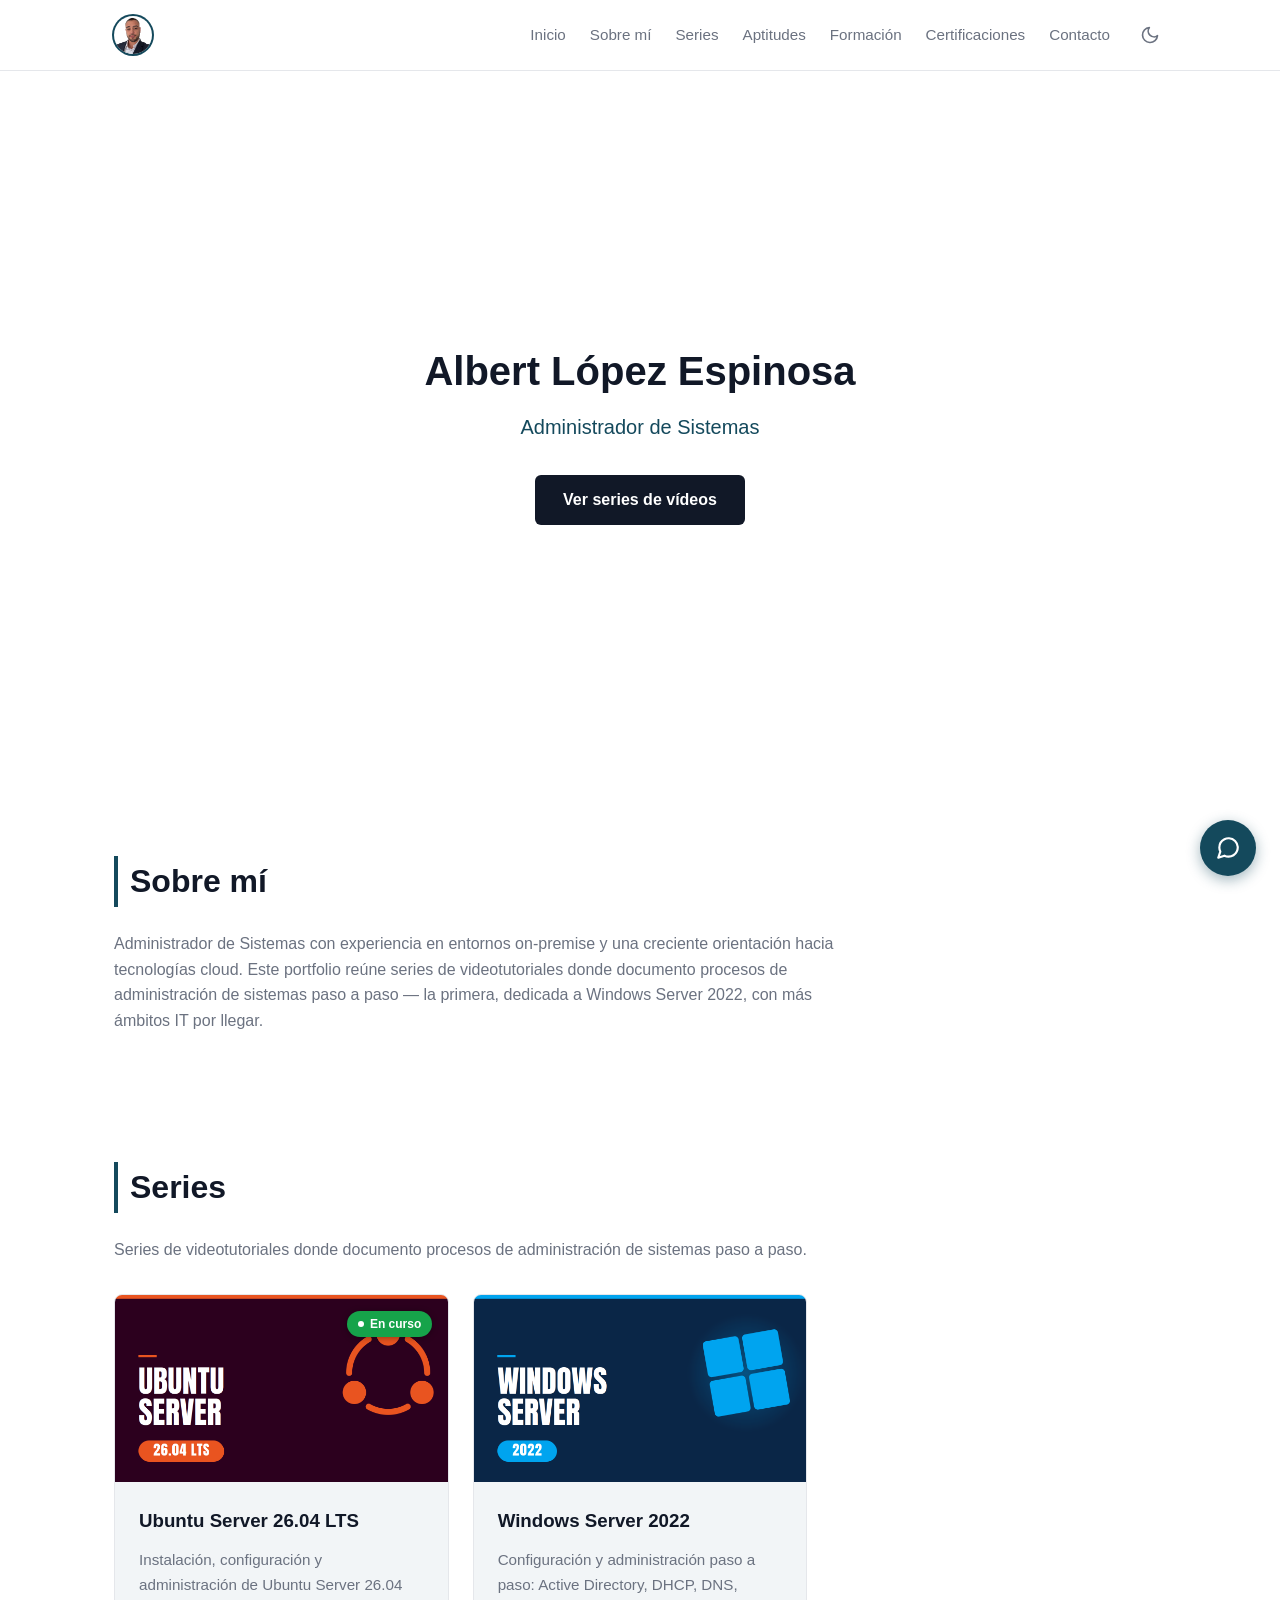
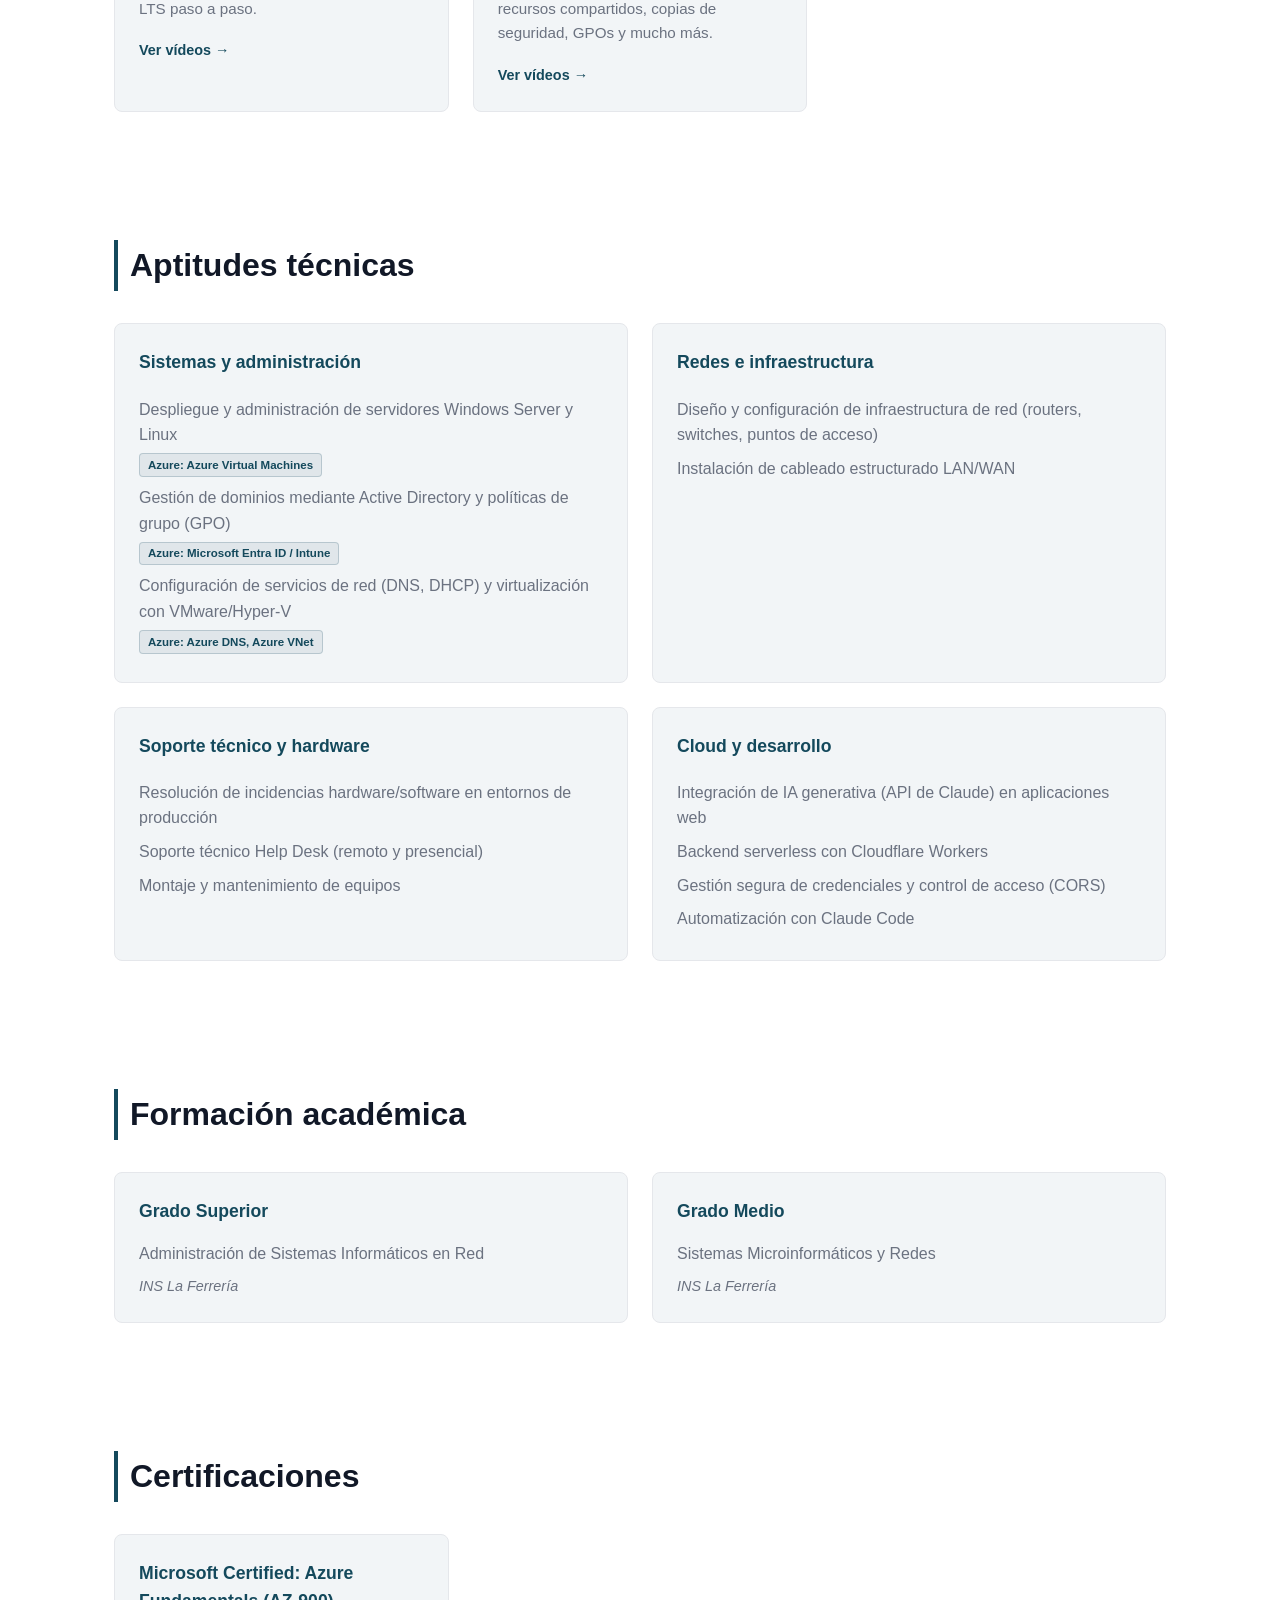
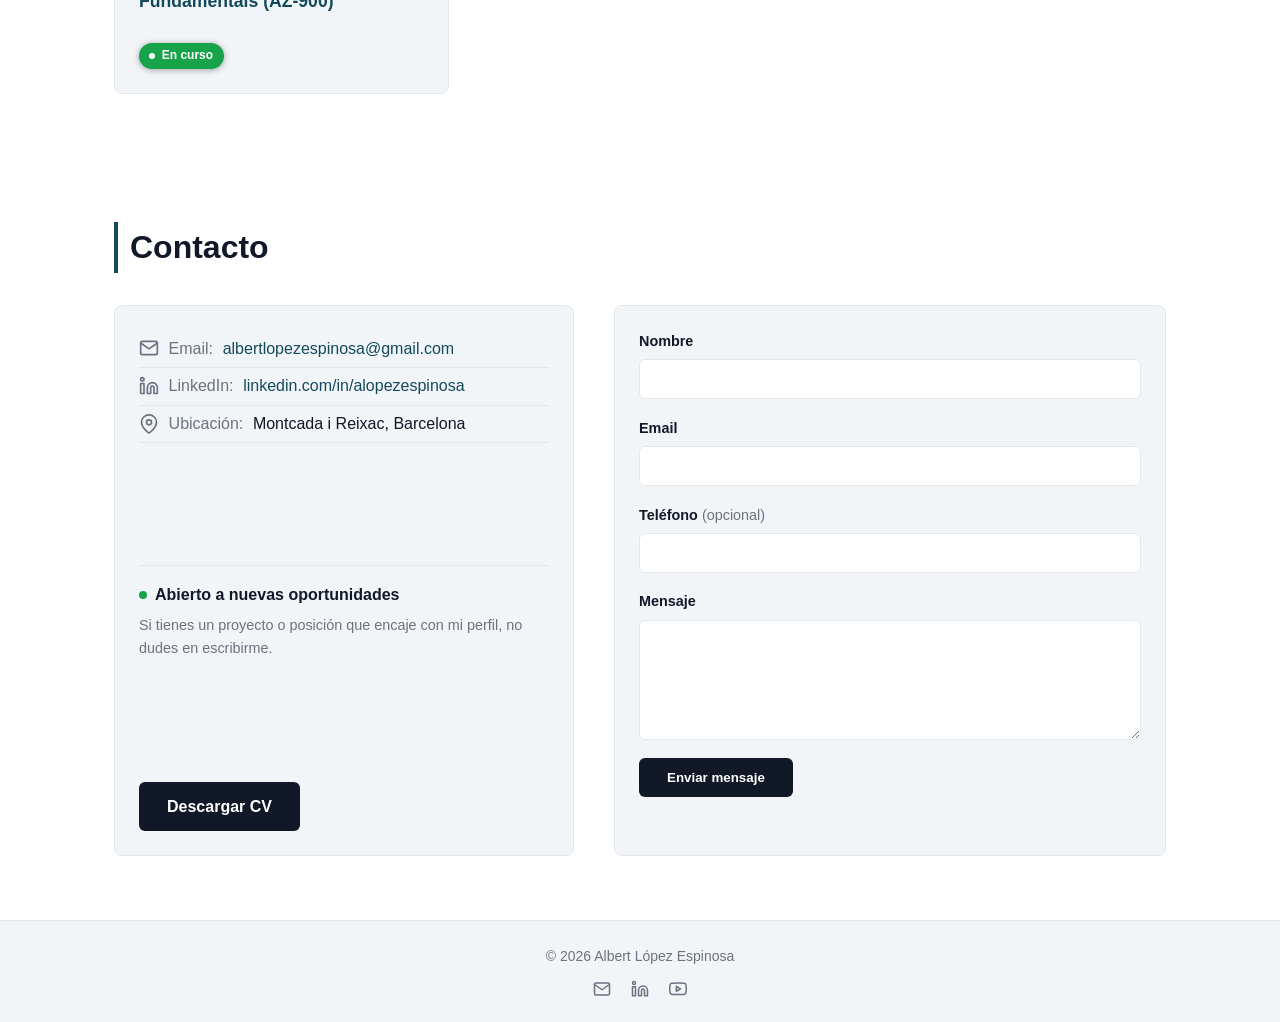
==== index.html @ 4f55012e "Reordena secciones de la home, sticky footer y unifica badge "En curso" - Sticky footer en todo el s" ====
<!DOCTYPE html>
<html lang="es">
<head>
  <meta charset="UTF-8">
  <meta name="viewport" content="width=device-width, initial-scale=1.0">
  <title>Albert López Espinosa | Administrador de Sistemas</title>
  <meta name="description" content="Portfolio de Albert López Espinosa, Administrador de Sistemas especializado en Windows Server, Linux y administración de redes. Series de videotutoriales IT.">

  <!-- Open Graph: cómo se ve el link al compartirlo en redes/LinkedIn -->
  <meta property="og:title" content="Albert López Espinosa | Administrador de Sistemas">
  <meta property="og:description" content="Portfolio de Albert López Espinosa, Administrador de Sistemas especializado en Windows Server, Linux y administración de redes. Series de videotutoriales IT.">
  <meta property="og:type" content="website">

  <!-- Favicon -->
  <link rel="icon" type="image/svg+xml" href="favicon.svg">

  <!-- Hoja de estilos principal -->
  <link rel="stylesheet" href="css/styles.css">
</head>
<body>

  <!-- ======================= -->
  <!-- MENÚ DE NAVEGACIÓN FIJO -->
  <!-- ======================= -->
  <header class="navbar">
    <nav class="navbar__nav">
      <a href="#inicio" class="navbar__logo">
        <img src="assets/img/albert.png" alt="Albert López" class="navbar__logo-img">
      </a>

      <div class="navbar__right">
        <ul class="navbar__links">
          <li><a href="#inicio">Inicio</a></li>
          <li><a href="#sobre-mi">Sobre mí</a></li>
          <li><a href="#series">Series</a></li>
          <li><a href="#aptitudes">Aptitudes</a></li>
          <li><a href="#formacion">Formación</a></li>
          <li><a href="#certificaciones">Certificaciones</a></li>
          <li><a href="#contacto">Contacto</a></li>
        </ul>

        <!-- Botón para alternar entre modo claro y oscuro.
             Qué icono se ve (luna o sol) lo decide el CSS según
             el atributo data-theme del body; el JS solo lo alterna. -->
        <button id="theme-toggle" class="theme-toggle" type="button" aria-label="Cambiar a modo oscuro">
          <svg class="theme-toggle__icon theme-toggle__icon--moon" viewBox="0 0 24 24" fill="none"
               stroke="currentColor" stroke-width="2" stroke-linecap="round" stroke-linejoin="round">
            <path d="M21 12.79A9 9 0 1 1 11.21 3 7 7 0 0 0 21 12.79Z"/>
          </svg>
          <svg class="theme-toggle__icon theme-toggle__icon--sun" viewBox="0 0 24 24" fill="none"
               stroke="currentColor" stroke-width="2" stroke-linecap="round" stroke-linejoin="round">
            <circle cx="12" cy="12" r="5"/>
            <line x1="12" y1="1" x2="12" y2="3"/>
            <line x1="12" y1="21" x2="12" y2="23"/>
            <line x1="4.22" y1="4.22" x2="5.64" y2="5.64"/>
            <line x1="18.36" y1="18.36" x2="19.78" y2="19.78"/>
            <line x1="1" y1="12" x2="3" y2="12"/>
            <line x1="21" y1="12" x2="23" y2="12"/>
            <line x1="4.22" y1="19.78" x2="5.64" y2="18.36"/>
            <line x1="18.36" y1="5.64" x2="19.78" y2="4.22"/>
          </svg>
        </button>
      </div>
    </nav>
  </header>

  <main>

    <!-- ======================= -->
    <!-- 1. SECCIÓN INICIO -->
    <!-- ======================= -->
    <section id="inicio" class="hero">
      <div class="hero__content">
        <h1 class="hero__nombre">Albert López Espinosa</h1>
        <p class="hero__titular">Administrador de Sistemas</p>
        <a href="#series" class="btn btn--primary">Ver series de vídeos</a>
      </div>
    </section>

    <!-- ======================= -->
    <!-- 2. SECCIÓN SOBRE MÍ -->
    <!-- ======================= -->
    <section id="sobre-mi" class="section">
      <h2 class="section__titulo">Sobre mí</h2>
      <p class="section__texto">
        Administrador de Sistemas con experiencia en entornos on-premise y una creciente
        orientación hacia tecnologías cloud. Este portfolio reúne series de
        videotutoriales donde documento procesos de administración de sistemas paso a paso —
        la primera, dedicada a Windows Server 2022, con más ámbitos IT por llegar.
      </p>
    </section>

    <!-- ======================= -->
    <!-- 3. SECCIÓN SERIES -->
    <!-- ======================= -->
    <section id="series" class="section">
      <h2 class="section__titulo">Series</h2>
      <p class="section__texto">
        Series de videotutoriales donde documento procesos de administración de sistemas
        paso a paso.
      </p>

      <div class="series__grid">

                <!-- Tarjeta de la serie: Ubuntu Server 26.04 LTS -->
        <!-- El badge "En curso" es la clase reutilizable .badge-en-curso (ver
             css/styles.css): quítala cuando termines esta serie y añádela a
             la siguiente que empieces. -->
        <a href="series/ubuntu-server-26-04.html" class="serie-card">
          <span class="badge-en-curso">
            <span class="badge-en-curso__punto" aria-hidden="true"></span>
            En curso
          </span>
          <div class="serie-card__miniatura">
            <img class="serie-card__miniatura-img"
                 src="assets/img/caratula-ubuntu-server.png"
                 alt="Carátula de la serie Ubuntu Server 26.04 LTS"
                 loading="lazy">
          </div>
          <div class="serie-card__contenido">
            <h3 class="serie-card__titulo">Ubuntu Server 26.04 LTS</h3>
            <p class="serie-card__descripcion">
              Instalación, configuración y administración de Ubuntu Server 26.04 LTS
              paso a paso.
            </p>
            <span class="serie-card__enlace">Ver vídeos →</span>
          </div>
        </a>

        <!-- Tarjeta de la serie: Windows Server 2022 -->
        <!-- Para añadir una nueva serie en el futuro, copia este bloque <a> y cambia
             el href, la imagen (si se añade), el título y la descripción. -->
        <a href="series/windows-server-2022.html" class="serie-card">
          <div class="serie-card__miniatura">
            <img class="serie-card__miniatura-img"
                 src="assets/img/caratula-windows-server.png"
                 alt="Carátula de la serie Windows Server 2022"
                 loading="lazy">
          </div>
          <div class="serie-card__contenido">
            <h3 class="serie-card__titulo">Windows Server 2022</h3>
            <p class="serie-card__descripcion">
              Configuración y administración paso a paso: Active Directory, DHCP, DNS,
              recursos compartidos, copias de seguridad, GPOs y mucho más.
            </p>
            <span class="serie-card__enlace">Ver vídeos →</span>
          </div>
        </a>
        
      </div>
    </section>

    <!-- ======================= -->
    <!-- 4. SECCIÓN APTITUDES TÉCNICAS -->
    <!-- ======================= -->
    <section id="aptitudes" class="section">
      <h2 class="section__titulo">Aptitudes técnicas</h2>

      <div class="aptitudes__grid">

        <!-- Bloque 1: Sistemas y administración -->
        <div class="aptitud-card">
          <h3 class="aptitud-card__titulo">Sistemas y administración</h3>
          <ul class="aptitud-card__lista">
            <li>
              Despliegue y administración de servidores Windows Server y Linux
              <span class="aptitud-card__azure">Azure: Azure Virtual Machines</span>
            </li>
            <li>
              Gestión de dominios mediante Active Directory y políticas de grupo (GPO)
              <span class="aptitud-card__azure">Azure: Microsoft Entra ID / Intune</span>
            </li>
            <li>
              Configuración de servicios de red (DNS, DHCP) y virtualización con VMware/Hyper-V
              <span class="aptitud-card__azure">Azure: Azure DNS, Azure VNet</span>
            </li>
          </ul>
        </div>

        <!-- Bloque 2: Redes e infraestructura -->
        <div class="aptitud-card">
          <h3 class="aptitud-card__titulo">Redes e infraestructura</h3>
          <ul class="aptitud-card__lista">
            <li>Diseño y configuración de infraestructura de red (routers, switches, puntos de acceso)</li>
            <li>Instalación de cableado estructurado LAN/WAN</li>
          </ul>
        </div>

        <!-- Bloque 3: Soporte técnico y hardware -->
        <div class="aptitud-card">
          <h3 class="aptitud-card__titulo">Soporte técnico y hardware</h3>
          <ul class="aptitud-card__lista">
            <li>Resolución de incidencias hardware/software en entornos de producción</li>
            <li>Soporte técnico Help Desk (remoto y presencial)</li>
            <li>Montaje y mantenimiento de equipos</li>
          </ul>
        </div>

        <!-- Bloque 4: Cloud y desarrollo -->
        <div class="aptitud-card">
          <h3 class="aptitud-card__titulo">Cloud y desarrollo</h3>
          <ul class="aptitud-card__lista">
            <li>Integración de IA generativa (API de Claude) en aplicaciones web</li>
            <li>Backend serverless con Cloudflare Workers</li>
            <li>Gestión segura de credenciales y control de acceso (CORS)</li>
            <li>Automatización con Claude Code</li>
          </ul>
        </div>

      </div>
    </section>

    <!-- ======================= -->
    <!-- 5. SECCIÓN FORMACIÓN ACADÉMICA -->
    <!-- ======================= -->
    <section id="formacion" class="section">
      <h2 class="section__titulo">Formación académica</h2>

      <div class="formacion__grid">

        <!-- Tarjeta 1: Grado Superior -->
        <div class="aptitud-card">
          <h3 class="aptitud-card__titulo">Grado Superior</h3>
          <p class="formacion-card__programa">Administración de Sistemas Informáticos en Red</p>
          <p class="formacion-card__centro">INS La Ferrería</p>
        </div>

        <!-- Tarjeta 2: Grado Medio -->
        <div class="aptitud-card">
          <h3 class="aptitud-card__titulo">Grado Medio</h3>
          <p class="formacion-card__programa">Sistemas Microinformáticos y Redes</p>
          <p class="formacion-card__centro">INS La Ferrería</p>
        </div>

      </div>
    </section>

    <!-- ======================= -->
    <!-- 6. SECCIÓN CERTIFICACIONES -->
    <!-- ======================= -->
    <section id="certificaciones" class="section">
      <h2 class="section__titulo">Certificaciones</h2>

      <div class="certificaciones__grid">

        <!-- Tarjeta: AZ-900 -->
        <!-- Para añadir una nueva certificación, copia este bloque <div> y cambia
             el título y el estado. -->
        <div class="aptitud-card certificacion-card">
          <h3 class="aptitud-card__titulo">Microsoft Certified: Azure Fundamentals (AZ-900)</h3>
          <span class="badge-en-curso">
            <span class="badge-en-curso__punto" aria-hidden="true"></span>
            En curso
          </span>
        </div>

      </div>
    </section>

    <!-- ======================= -->
    <!-- 7. SECCIÓN CONTACTO -->
    <!-- ======================= -->
    <section id="contacto" class="section">
      <h2 class="section__titulo">Contacto</h2>

      <div class="contacto__grid">
        <div class="contacto__info">
          <ul class="contacto__lista">
            <li>
              <svg class="contacto__icono" viewBox="0 0 24 24" fill="none" stroke="currentColor"
                   stroke-width="2" stroke-linecap="round" stroke-linejoin="round">
                <rect x="2" y="4" width="20" height="16" rx="2"/>
                <path d="m22 6-10 7L2 6"/>
              </svg>
              <span class="contacto__etiqueta">Email:</span>
              <a href="mailto:albertlopezespinosa@gmail.com">albertlopezespinosa@gmail.com</a>
            </li>
            <li>
              <svg class="contacto__icono" viewBox="0 0 24 24" fill="none" stroke="currentColor"
                   stroke-width="2" stroke-linecap="round" stroke-linejoin="round">
                <path d="M16 8a6 6 0 0 1 6 6v7h-4v-7a2 2 0 0 0-4 0v7h-4v-7a6 6 0 0 1 6-6Z"/>
                <rect x="2" y="9" width="4" height="12"/>
                <circle cx="4" cy="4" r="2"/>
              </svg>
              <span class="contacto__etiqueta">LinkedIn:</span>
              <a href="https://www.linkedin.com/in/alopezespinosa" target="_blank" rel="noopener noreferrer">
                linkedin.com/in/alopezespinosa
              </a>
            </li>
            <li>
              <svg class="contacto__icono" viewBox="0 0 24 24" fill="none" stroke="currentColor"
                   stroke-width="2" stroke-linecap="round" stroke-linejoin="round">
                <path d="M21 10c0 7-9 13-9 13s-9-6-9-13a9 9 0 0 1 18 0Z"/>
                <circle cx="12" cy="10" r="3"/>
              </svg>
              <span class="contacto__etiqueta">Ubicación:</span>
              Montcada i Reixac, Barcelona
            </li>
          </ul>

          <div class="contacto__disponibilidad">
            <p class="contacto__disponibilidad-estado">
              <span class="contacto__punto-estado" aria-hidden="true"></span>
              Abierto a nuevas oportunidades
            </p>
            <p class="contacto__disponibilidad-texto">
              Si tienes un proyecto o posición que encaje con mi perfil, no dudes en escribirme.
            </p>
          </div>

          <a href="assets/cv/Albert_Lopez_Espinosa_CV.pdf"
             download="Albert_Lopez_Espinosa_CV.pdf"
             class="btn btn--primary contacto__cv-btn">
            Descargar CV
          </a>
        </div>

        <form id="contacto-form" class="contacto__form" novalidate>
          <div class="contacto__campo">
            <label for="contacto-nombre">Nombre</label>
            <input type="text" id="contacto-nombre" name="name" autocomplete="name" required>
          </div>

          <div class="contacto__campo">
            <label for="contacto-email">Email</label>
            <input type="email" id="contacto-email" name="email" autocomplete="email" required>
          </div>

          <div class="contacto__campo">
            <label for="contacto-telefono">Teléfono <span class="contacto__opcional">(opcional)</span></label>
            <input type="tel" id="contacto-telefono" name="phone" autocomplete="tel">
          </div>

          <div class="contacto__campo">
            <label for="contacto-mensaje">Mensaje</label>
            <textarea id="contacto-mensaje" name="message" rows="5" required></textarea>
          </div>

          <button type="submit" class="btn btn--primary contacto__form-enviar">
            Enviar mensaje
          </button>

          <p id="contacto-form-estado" class="contacto__form-estado" role="status" aria-live="polite"></p>
        </form>
      </div>
    </section>

  </main>

  <footer class="footer">
    <p class="footer__copy">&copy; 2026 Albert López Espinosa</p>

    <div class="footer__social">
      <a href="mailto:albertlopezespinosa@gmail.com" class="footer__social-link" aria-label="Enviar email">
        <svg class="footer__social-icon" viewBox="0 0 24 24" fill="none" stroke="currentColor"
             stroke-width="2" stroke-linecap="round" stroke-linejoin="round">
          <rect x="2" y="4" width="20" height="16" rx="2"/>
          <path d="m22 6-10 7L2 6"/>
        </svg>
      </a>
      <a href="https://www.linkedin.com/in/alopezespinosa" target="_blank" rel="noopener noreferrer"
         class="footer__social-link" aria-label="Perfil de LinkedIn">
        <svg class="footer__social-icon" viewBox="0 0 24 24" fill="none" stroke="currentColor"
             stroke-width="2" stroke-linecap="round" stroke-linejoin="round">
          <path d="M16 8a6 6 0 0 1 6 6v7h-4v-7a2 2 0 0 0-4 0v7h-4v-7a6 6 0 0 1 6-6Z"/>
          <rect x="2" y="9" width="4" height="12"/>
          <circle cx="4" cy="4" r="2"/>
        </svg>
      </a>
      <a href="https://www.youtube.com/@KernelDeAlbert" target="_blank" rel="noopener noreferrer"
         class="footer__social-link" aria-label="Canal de YouTube">
        <svg class="footer__social-icon" viewBox="0 0 24 24" fill="none" stroke="currentColor"
             stroke-width="2" stroke-linecap="round" stroke-linejoin="round">
          <path d="M22.54 6.42a2.78 2.78 0 0 0-1.94-2C18.88 4 12 4 12 4s-6.88 0-8.6.46a2.78 2.78 0 0 0-1.94 2A29 29 0 0 0 1 11.75a29 29 0 0 0 .46 5.33A2.78 2.78 0 0 0 3.4 19c1.72.46 8.6.46 8.6.46s6.88 0 8.6-.46a2.78 2.78 0 0 0 1.94-2 29 29 0 0 0 .46-5.25 29 29 0 0 0-.46-5.33Z"/>
          <polygon points="9.75 15.02 15.5 11.75 9.75 8.48 9.75 15.02"/>
        </svg>
      </a>
    </div>
  </footer>

  <!-- ======================= -->
  <!-- WIDGET DE CHAT FLOTANTE -->
  <!-- ======================= -->
  <div class="chat-widget">

    <!-- Burbuja que abre/cierra la ventana de chat -->
    <button id="chat-widget-toggle" class="chat-widget__burbuja" type="button"
            aria-label="Abrir chat" aria-expanded="false" aria-controls="chat-widget-ventana">
      <svg class="chat-widget__icono chat-widget__icono--chat" viewBox="0 0 24 24" fill="none"
           stroke="currentColor" stroke-width="2" stroke-linecap="round" stroke-linejoin="round">
        <path d="M21 11.5a8.38 8.38 0 0 1-.9 3.8 8.5 8.5 0 0 1-7.6 4.7 8.38 8.38 0 0 1-3.8-.9L3 21l1.9-5.7a8.38 8.38 0 0 1-.9-3.8 8.5 8.5 0 0 1 4.7-7.6 8.38 8.38 0 0 1 3.8-.9h.5a8.48 8.48 0 0 1 8 8v.5z"/>
      </svg>
      <svg class="chat-widget__icono chat-widget__icono--cerrar" viewBox="0 0 24 24" fill="none"
           stroke="currentColor" stroke-width="2" stroke-linecap="round" stroke-linejoin="round">
        <line x1="18" y1="6" x2="6" y2="18"/>
        <line x1="6" y1="6" x2="18" y2="18"/>
      </svg>
    </button>

    <!-- Ventana de chat: cabecera, historial de mensajes y formulario de envío -->
    <div id="chat-widget-ventana" class="chat-widget__ventana" hidden>
      <div class="chat-widget__cabecera">Pregúntame sobre Albert</div>

      <div id="chat-widget-mensajes" class="chat-widget__mensajes" aria-live="polite"></div>

      <form id="chat-widget-form" class="chat-widget__form">
        <input id="chat-widget-input" class="chat-widget__input" type="text"
               placeholder="Escribe tu pregunta..." autocomplete="off" aria-label="Escribe tu mensaje">
        <button type="submit" class="chat-widget__enviar" aria-label="Enviar mensaje">
          <svg viewBox="0 0 24 24" fill="none" stroke="currentColor" stroke-width="2"
               stroke-linecap="round" stroke-linejoin="round">
            <line x1="22" y1="2" x2="11" y2="13"/>
            <polygon points="22 2 15 22 11 13 2 9 22 2"/>
          </svg>
        </button>
      </form>
    </div>

  </div>

  <!-- JavaScript principal (scroll suave del menú) -->
  <script src="js/main.js"></script>
  <script src="js/contact-form.js"></script>
  <!-- Widget de chat flotante conectado al backend en Cloudflare Workers -->
  <script src="js/chat-widget.js"></script>
</body>
</html>
---- css/styles.css ----
/* =========================================================
   VARIABLES DE COLOR Y TIPOGRAFÍA
   Definimos aquí los colores principales del sitio para poder
   cambiar el estilo fácilmente más adelante sin tocar el resto del CSS.
   ========================================================= */
:root {
  --color-fondo: #ffffff;
  --color-fondo-alterno: #f2f5f7;
  --color-texto: #111827;
  --color-texto-suave: #6b7280;
  --color-acento: #14495c;
  --color-borde: #e5e7eb;
  --color-exito: #16a34a;

  /* Versión "r, g, b" del color de fondo, para poder usarlo con
     transparencia en rgba() (la usa el fondo del nav) */
  --color-fondo-rgb: 255, 255, 255;

  /* Versión "r, g, b" del acento, para la sombra tintada de las tarjetas */
  --color-acento-rgb: 20, 73, 92;

  --fuente-principal: "Segoe UI", Roboto, Arial, sans-serif;

  --ancho-maximo: 1100px;
}

/* Modo oscuro: mismo set de variables, valores distintos.
   Se activa poniendo data-theme="dark" en el <body> (lo hace js/main.js) */
body[data-theme="dark"] {
  --color-fondo: #101820;
  --color-fondo-alterno: #1b2732;
  --color-texto: #eef3f5;
  --color-texto-suave: #93a4ad;
  --color-acento: #4f9fbd;
  --color-borde: #2a3942;
  /* Verde algo más claro que en modo claro, para mantener contraste
     sobre el fondo oscuro */
  --color-exito: #4ade80;
  --color-fondo-rgb: 16, 24, 32;
  --color-acento-rgb: 79, 159, 189;
}

/* =========================================================
   RESET BÁSICO
   Quitamos márgenes/paddings por defecto del navegador para
   tener un punto de partida consistente en todos los navegadores.
   ========================================================= */
* {
  margin: 0;
  padding: 0;
  box-sizing: border-box;
}

html {
  /* Hace que el scroll hacia las secciones (#ancla) sea suave */
  scroll-behavior: smooth;
}

body {
  font-family: var(--fuente-principal);
  background-color: var(--color-fondo);
  color: var(--color-texto);
  line-height: 1.6;
  /* Transición suave al cambiar de modo claro/oscuro */
  transition: background-color 0.3s ease, color 0.3s ease;
  /* Patrón "sticky footer": el body ocupa como mínimo toda la altura de la
     ventana y coloca sus hijos en columna, de modo que <main> (con flex: 1)
     se estire para llenar el espacio sobrante y el <footer> quede siempre
     pegado abajo aunque el contenido de la página sea corto. La navbar es
     position: fixed, así que no cuenta como hijo en flujo de este flex. */
  display: flex;
  flex-direction: column;
  min-height: 100vh;
}

a {
  color: var(--color-acento);
  text-decoration: none;
}

ul {
  list-style: none;
}

/* =========================================================
   FOCO ACCESIBLE (navegación con teclado)
   :focus-visible solo se activa cuando el elemento recibe el foco por
   teclado (Tab), no al hacer click con el ratón — así el outline no
   aparece "sin motivo" en clicks de ratón, pero sí guía a quien navega
   con teclado.
   ========================================================= */
a:focus-visible,
button:focus-visible {
  outline: 2px solid var(--color-acento);
  outline-offset: 2px;
}

img {
  max-width: 100%;
  display: block;
}

/* =========================================================
   MENÚ DE NAVEGACIÓN FIJO
   ========================================================= */
.navbar {
  position: fixed;
  top: 0;
  left: 0;
  width: 100%;
  /* rgba en vez de var(--color-fondo) directo: así el nav mantiene su
     ligera transparencia en ambos modos, usando --color-fondo-rgb */
  background-color: rgba(var(--color-fondo-rgb), 0.95);
  border-bottom: 1px solid var(--color-borde);
  z-index: 100;
  transition: background-color 0.3s ease, border-color 0.3s ease;
}

.navbar__nav {
  max-width: var(--ancho-maximo);
  margin: 0 auto;
  display: flex;
  align-items: center;
  justify-content: space-between;
  padding: 1rem 1.5rem;
}

.navbar__logo {
  display: flex;
  align-items: center;
}

/* Agrupa los links y el botón de tema a la derecha del logo */
.navbar__right {
  display: flex;
  align-items: center;
  gap: 1.5rem;
}

/* Avatar circular del menú: recorta la foto (medio cuerpo) centrada en la
   cara sin deformarla. Usamos box-shadow en vez de border para el anillo
   de acento: no compite por espacio con border-radius y se ve más limpio
   en las esquinas de un círculo */
.navbar__logo-img {
  width: 38px;
  height: 38px;
  border-radius: 50%;
  object-fit: cover;
  background-color: var(--color-fondo);
  box-shadow: 0 0 0 2px var(--color-acento);
}

.navbar__links {
  display: flex;
  gap: 1.5rem;
}

.navbar__links a {
  color: var(--color-texto-suave);
  font-size: 0.95rem;
  transition: color 0.2s ease;
}

.navbar__links a:hover {
  color: var(--color-acento);
}

/* Botón de modo claro/oscuro */
.theme-toggle {
  display: flex;
  align-items: center;
  justify-content: center;
  width: 32px;
  height: 32px;
  padding: 0;
  border: none;
  border-radius: 50%;
  background: none;
  color: var(--color-texto-suave);
  cursor: pointer;
  transition: color 0.2s ease;
}

.theme-toggle:hover {
  color: var(--color-acento);
}

.theme-toggle__icon {
  width: 20px;
  height: 20px;
}

/* Por defecto (modo claro) se ve la luna; en modo oscuro se ve el sol.
   El JS solo pone/quita data-theme="dark" en el body; quién se ve lo
   decide este CSS */
.theme-toggle__icon--sun {
  display: none;
}

body[data-theme="dark"] .theme-toggle__icon--moon {
  display: none;
}

body[data-theme="dark"] .theme-toggle__icon--sun {
  display: block;
}

/* En pantallas pequeñas, los enlaces del menú se reducen para que quepan */
@media (max-width: 600px) {
  .navbar__nav {
    flex-direction: column;
    gap: 0.5rem;
    padding: 0.75rem 1rem;
  }

  .navbar__right {
    flex-direction: column;
    gap: 0.75rem;
  }

  .navbar__links {
    gap: 0.75rem;
    flex-wrap: wrap;
    justify-content: center;
  }
}

/* =========================================================
   UTILIDAD: separación bajo el menú fijo
   Como el menú es "fixed", el contenido de main necesita un
   margen superior para no quedar tapado por el menú.
   ========================================================= */
main {
  padding-top: 4.5rem;
  /* Parte "flexible" del sticky footer: crece para ocupar el espacio libre
     (empujando el footer abajo) pero nunca se encoge por debajo de su
     contenido en páginas largas. */
  flex: 1 0 auto;
}

@media (max-width: 600px) {
  main {
    padding-top: 6rem;
  }
}

/* =========================================================
   SECCIÓN INICIO (HERO)
   ========================================================= */
.hero {
  min-height: 80vh;
  display: flex;
  align-items: center;
  justify-content: center;
  text-align: center;
  padding: 2rem 1.5rem;
}

.hero__content {
  max-width: 700px;
}

.hero__nombre {
  font-size: 2.5rem;
  margin-bottom: 0.5rem;
}

.hero__titular {
  font-size: 1.25rem;
  color: var(--color-acento);
  margin-bottom: 2rem;
}

/* =========================================================
   BOTONES
   ========================================================= */
.btn {
  display: inline-block;
  padding: 0.75rem 1.75rem;
  border-radius: 6px;
  font-weight: bold;
  transition: background-color 0.2s ease, color 0.2s ease, transform 0.2s ease;
}

.btn:hover {
  transform: scale(1.02);
}

.btn--primary {
  background-color: var(--color-texto);
  color: var(--color-fondo);
}

.btn--primary:hover {
  background-color: var(--color-acento);
}

/* =========================================================
   SECCIONES GENERALES (Sobre mí, Aptitudes, Series, Contacto)
   ========================================================= */
.section {
  max-width: var(--ancho-maximo);
  margin: 0 auto;
  padding: 4rem 1.5rem;
}

.section__titulo {
  font-size: 2rem;
  margin-bottom: 1.5rem;
  border-left: 4px solid var(--color-acento);
  padding-left: 0.75rem;
}

.section__texto {
  color: var(--color-texto-suave);
  max-width: 750px;
}

/* =========================================================
   APTITUDES TÉCNICAS
   ========================================================= */
.aptitudes__grid {
  display: grid;
  /* 4 tarjetas en 2x2: con repeat(3, 1fr) la 4ª quedaría suelta en una
     fila nueva ocupando solo 1/3 del ancho */
  grid-template-columns: repeat(2, 1fr);
  gap: 1.5rem;
  margin-top: 2rem;
}

.aptitud-card {
  background-color: var(--color-fondo-alterno);
  border: 1px solid var(--color-borde);
  border-radius: 8px;
  padding: 1.5rem;
  transition: background-color 0.3s ease, border-color 0.3s ease;
}

.aptitud-card__titulo {
  color: var(--color-acento);
  margin-bottom: 1rem;
  font-size: 1.1rem;
}

.aptitud-card__lista li {
  color: var(--color-texto-suave);
  padding: 0.25rem 0;
}

/* Etiqueta secundaria con el equivalente Azure de una aptitud on-premise.
   display: block para que siempre caiga en su propia línea, debajo del
   texto principal, sin competir visualmente con él (fuente pequeña y
   colores tenues del propio acento del sitio). */
.aptitud-card__azure {
  display: block;
  width: fit-content;
  margin-top: 0.35rem;
  padding: 0.1rem 0.5rem;
  font-size: 0.72rem;
  font-weight: 600;
  color: var(--color-acento);
  background-color: rgba(var(--color-acento-rgb), 0.08);
  border: 1px solid rgba(var(--color-acento-rgb), 0.2);
  border-radius: 4px;
}

/* En tablet/móvil, las tarjetas de aptitudes pasan a una sola columna */
@media (max-width: 800px) {
  .aptitudes__grid {
    grid-template-columns: 1fr;
  }
}

/* =========================================================
   FORMACIÓN ACADÉMICA
   Reutiliza la clase .aptitud-card (mismo fondo, borde, padding y
   tipografía) para mantener el mismo estilo visual de tarjeta;
   solo cambia el layout de la grid (2 columnas en vez de 3).
   ========================================================= */
.formacion__grid {
  display: grid;
  grid-template-columns: repeat(2, 1fr);
  gap: 1.5rem;
  margin-top: 2rem;
}

.formacion-card__programa {
  color: var(--color-texto-suave);
  margin-bottom: 0.5rem;
}

.formacion-card__centro {
  color: var(--color-texto-suave);
  font-size: 0.9rem;
  font-style: italic;
}

/* En tablet/móvil, las tarjetas de formación pasan a una sola columna */
@media (max-width: 800px) {
  .formacion__grid {
    grid-template-columns: 1fr;
  }
}

/* =========================================================
   CERTIFICACIONES
   auto-fill/minmax en vez de un número fijo de columnas: con una sola
   tarjeta hoy ocupa un tamaño razonable en vez de estirarse a lo ancho,
   y el grid ya soporta añadir más tarjetas en fila sin tocar el CSS.
   ========================================================= */
.certificaciones__grid {
  display: grid;
  grid-template-columns: repeat(auto-fill, minmax(280px, 1fr));
  gap: 1.5rem;
  margin-top: 2rem;
}

.certificacion-card {
  display: flex;
  flex-direction: column;
  align-items: flex-start;
  gap: 0.75rem;
}

/* El estado "En curso" de una certificación usa la misma clase reutilizable
   .badge-en-curso que las tarjetas de serie (ver sección SERIES), para que
   el badge sea idéntico en todo el sitio. */

/* =========================================================
   SERIES (tarjetas)
   ========================================================= */
.series__grid {
  display: grid;
  grid-template-columns: repeat(auto-fill, minmax(260px, 1fr));
  gap: 1.5rem;
  margin-top: 2rem;
}

.serie-card {
  position: relative;
  /* overflow: hidden recorta la miniatura a las esquinas redondeadas de la
     tarjeta, así no hace falta duplicar el border-radius en la imagen */
  overflow: hidden;
  background-color: var(--color-fondo-alterno);
  border: 1px solid var(--color-borde);
  border-radius: 8px;
  color: var(--color-texto);
  transition: background-color 0.3s ease, color 0.3s ease,
              border-color 0.2s ease, transform 0.2s ease, box-shadow 0.2s ease;
}

.serie-card:hover {
  border-color: var(--color-acento);
  box-shadow: 0 4px 14px rgba(var(--color-acento-rgb), 0.25);
  transform: translateY(-4px);
}

/* Carátula de la serie (imagen local en assets/img/), proporción 16:9. */
.serie-card__miniatura {
  aspect-ratio: 16 / 9;
  background-color: var(--color-borde);
}

.serie-card__miniatura-img {
  display: block;
  width: 100%;
  height: 100%;
  object-fit: cover;
}

.serie-card__contenido {
  padding: 1.5rem;
}

.serie-card__titulo {
  margin-bottom: 0.75rem;
  color: var(--color-texto);
}

.serie-card__descripcion {
  color: var(--color-texto-suave);
  font-size: 0.95rem;
  margin-bottom: 1rem;
}

.serie-card__enlace {
  color: var(--color-acento);
  font-weight: bold;
  font-size: 0.9rem;
}

/* Badge "En curso": pill reutilizable (punto verde + texto). Se usa tanto
   en las tarjetas de serie como en el estado de una certificación, así que
   la clase base solo define la apariencia y se mantiene en el flujo normal.
   Fondo sólido (en vez de tenue) a propósito: en la tarjeta de serie flota
   sobre la miniatura del vídeo, así que necesita contraste garantizado sea
   cual sea la imagen de fondo. */
.badge-en-curso {
  display: inline-flex;
  align-items: center;
  gap: 0.4rem;
  padding: 0.2rem 0.65rem;
  font-size: 0.75rem;
  font-weight: 600;
  color: #fff;
  background-color: var(--color-exito);
  border-radius: 999px;
  box-shadow: 0 1px 6px rgba(0, 0, 0, 0.35);
}

/* Dentro de una tarjeta de serie el badge flota sobre la miniatura, en la
   esquina superior derecha (.serie-card es position: relative). */
.serie-card .badge-en-curso {
  position: absolute;
  top: 1rem;
  right: 1rem;
  z-index: 1;
}

.badge-en-curso__punto {
  width: 6px;
  height: 6px;
  flex-shrink: 0;
  border-radius: 50%;
  background-color: #fff;
}

/* =========================================================
   CONTACTO
   ========================================================= */
.contacto__lista li {
  display: flex;
  align-items: center;
  gap: 0.6rem;
  padding: 0.35rem 0;
  border-bottom: 1px solid var(--color-borde);
}

.contacto__icono {
  width: 20px;
  height: 20px;
  flex-shrink: 0;
  color: var(--color-texto-suave);
  transition: color 0.2s ease;
}

/* Hover en toda la fila (no solo en el link) para que el icono
   acompañe al resto de elementos interactivos del sitio */
.contacto__lista li:hover .contacto__icono {
  color: var(--color-acento);
}

.contacto__etiqueta {
  color: var(--color-texto-suave);
}

.contacto__cv-btn {
  /* Sin margin-top: el espacio hasta lo anterior lo reparte el
     justify-content: space-between de .contacto__info */
  align-self: flex-start;
}

/* Bloque de disponibilidad, entre la lista de contacto y el botón de CV.
   El border-top hace de separador sutil, mismo estilo que ya se usa
   entre los datos de contacto (border-bottom en .contacto__lista li) */
.contacto__disponibilidad {
  border-top: 1px solid var(--color-borde);
  padding-top: 1rem;
}

.contacto__disponibilidad-estado {
  display: flex;
  align-items: center;
  gap: 0.5rem;
  font-weight: bold;
}

.contacto__punto-estado {
  width: 8px;
  height: 8px;
  flex-shrink: 0;
  border-radius: 50%;
  background-color: var(--color-exito);
}

.contacto__disponibilidad-texto {
  margin-top: 0.4rem;
  font-size: 0.9rem;
  color: var(--color-texto-suave);
}

/* Info (lista + CV) a la izquierda, formulario a la derecha. Ambas
   columnas son tarjetas del mismo estilo y, al no limitar la altura de
   la fila (sin align-items: start), se estiran a la misma altura: la
   info reparte lista arriba / botón CV abajo con space-between para no
   dejar hueco vacío. En móvil pasa a una sola columna, info primero */
.contacto__grid {
  display: grid;
  grid-template-columns: minmax(0, 1fr) minmax(0, 1.2fr);
  gap: 2.5rem;
  margin-top: 2rem;
}

.contacto__info {
  display: flex;
  flex-direction: column;
  justify-content: space-between;
  background-color: var(--color-fondo-alterno);
  border: 1px solid var(--color-borde);
  border-radius: 8px;
  padding: 1.5rem;
}

.contacto__form {
  display: flex;
  flex-direction: column;
  gap: 1.1rem;
  background-color: var(--color-fondo-alterno);
  border: 1px solid var(--color-borde);
  border-radius: 8px;
  padding: 1.5rem;
}

.contacto__campo {
  display: flex;
  flex-direction: column;
  gap: 0.4rem;
}

.contacto__campo label {
  font-size: 0.9rem;
  font-weight: bold;
}

.contacto__opcional {
  font-weight: normal;
  color: var(--color-texto-suave);
}

.contacto__campo input,
.contacto__campo textarea {
  padding: 0.65rem 0.85rem;
  border: 1px solid var(--color-borde);
  border-radius: 6px;
  background-color: var(--color-fondo);
  color: var(--color-texto);
  font-family: inherit;
  font-size: 0.95rem;
  transition: border-color 0.2s ease;
}

.contacto__campo textarea {
  resize: vertical;
  min-height: 120px;
}

.contacto__campo input:focus,
.contacto__campo textarea:focus {
  outline: none;
  border-color: var(--color-acento);
}

.contacto__form-enviar {
  align-self: flex-start;
  border: none;
  cursor: pointer;
}

.contacto__form-enviar:disabled {
  cursor: not-allowed;
  opacity: 0.7;
  transform: none;
}

.contacto__form-estado {
  font-size: 0.9rem;
  min-height: 1.2em;
}

.contacto__form-estado--exito {
  color: var(--color-exito);
}

.contacto__form-estado--error {
  color: #dc3545;
}

@media (max-width: 800px) {
  .contacto__grid {
    grid-template-columns: 1fr;
    gap: 2rem;
  }
}

/* =========================================================
   FOOTER
   ========================================================= */
.footer {
  text-align: center;
  padding: 1.5rem;
  background-color: var(--color-fondo-alterno);
  color: var(--color-texto-suave);
  font-size: 0.875rem;
  border-top: 1px solid var(--color-borde);
  transition: background-color 0.3s ease, border-color 0.3s ease;
}

.footer__copy {
  margin-bottom: 0.75rem;
}

.footer__social {
  display: flex;
  justify-content: center;
  gap: 1.25rem;
}

.footer__social-link {
  display: inline-flex;
  color: var(--color-texto-suave);
  transition: color 0.2s ease;
}

.footer__social-link:hover {
  color: var(--color-acento);
}

.footer__social-icon {
  width: 18px;
  height: 18px;
}

/* =========================================================
   PÁGINA DE SERIE (series/*.html)
   Estilos para la lista de vídeos dentro de cada serie.
   ========================================================= */
.serie-header {
  max-width: var(--ancho-maximo);
  margin: 0 auto;
  padding: 4rem 1.5rem 1rem;
}

.serie-header__volver {
  display: inline-block;
  margin-bottom: 1.5rem;
  color: var(--color-texto-suave);
}

.serie-header__volver:hover {
  color: var(--color-acento);
}

.serie-header__titulo {
  font-size: 2rem;
  margin-bottom: 0.5rem;
}

.serie-header__descripcion {
  color: var(--color-texto-suave);
  max-width: 750px;
  margin-bottom: 1rem;
}

.videos__lista {
  max-width: var(--ancho-maximo);
  margin: 0 auto;
  padding: 1rem 1.5rem 4rem;
  display: flex;
  flex-direction: column;
  gap: 1rem;
}

.video-item {
  display: flex;
  align-items: baseline;
  gap: 1rem;
  background-color: var(--color-fondo-alterno);
  border: 1px solid var(--color-borde);
  border-radius: 8px;
  padding: 1rem 1.5rem;
  transition: background-color 0.3s ease, border-color 0.2s ease;
}

.video-item:hover {
  border-color: var(--color-acento);
}

.video-item__numero {
  color: var(--color-acento);
  font-weight: bold;
  min-width: 1.5rem;
}

.video-item__titulo {
  color: var(--color-texto);
}

/* En móvil, cada vídeo de la lista apila el número encima del título */
@media (max-width: 600px) {
  .video-item {
    flex-direction: column;
    gap: 0.25rem;
  }
}

/* =========================================================
   WIDGET DE CHAT FLOTANTE
   Burbuja fija en la esquina inferior derecha que abre una
   ventana de chat conectada al backend en Cloudflare Workers
   (ver js/chat-widget.js).
   ========================================================= */
.chat-widget {
  position: fixed;
  right: 1.5rem;
  bottom: 1.5rem;
  z-index: 200;
}

.chat-widget__burbuja {
  width: 56px;
  height: 56px;
  border: none;
  border-radius: 50%;
  background-color: var(--color-acento);
  color: #fff;
  display: flex;
  align-items: center;
  justify-content: center;
  cursor: pointer;
  box-shadow: 0 4px 14px rgba(var(--color-acento-rgb), 0.4);
  transition: transform 0.2s ease, background-color 0.3s ease;
}

.chat-widget__burbuja:hover {
  transform: scale(1.06);
}

.chat-widget__icono {
  width: 26px;
  height: 26px;
}

/* Por defecto (cerrado) se ve el icono de chat; abierto, el de cerrar.
   Misma idea que el toggle de tema: el JS solo añade/quita la clase
   "chat-widget--abierto", el CSS decide qué icono mostrar. */
.chat-widget__icono--cerrar {
  display: none;
}

.chat-widget--abierto .chat-widget__icono--chat {
  display: none;
}

.chat-widget--abierto .chat-widget__icono--cerrar {
  display: block;
}

.chat-widget__ventana {
  position: absolute;
  right: 0;
  bottom: calc(56px + 1rem);
  width: 340px;
  max-width: calc(100vw - 2rem);
  height: 460px;
  max-height: calc(100vh - 8rem);
  background-color: var(--color-fondo);
  border: 1px solid var(--color-borde);
  border-radius: 12px;
  box-shadow: 0 8px 30px rgba(0, 0, 0, 0.2);
  /* Oculta por defecto: sin esto, este "display" de autor gana siempre
     al display:none que el navegador aplica por el atributo [hidden]
     (una regla de autor prevalece sobre la hoja de estilos user-agent
     aunque tengan la misma especificidad), y la ventana se vería
     siempre visible pase lo que pase con [hidden]. */
  display: none;
  flex-direction: column;
  overflow: hidden;
  transition: background-color 0.3s ease, border-color 0.3s ease;
}

/* Misma clase de estado que ya usa el icono de la burbuja: una única
   fuente de verdad para "abierto/cerrado" en vez de depender de [hidden] */
.chat-widget--abierto .chat-widget__ventana {
  display: flex;
}

.chat-widget__cabecera {
  padding: 1rem 1.25rem;
  background-color: var(--color-acento);
  color: #fff;
  font-weight: bold;
}

.chat-widget__mensajes {
  flex: 1;
  padding: 1rem;
  overflow-y: auto;
  display: flex;
  flex-direction: column;
  gap: 0.6rem;
}

.chat-widget__mensaje {
  max-width: 80%;
  padding: 0.55rem 0.85rem;
  border-radius: 12px;
  font-size: 0.9rem;
  line-height: 1.4;
  white-space: pre-wrap;
  word-wrap: break-word;
}

.chat-widget__mensaje--asistente {
  align-self: flex-start;
  background-color: var(--color-fondo-alterno);
  color: var(--color-texto);
  border-bottom-left-radius: 4px;
}

.chat-widget__mensaje--usuario {
  align-self: flex-end;
  background-color: var(--color-acento);
  color: #fff;
  border-bottom-right-radius: 4px;
}

/* Error del backend (ej. límite de peticiones alcanzado): se muestra
   como un mensaje amigable dentro del propio chat, nunca el error crudo */
.chat-widget__mensaje--error {
  align-self: flex-start;
  background-color: rgba(220, 53, 69, 0.1);
  color: #dc3545;
  border: 1px solid rgba(220, 53, 69, 0.3);
}

/* Indicador "escribiendo..." con 3 puntos animados */
.chat-widget__puntos {
  display: inline-flex;
  gap: 0.25rem;
  align-items: center;
}

.chat-widget__punto {
  width: 6px;
  height: 6px;
  border-radius: 50%;
  background-color: var(--color-texto-suave);
  animation: chat-widget-parpadeo 1.4s infinite ease-in-out both;
}

.chat-widget__punto:nth-child(2) {
  animation-delay: 0.2s;
}

.chat-widget__punto:nth-child(3) {
  animation-delay: 0.4s;
}

@keyframes chat-widget-parpadeo {
  0%, 80%, 100% {
    opacity: 0.3;
    transform: scale(0.8);
  }
  40% {
    opacity: 1;
    transform: scale(1);
  }
}

.chat-widget__form {
  display: flex;
  gap: 0.5rem;
  padding: 0.75rem;
  border-top: 1px solid var(--color-borde);
}

.chat-widget__input {
  flex: 1;
  min-width: 0;
  padding: 0.6rem 0.85rem;
  border: 1px solid var(--color-borde);
  border-radius: 20px;
  background-color: var(--color-fondo);
  color: var(--color-texto);
  font-family: inherit;
  font-size: 0.9rem;
}

.chat-widget__input:focus {
  outline: none;
  border-color: var(--color-acento);
}

.chat-widget__enviar {
  width: 38px;
  height: 38px;
  flex-shrink: 0;
  border: none;
  border-radius: 50%;
  background-color: var(--color-acento);
  color: #fff;
  display: flex;
  align-items: center;
  justify-content: center;
  cursor: pointer;
  transition: opacity 0.2s ease;
}

.chat-widget__enviar svg {
  width: 18px;
  height: 18px;
}

.chat-widget__enviar:disabled {
  opacity: 0.5;
  cursor: default;
}

/* En móvil, la ventana ocupa casi toda la pantalla en vez de un
   recuadro flotante pequeño, sin tapar la burbuja ni salirse del viewport */
@media (max-width: 480px) {
  .chat-widget {
    right: 1rem;
    bottom: 1rem;
  }

  .chat-widget__ventana {
    width: calc(100vw - 2rem);
    height: calc(100vh - 7rem);
    bottom: calc(56px + 0.75rem);
  }
}
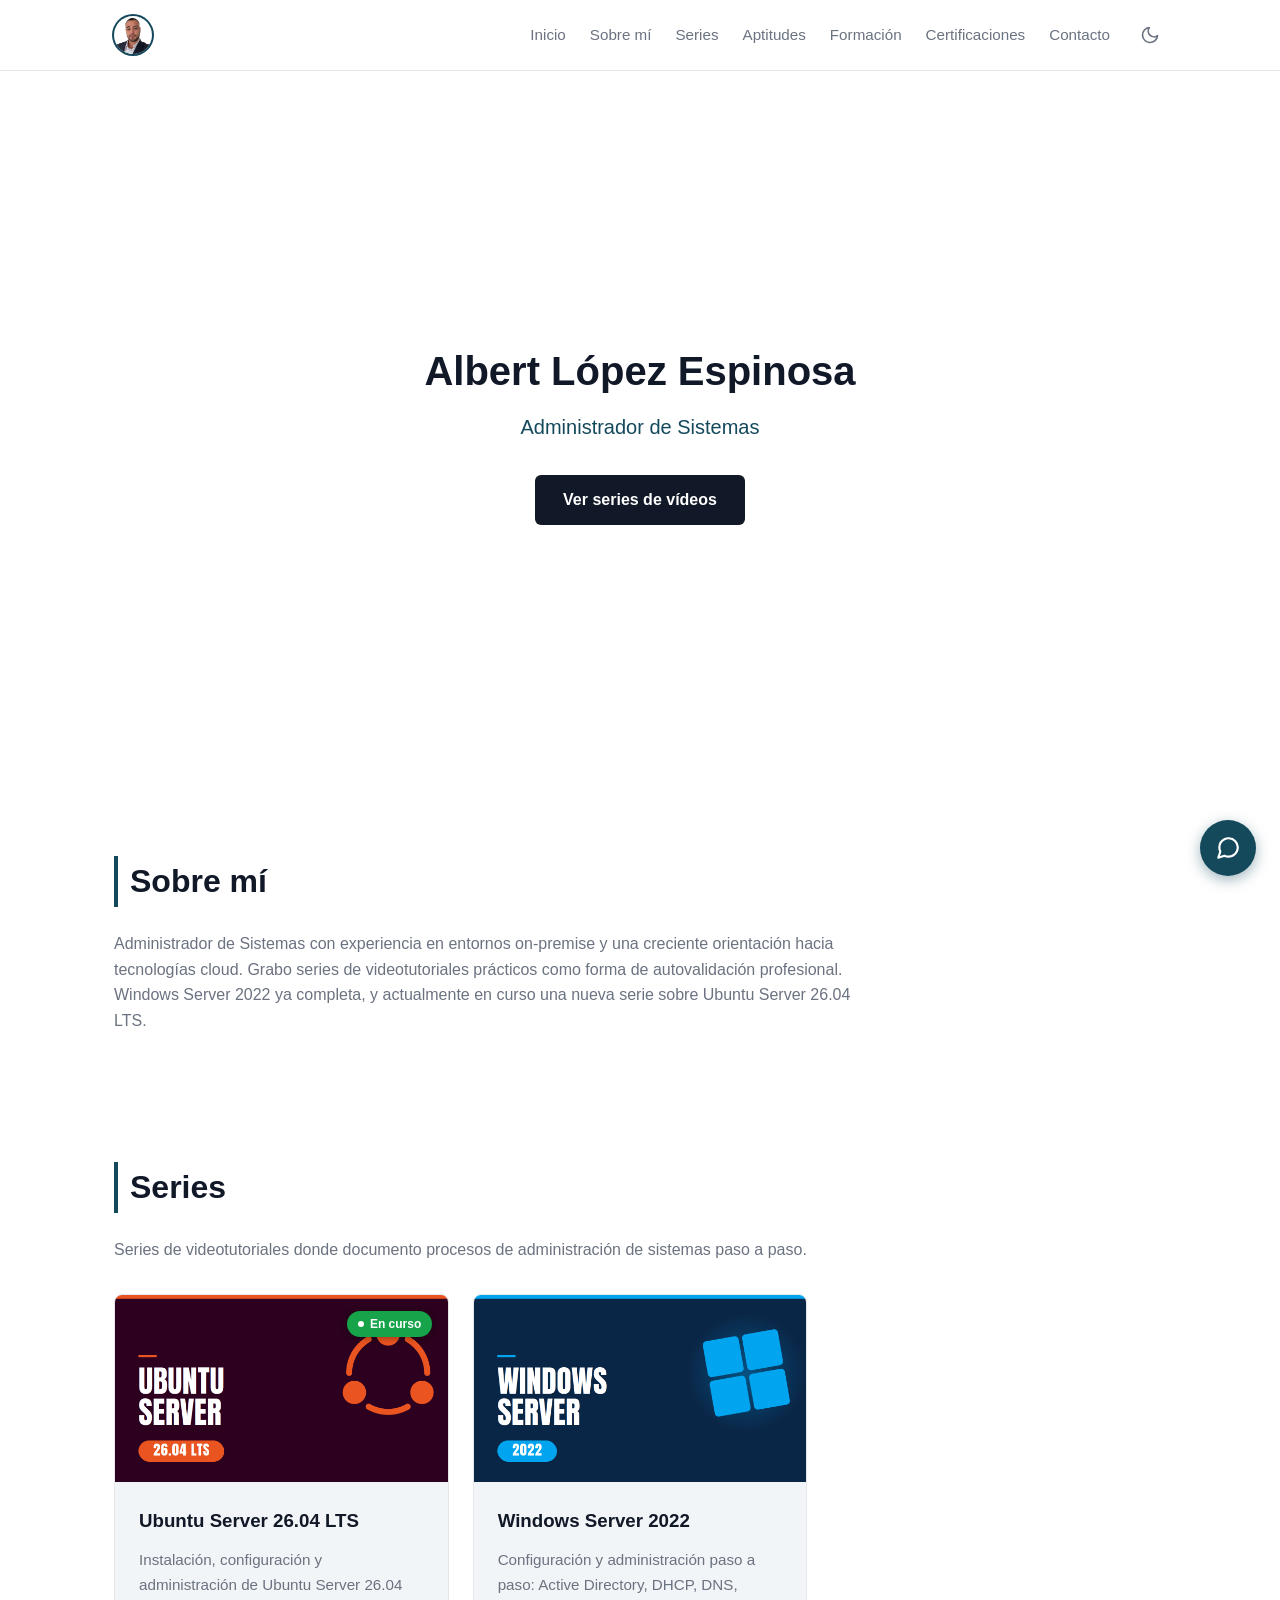
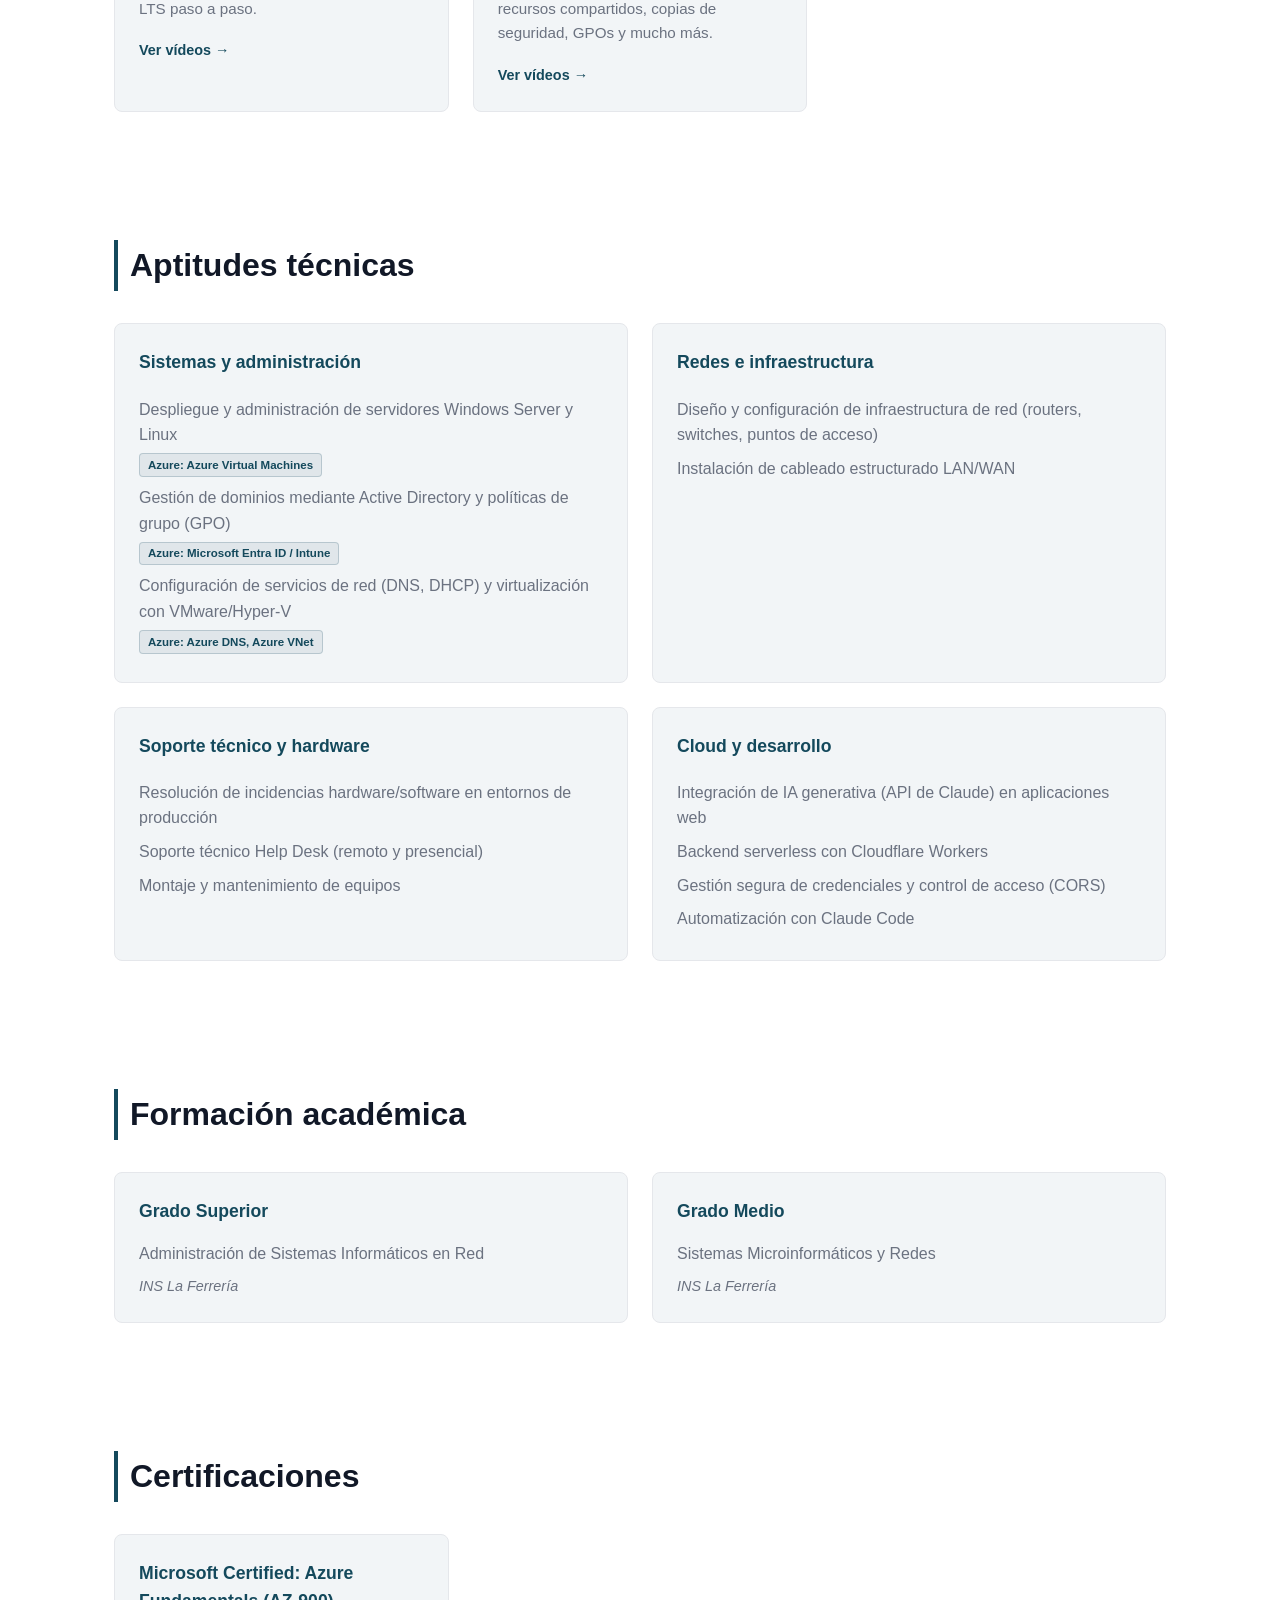
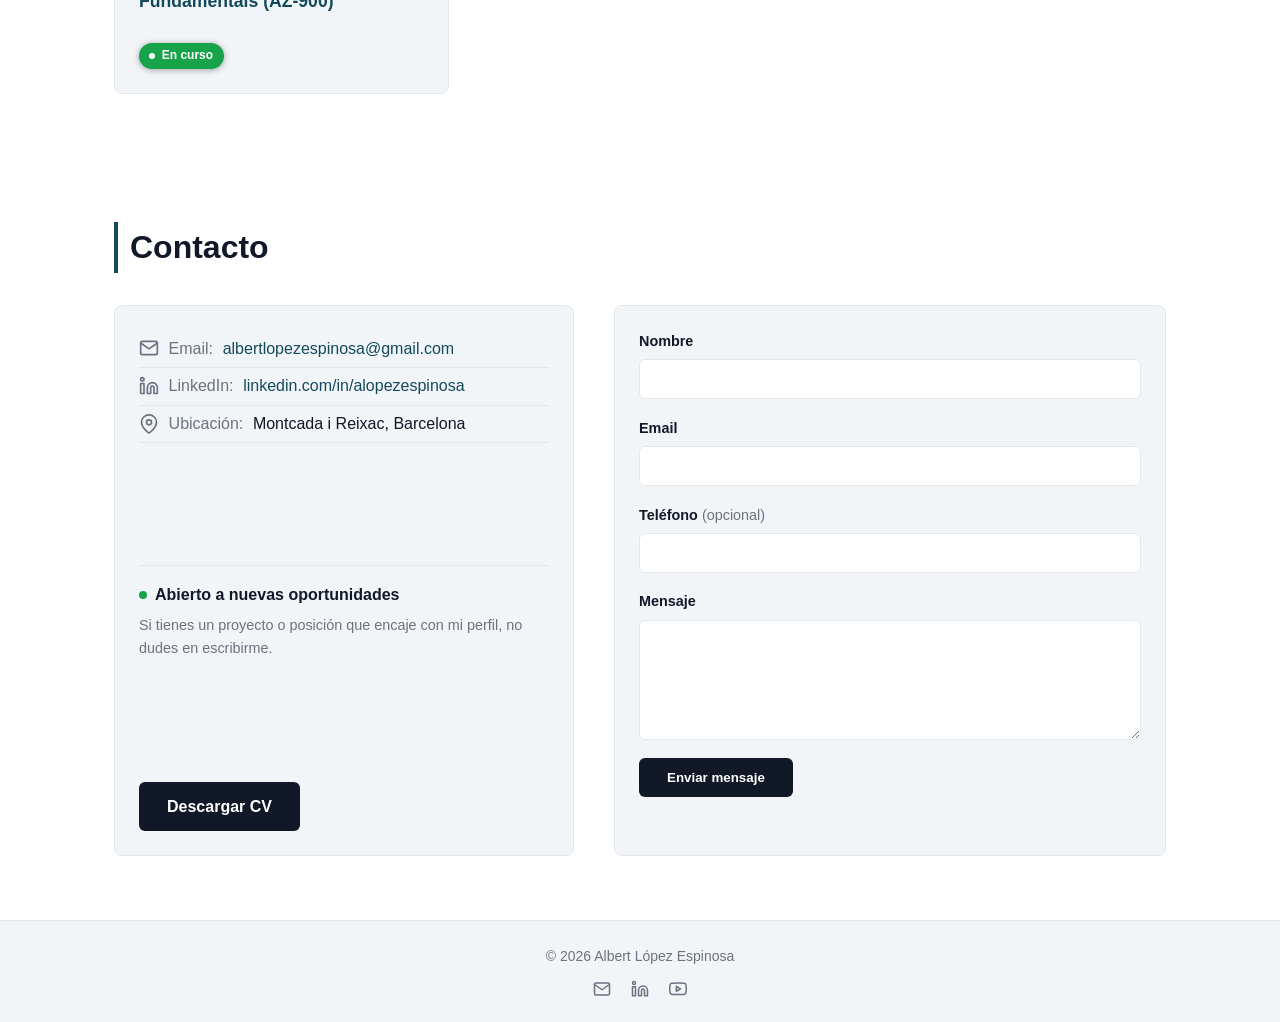
==== commit 57c3b0e2: "Añade segundo vídeo SSH a serie Ubuntu, actualiza texto Sobre mí y corrige conflicto de variables en" ====
--- a/index.html
+++ b/index.html
@@ -84,9 +84,9 @@
       <h2 class="section__titulo">Sobre mí</h2>
       <p class="section__texto">
         Administrador de Sistemas con experiencia en entornos on-premise y una creciente
-        orientación hacia tecnologías cloud. Este portfolio reúne series de
-        videotutoriales donde documento procesos de administración de sistemas paso a paso —
-        la primera, dedicada a Windows Server 2022, con más ámbitos IT por llegar.
+        orientación hacia tecnologías cloud. Grabo series de videotutoriales prácticos
+        como forma de autovalidación profesional. Windows Server 2022 ya completa, y
+        actualmente en curso una nueva serie sobre Ubuntu Server 26.04 LTS.
       </p>
     </section>
 
--- a/css/styles.css
+++ b/css/styles.css
@@ -113,7 +113,20 @@
   background-color: rgba(var(--color-fondo-rgb), 0.95);
   border-bottom: 1px solid var(--color-borde);
   z-index: 100;
-  transition: background-color 0.3s ease, border-color 0.3s ease;
+  transition: background-color 0.3s ease, border-color 0.3s ease,
+              transform 0.3s ease;
+}
+
+/* En móvil, js/main.js añade esta clase al hacer scroll hacia abajo para
+   ocultar el nav (deslizándolo fuera de la pantalla) y ganar espacio de
+   lectura; la quita en cuanto detecta scroll hacia arriba. El propio JS
+   solo la aplica por debajo de 600px, pero el media query es la barrera
+   real: así un resize a escritorio con la clase aún puesta nunca oculta
+   el nav ahí. */
+@media (max-width: 600px) {
+  .navbar--oculto {
+    transform: translateY(-100%);
+  }
 }
 
 .navbar__nav {
@@ -534,6 +547,15 @@
   gap: 0.6rem;
   padding: 0.35rem 0;
   border-bottom: 1px solid var(--color-borde);
+}
+
+/* El email y la URL de LinkedIn son cadenas sin espacios: sin esto, un
+   elemento flex nunca se encoge por debajo del ancho de su contenido
+   (min-width: auto por defecto) y esa cadena larga desborda la tarjeta,
+   empujando toda la sección de Contacto más ancha que el resto en móvil */
+.contacto__lista li a {
+  min-width: 0;
+  overflow-wrap: anywhere;
 }
 
 .contacto__icono {
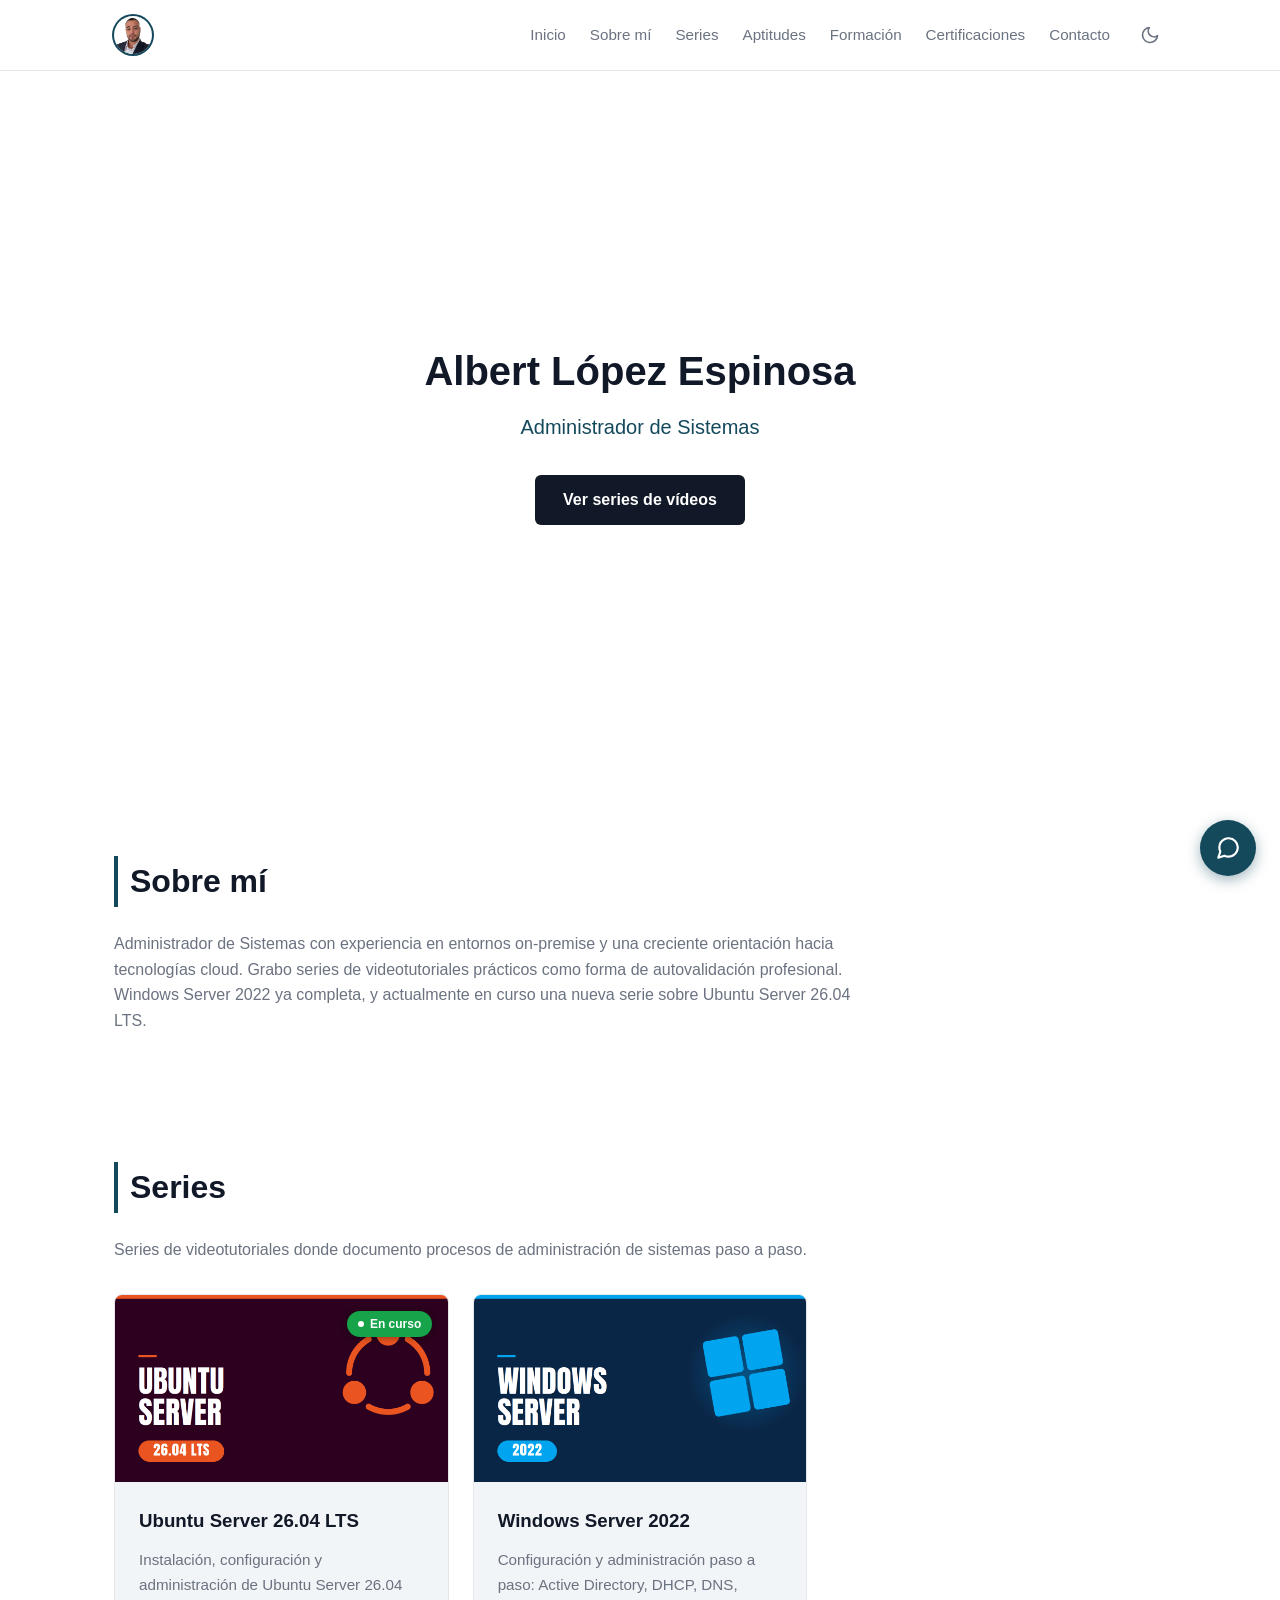
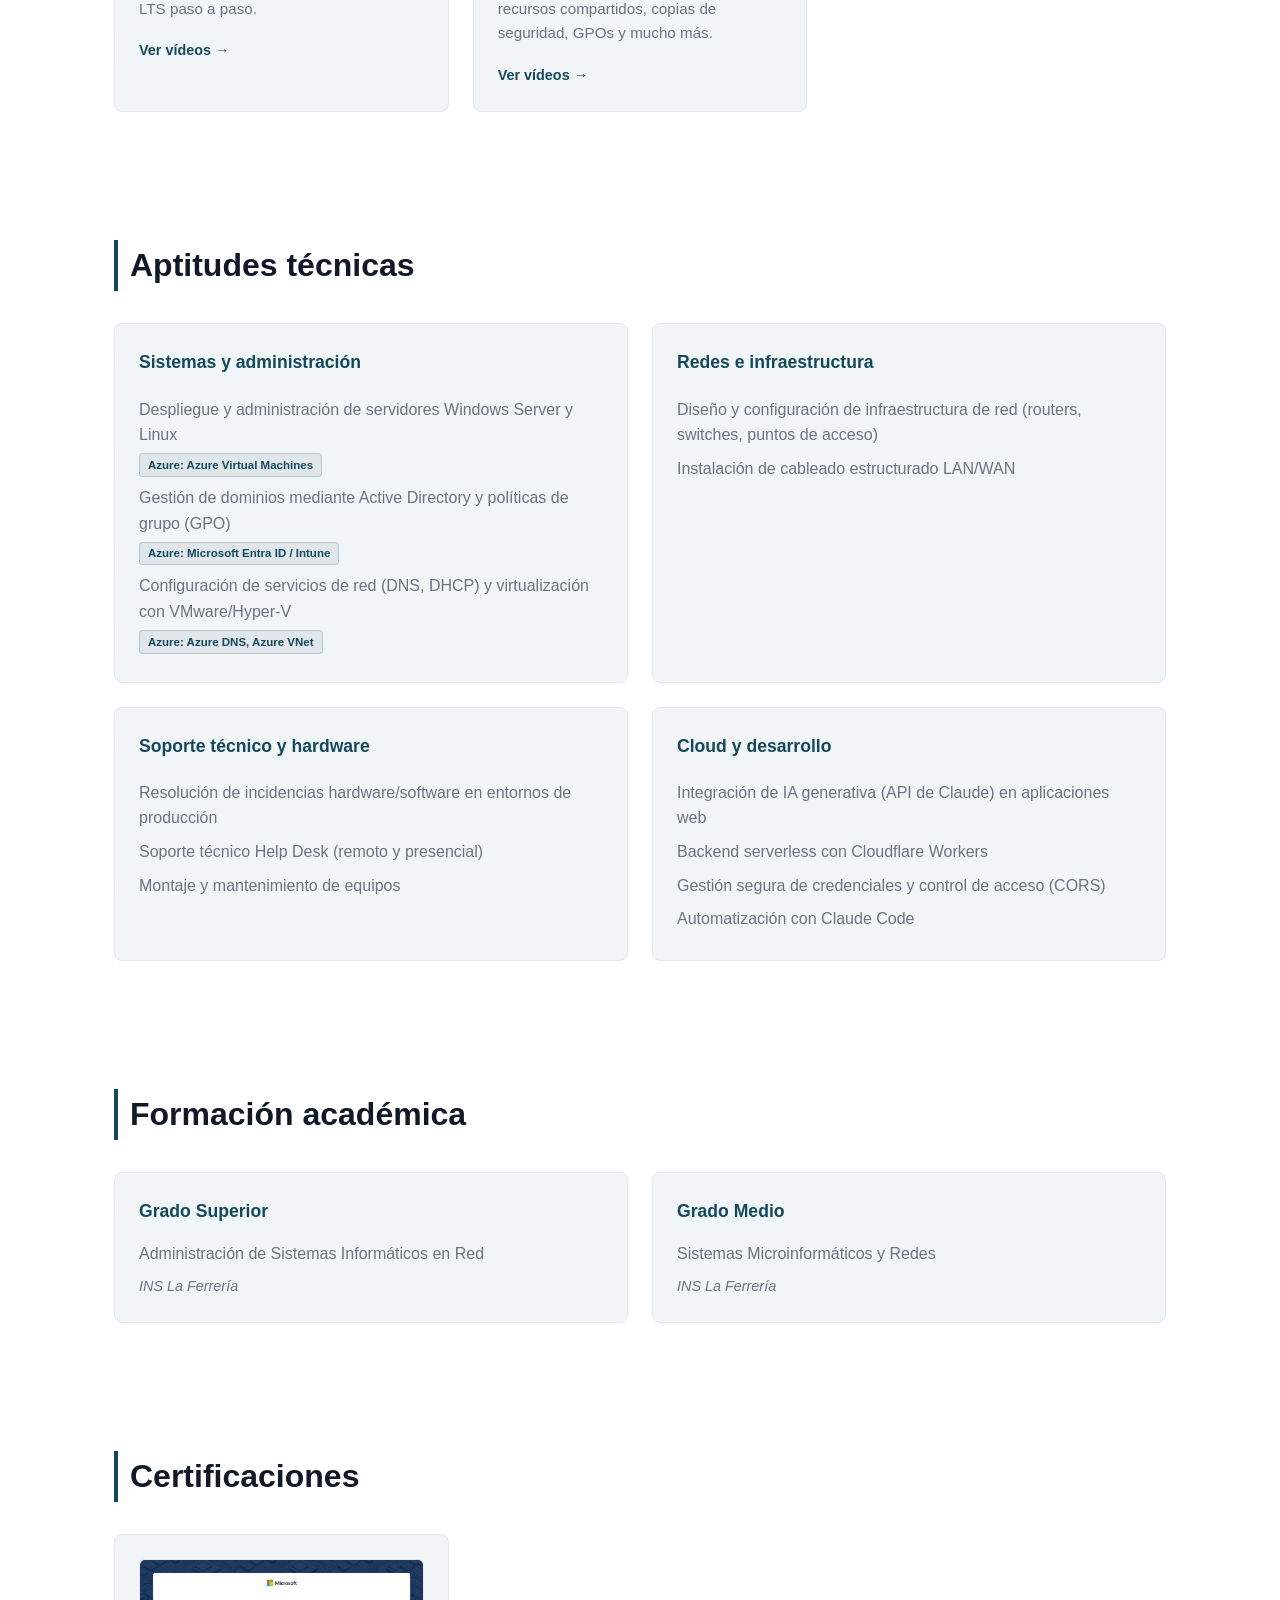
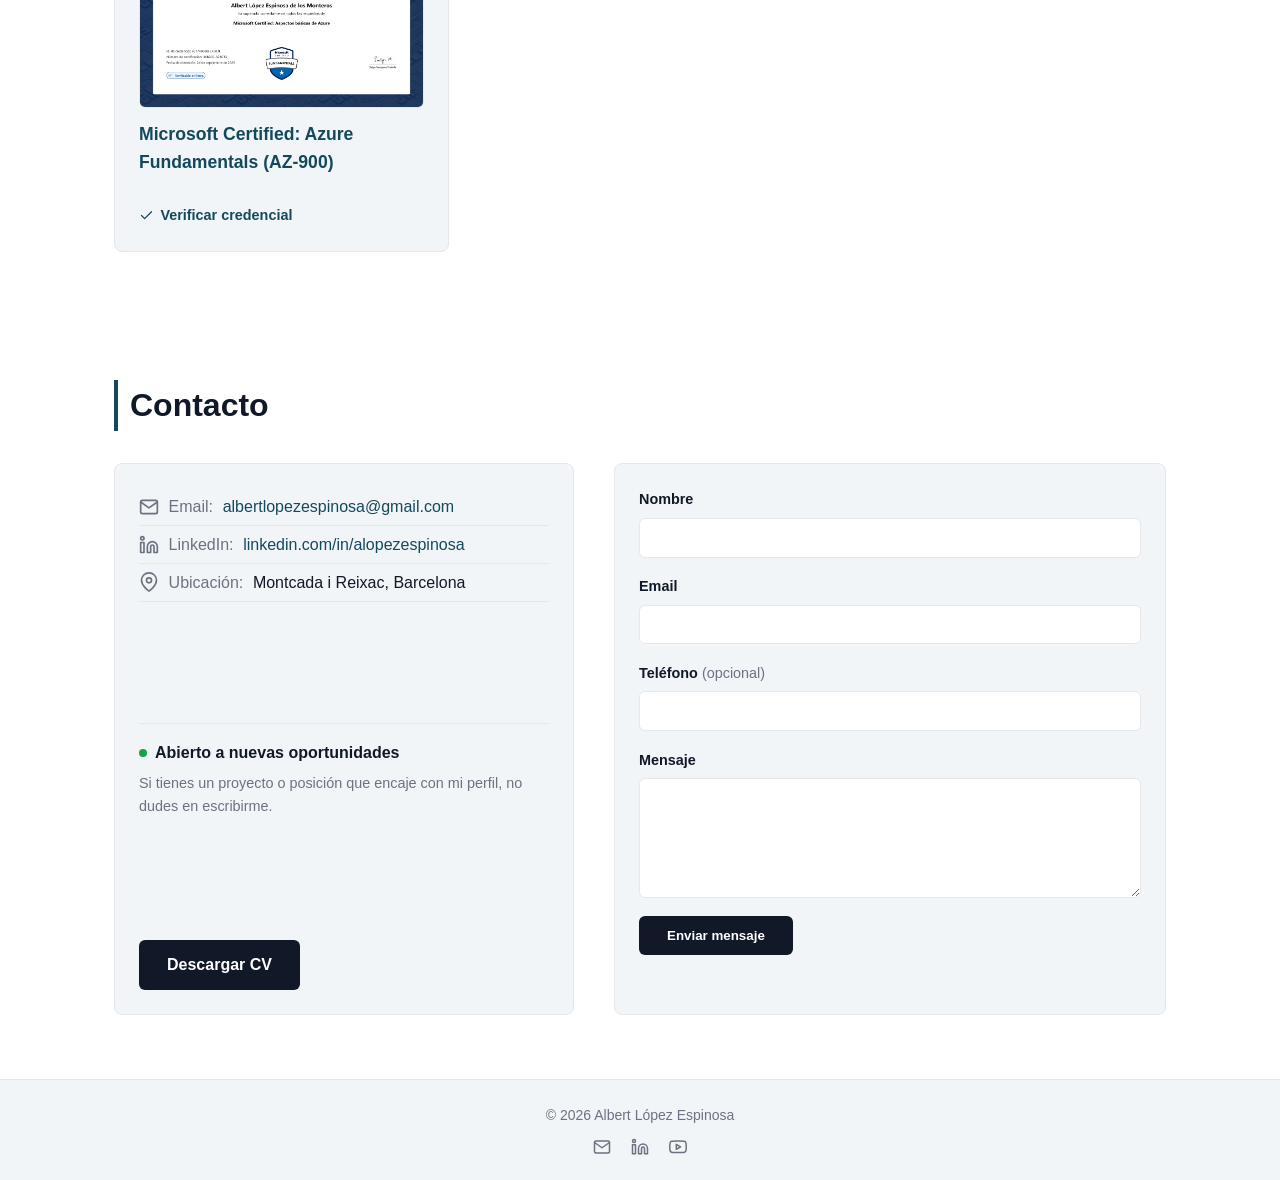
==== commit 3500c448: "Actualiza certificación AZ-900: quita badge En curso, añade certificado y enlace de verificación" ====
--- a/index.html
+++ b/index.html
@@ -247,11 +247,26 @@
         <!-- Para añadir una nueva certificación, copia este bloque <div> y cambia
              el título y el estado. -->
         <div class="aptitud-card certificacion-card">
+          <div class="certificacion-card__miniatura">
+            <img
+              src="assets/img/certificado-az900.png"
+              alt="Certificado Microsoft Certified: Azure Fundamentals (AZ-900)"
+              class="certificacion-card__miniatura-img"
+              loading="lazy"
+            />
+          </div>
           <h3 class="aptitud-card__titulo">Microsoft Certified: Azure Fundamentals (AZ-900)</h3>
-          <span class="badge-en-curso">
-            <span class="badge-en-curso__punto" aria-hidden="true"></span>
-            En curso
-          </span>
+          <a
+            href="https://learn.microsoft.com/api/credentials/share/es-es/albertlopezespinosa/4E774868BFC4583F?sharingId=C2A197EA5175F36A"
+            target="_blank"
+            rel="noopener noreferrer"
+            class="certificacion-card__verificar"
+          >
+            <svg class="certificacion-card__verificar-icono" viewBox="0 0 24 24" fill="none" stroke="currentColor" stroke-width="2" stroke-linecap="round" stroke-linejoin="round" aria-hidden="true">
+              <path d="M20 6L9 17l-5-5" />
+            </svg>
+            Verificar credencial
+          </a>
         </div>
 
       </div>
--- a/css/styles.css
+++ b/css/styles.css
@@ -438,6 +438,43 @@
 /* El estado "En curso" de una certificación usa la misma clase reutilizable
    .badge-en-curso que las tarjetas de serie (ver sección SERIES), para que
    el badge sea idéntico en todo el sitio. */
+
+/* Miniatura del certificado: proporción real de la captura (1021x534,
+   más ancha que alta) y radio propio algo menor que el de la tarjeta,
+   ya que queda dentro de su padding en vez de a sangre como en .serie-card. */
+.certificacion-card__miniatura {
+  width: 100%;
+  aspect-ratio: 1021 / 534;
+  border-radius: 6px;
+  overflow: hidden;
+  border: 1px solid var(--color-borde);
+}
+
+.certificacion-card__miniatura-img {
+  display: block;
+  width: 100%;
+  height: 100%;
+  object-fit: cover;
+}
+
+.certificacion-card__verificar {
+  display: inline-flex;
+  align-items: center;
+  gap: 0.4rem;
+  color: var(--color-acento);
+  font-weight: 600;
+  font-size: 0.9rem;
+}
+
+.certificacion-card__verificar:hover {
+  text-decoration: underline;
+}
+
+.certificacion-card__verificar-icono {
+  width: 15px;
+  height: 15px;
+  flex-shrink: 0;
+}
 
 /* =========================================================
    SERIES (tarjetas)
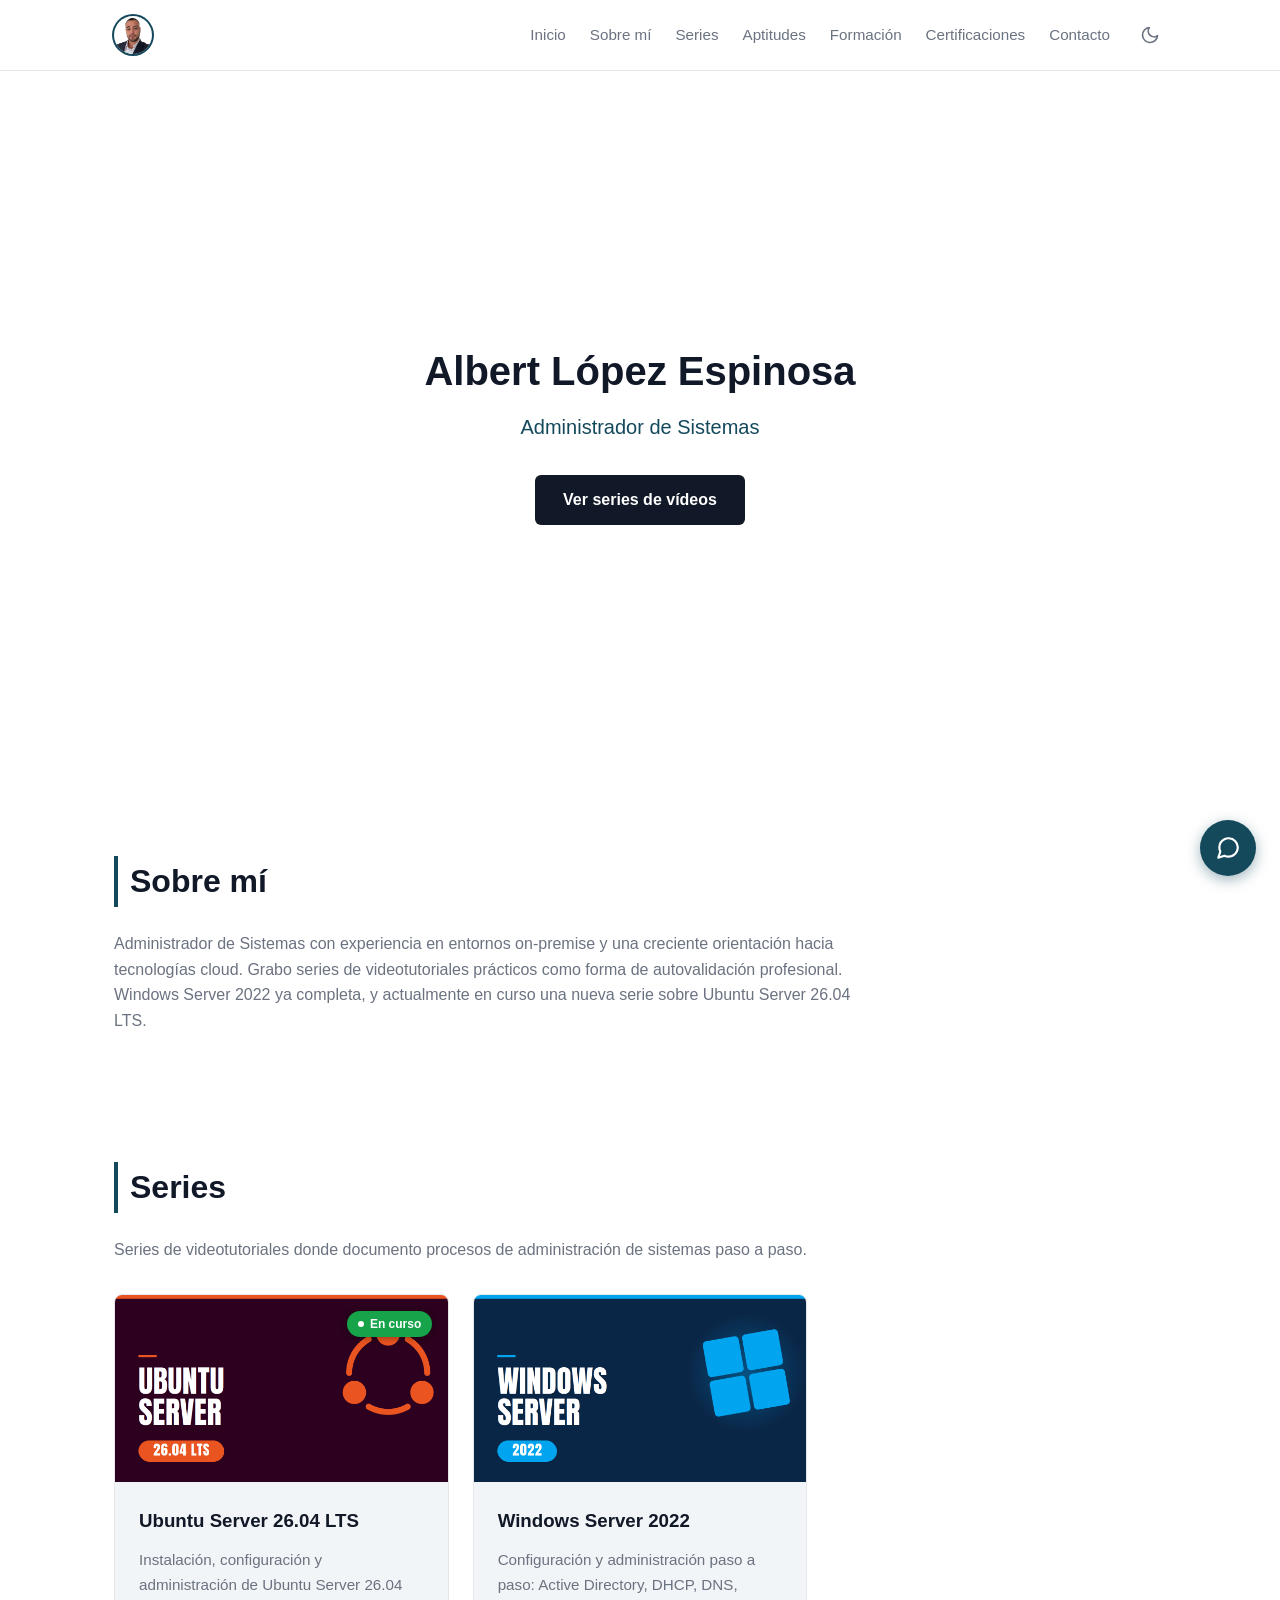
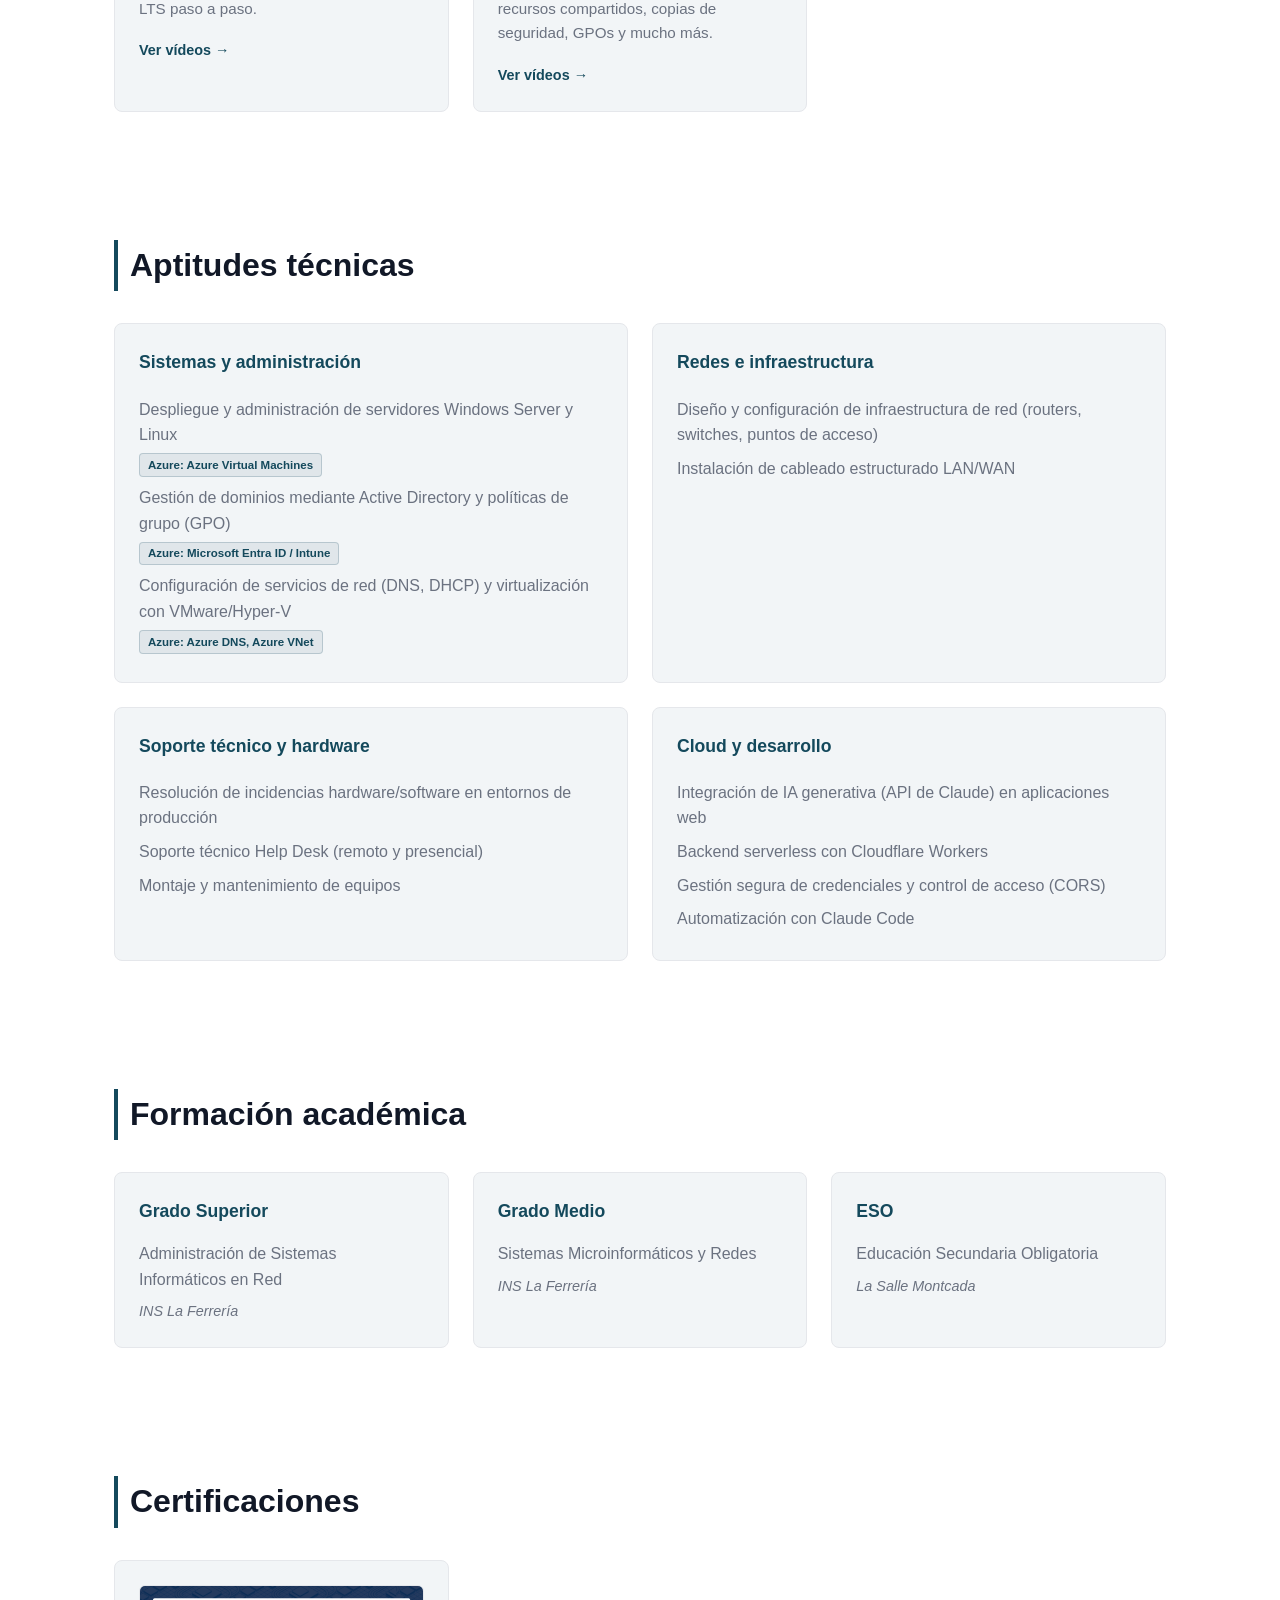
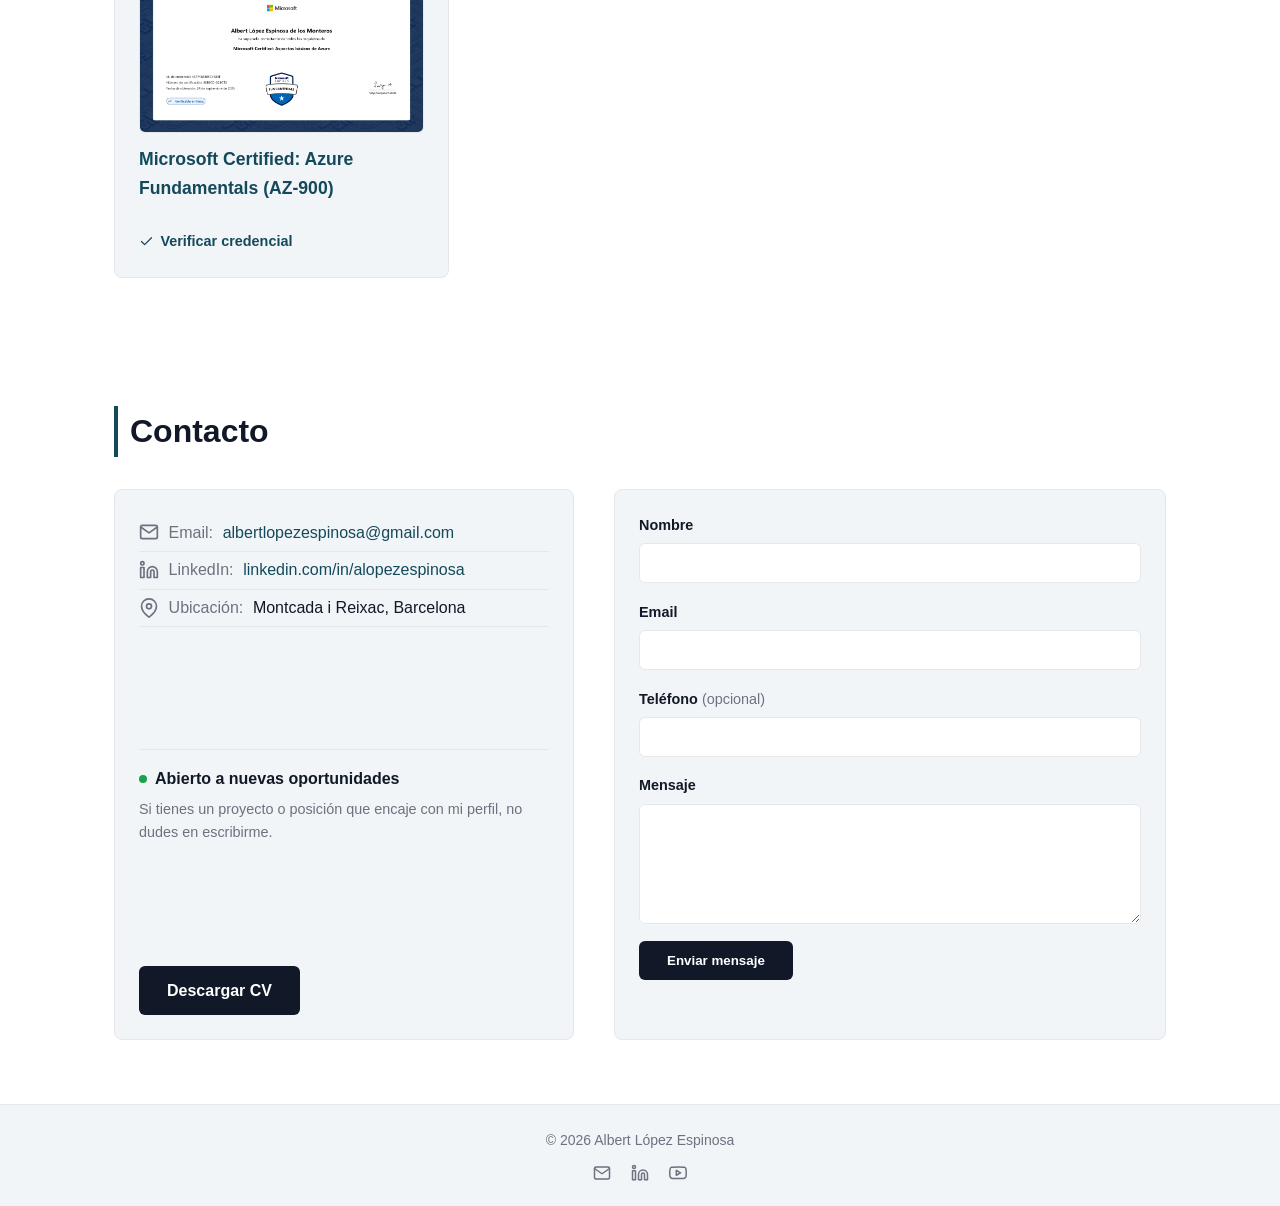
==== commit 6224aa47: "Añade tarjeta de ESO en Formación académica" ====
--- a/index.html
+++ b/index.html
@@ -230,6 +230,13 @@
           <h3 class="aptitud-card__titulo">Grado Medio</h3>
           <p class="formacion-card__programa">Sistemas Microinformáticos y Redes</p>
           <p class="formacion-card__centro">INS La Ferrería</p>
+        </div>
+
+        <!-- Tarjeta 3: ESO -->
+        <div class="aptitud-card">
+          <h3 class="aptitud-card__titulo">ESO</h3>
+          <p class="formacion-card__programa">Educación Secundaria Obligatoria</p>
+          <p class="formacion-card__centro">La Salle Montcada</p>
         </div>
 
       </div>
--- a/css/styles.css
+++ b/css/styles.css
@@ -388,11 +388,11 @@
    FORMACIÓN ACADÉMICA
    Reutiliza la clase .aptitud-card (mismo fondo, borde, padding y
    tipografía) para mantener el mismo estilo visual de tarjeta;
-   solo cambia el layout de la grid (2 columnas en vez de 3).
+   solo cambia el layout de la grid (3 columnas, una por etapa educativa).
    ========================================================= */
 .formacion__grid {
   display: grid;
-  grid-template-columns: repeat(2, 1fr);
+  grid-template-columns: repeat(3, 1fr);
   gap: 1.5rem;
   margin-top: 2rem;
 }
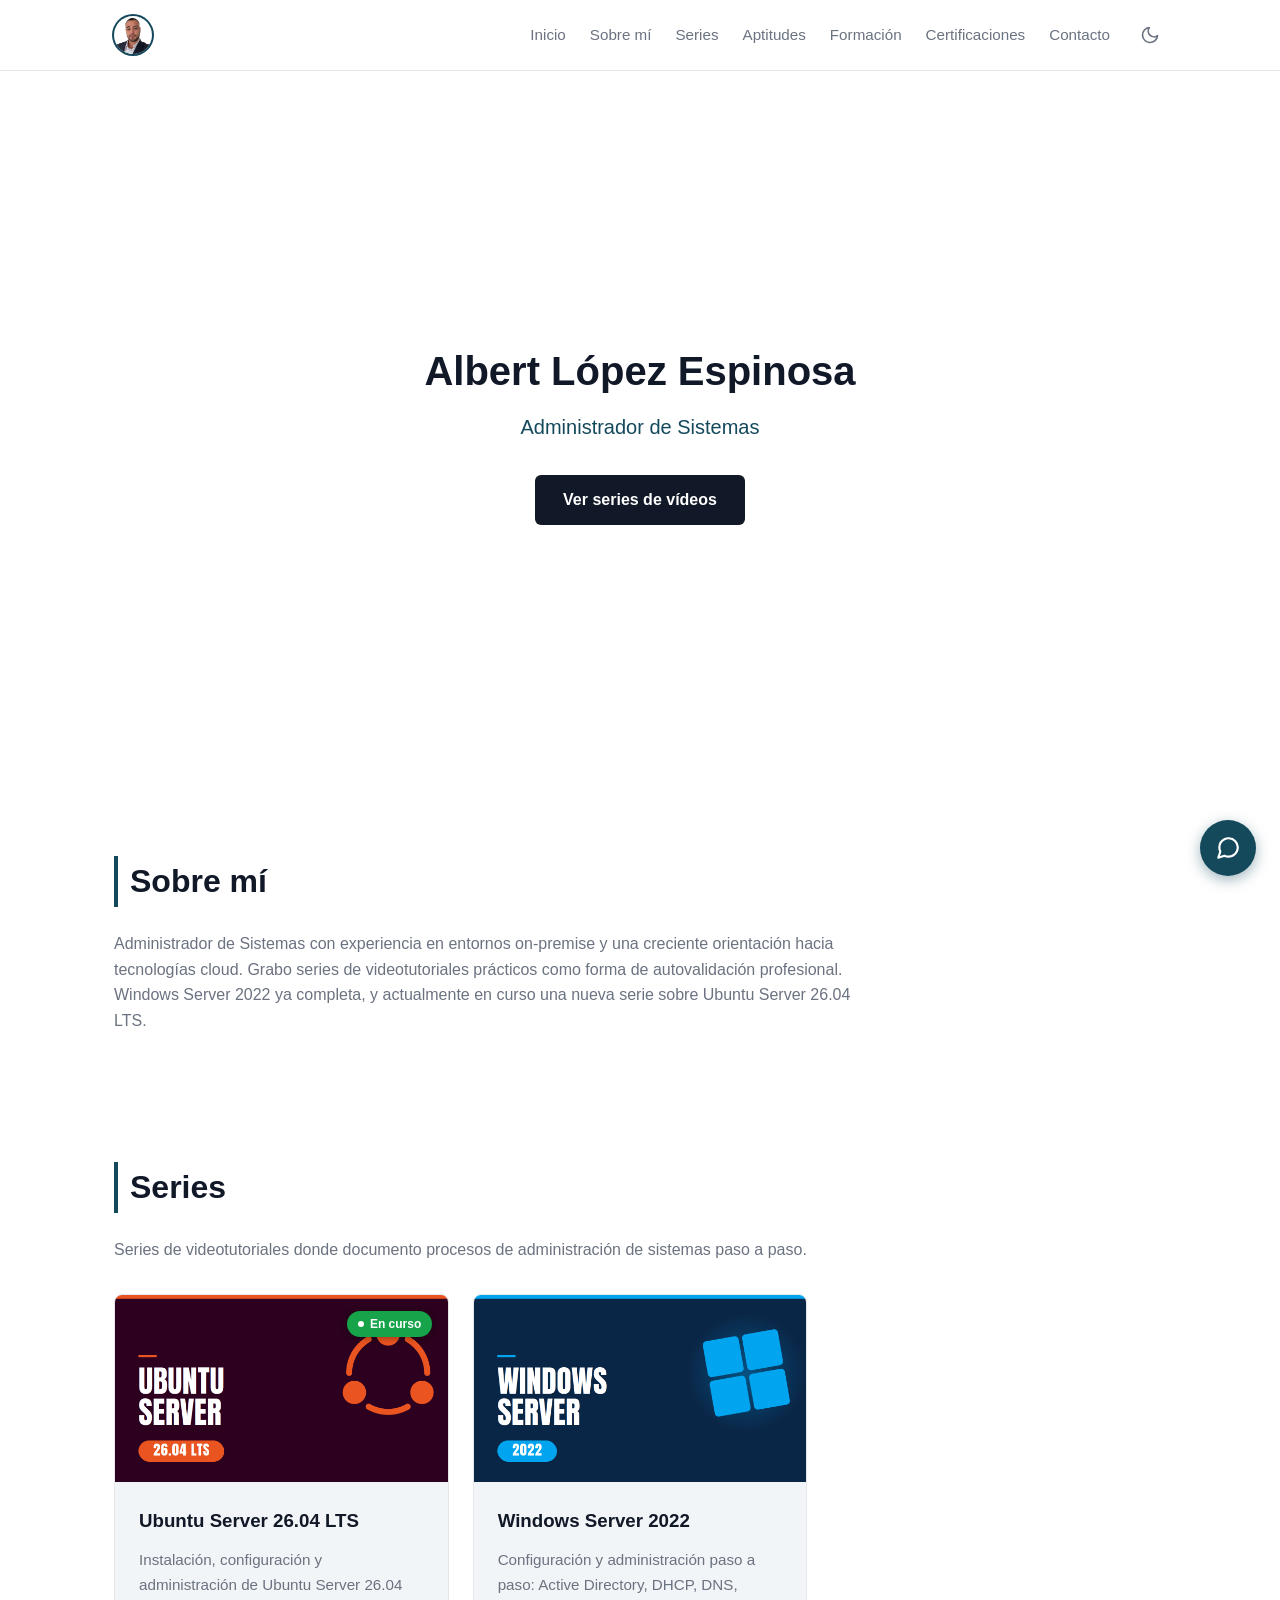
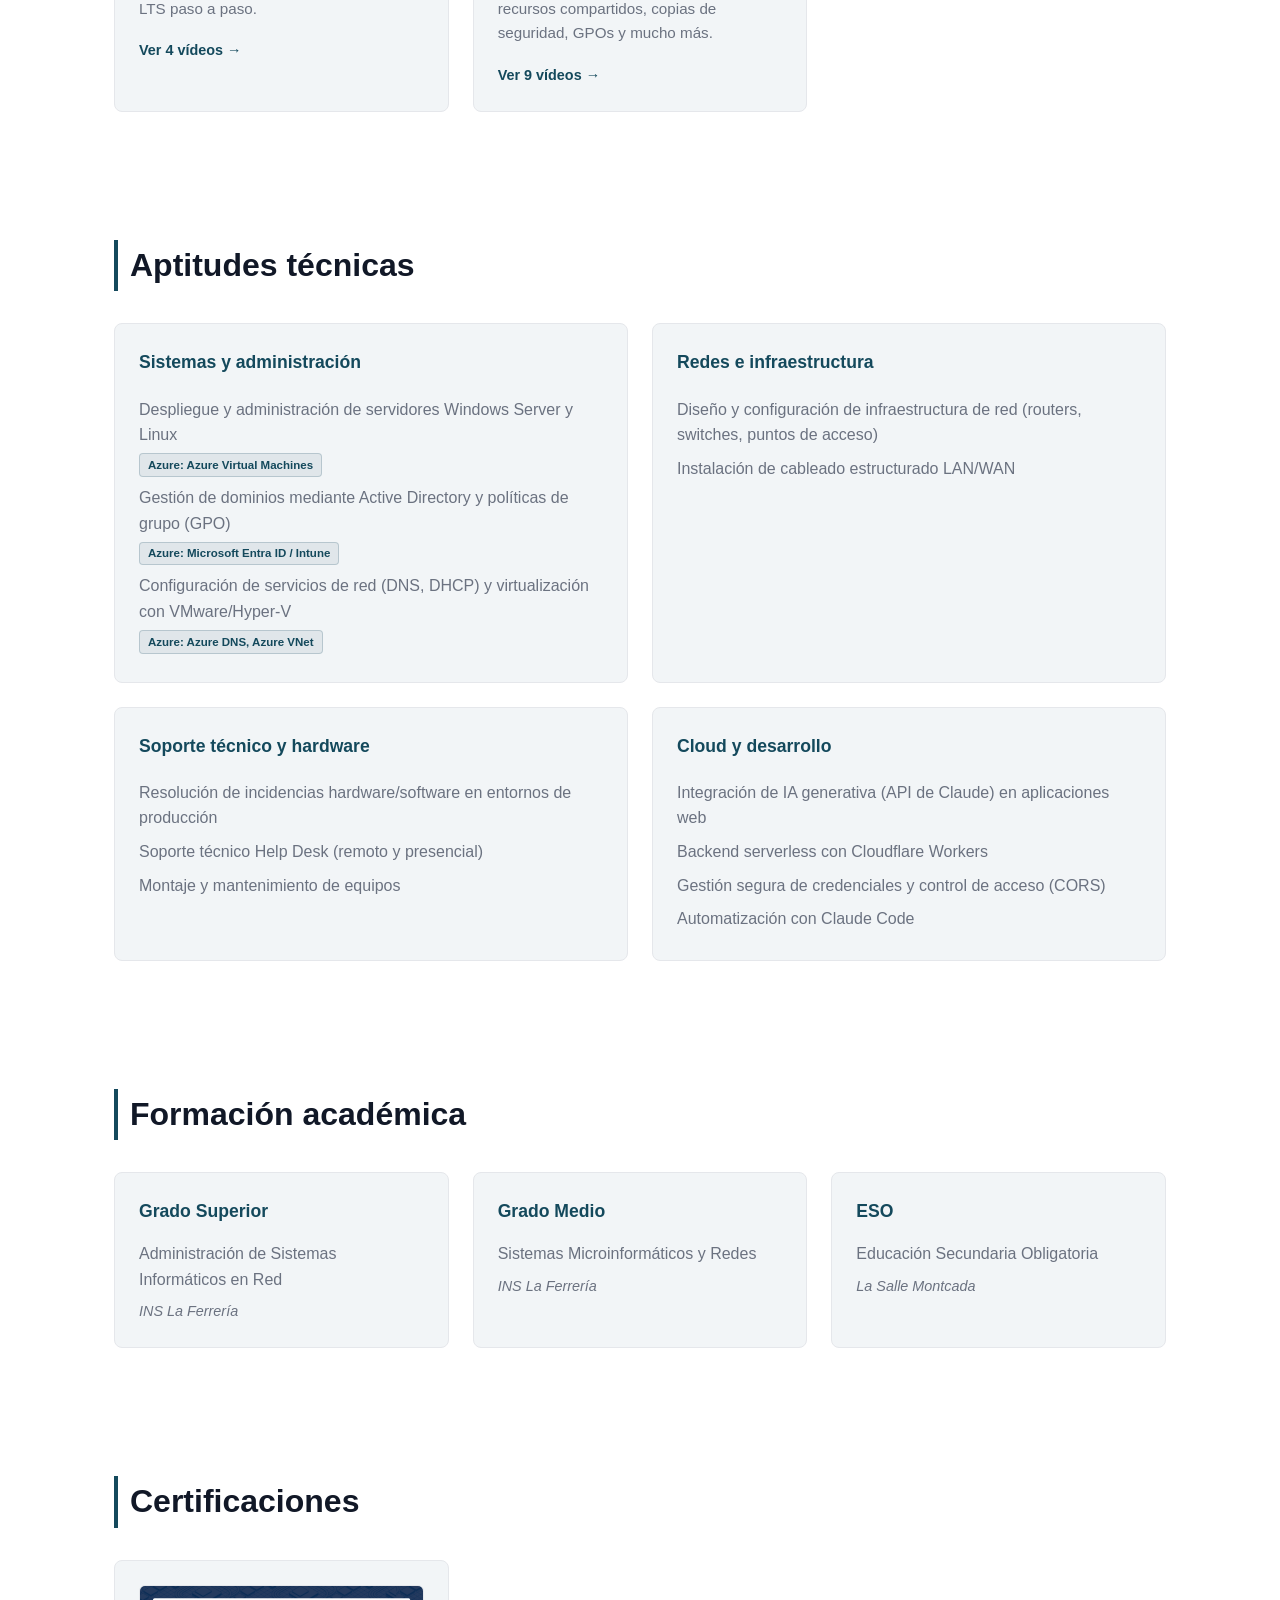
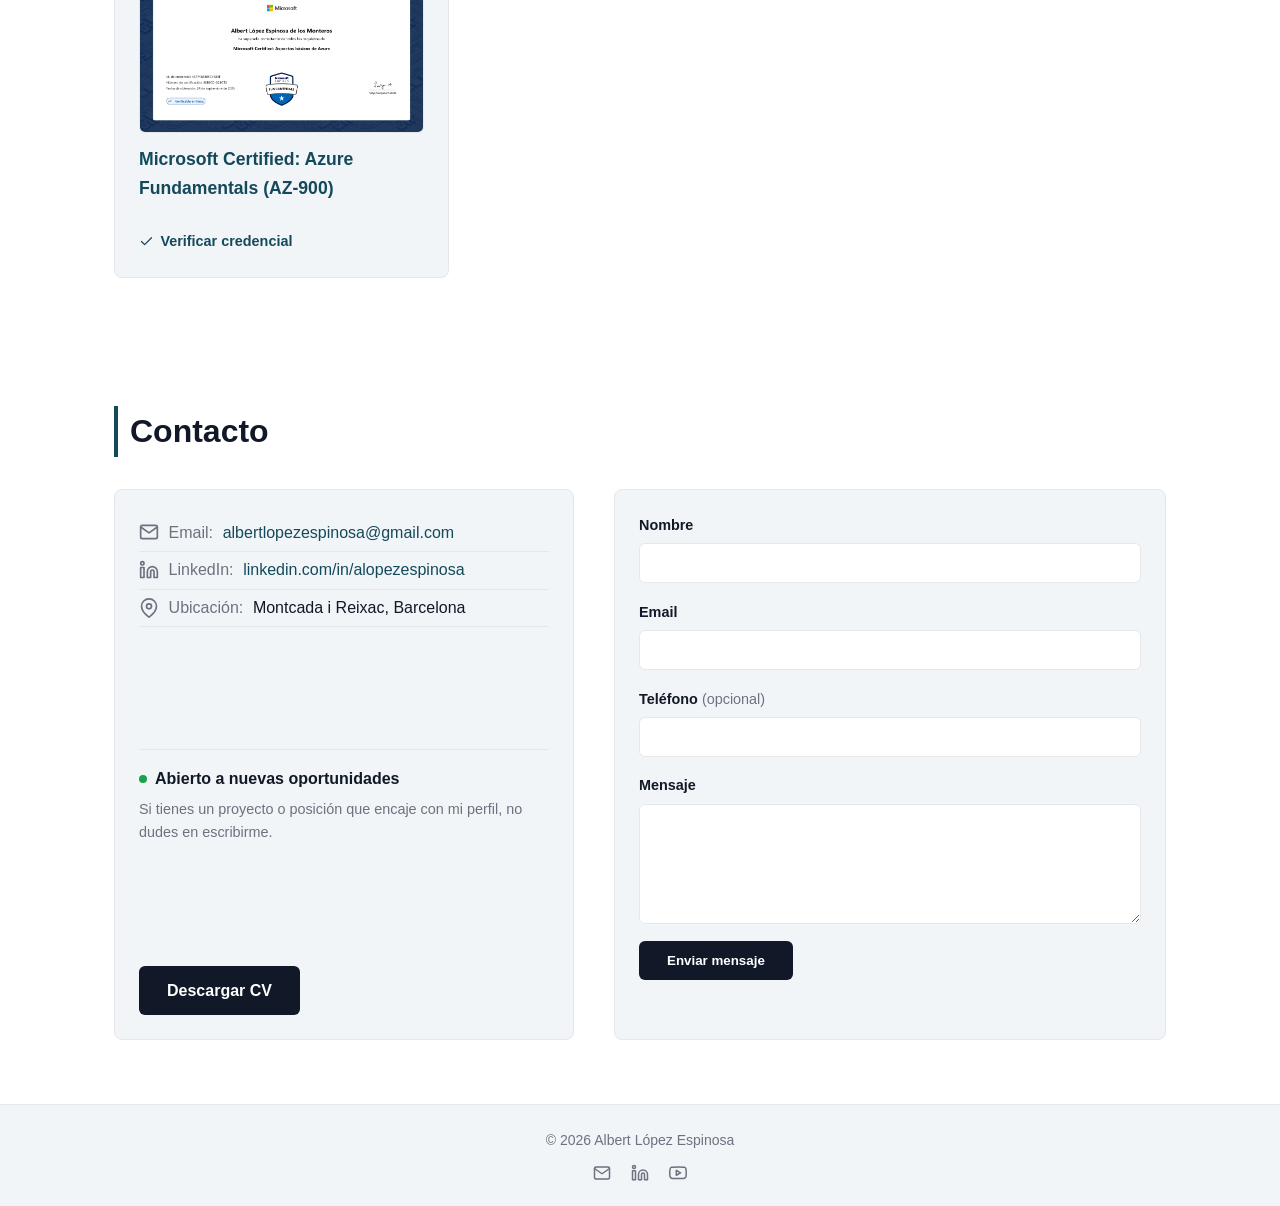
==== commit 7e6f92bb: "Centraliza los datos de las series en js/series-data.js" ====
--- a/index.html
+++ b/index.html
@@ -100,54 +100,9 @@
         paso a paso.
       </p>
 
-      <div class="series__grid">
-
-                <!-- Tarjeta de la serie: Ubuntu Server 26.04 LTS -->
-        <!-- El badge "En curso" es la clase reutilizable .badge-en-curso (ver
-             css/styles.css): quítala cuando termines esta serie y añádela a
-             la siguiente que empieces. -->
-        <a href="series/ubuntu-server-26-04.html" class="serie-card">
-          <span class="badge-en-curso">
-            <span class="badge-en-curso__punto" aria-hidden="true"></span>
-            En curso
-          </span>
-          <div class="serie-card__miniatura">
-            <img class="serie-card__miniatura-img"
-                 src="assets/img/caratula-ubuntu-server.png"
-                 alt="Carátula de la serie Ubuntu Server 26.04 LTS"
-                 loading="lazy">
-          </div>
-          <div class="serie-card__contenido">
-            <h3 class="serie-card__titulo">Ubuntu Server 26.04 LTS</h3>
-            <p class="serie-card__descripcion">
-              Instalación, configuración y administración de Ubuntu Server 26.04 LTS
-              paso a paso.
-            </p>
-            <span class="serie-card__enlace">Ver vídeos →</span>
-          </div>
-        </a>
-
-        <!-- Tarjeta de la serie: Windows Server 2022 -->
-        <!-- Para añadir una nueva serie en el futuro, copia este bloque <a> y cambia
-             el href, la imagen (si se añade), el título y la descripción. -->
-        <a href="series/windows-server-2022.html" class="serie-card">
-          <div class="serie-card__miniatura">
-            <img class="serie-card__miniatura-img"
-                 src="assets/img/caratula-windows-server.png"
-                 alt="Carátula de la serie Windows Server 2022"
-                 loading="lazy">
-          </div>
-          <div class="serie-card__contenido">
-            <h3 class="serie-card__titulo">Windows Server 2022</h3>
-            <p class="serie-card__descripcion">
-              Configuración y administración paso a paso: Active Directory, DHCP, DNS,
-              recursos compartidos, copias de seguridad, GPOs y mucho más.
-            </p>
-            <span class="serie-card__enlace">Ver vídeos →</span>
-          </div>
-        </a>
-        
-      </div>
+      <!-- Las tarjetas se generan desde js/series-data.js (ver js/series.js).
+           Para añadir o modificar una serie, edita ese archivo de datos. -->
+      <div class="series__grid" data-series-grid></div>
     </section>
 
     <!-- ======================= -->
@@ -442,6 +397,9 @@
 
   <!-- JavaScript principal (scroll suave del menú) -->
   <script src="js/main.js"></script>
+  <!-- Datos de las series (global SERIES) y su renderizado: el orden importa -->
+  <script src="js/series-data.js"></script>
+  <script src="js/series.js"></script>
   <script src="js/contact-form.js"></script>
   <!-- Widget de chat flotante conectado al backend en Cloudflare Workers -->
   <script src="js/chat-widget.js"></script>
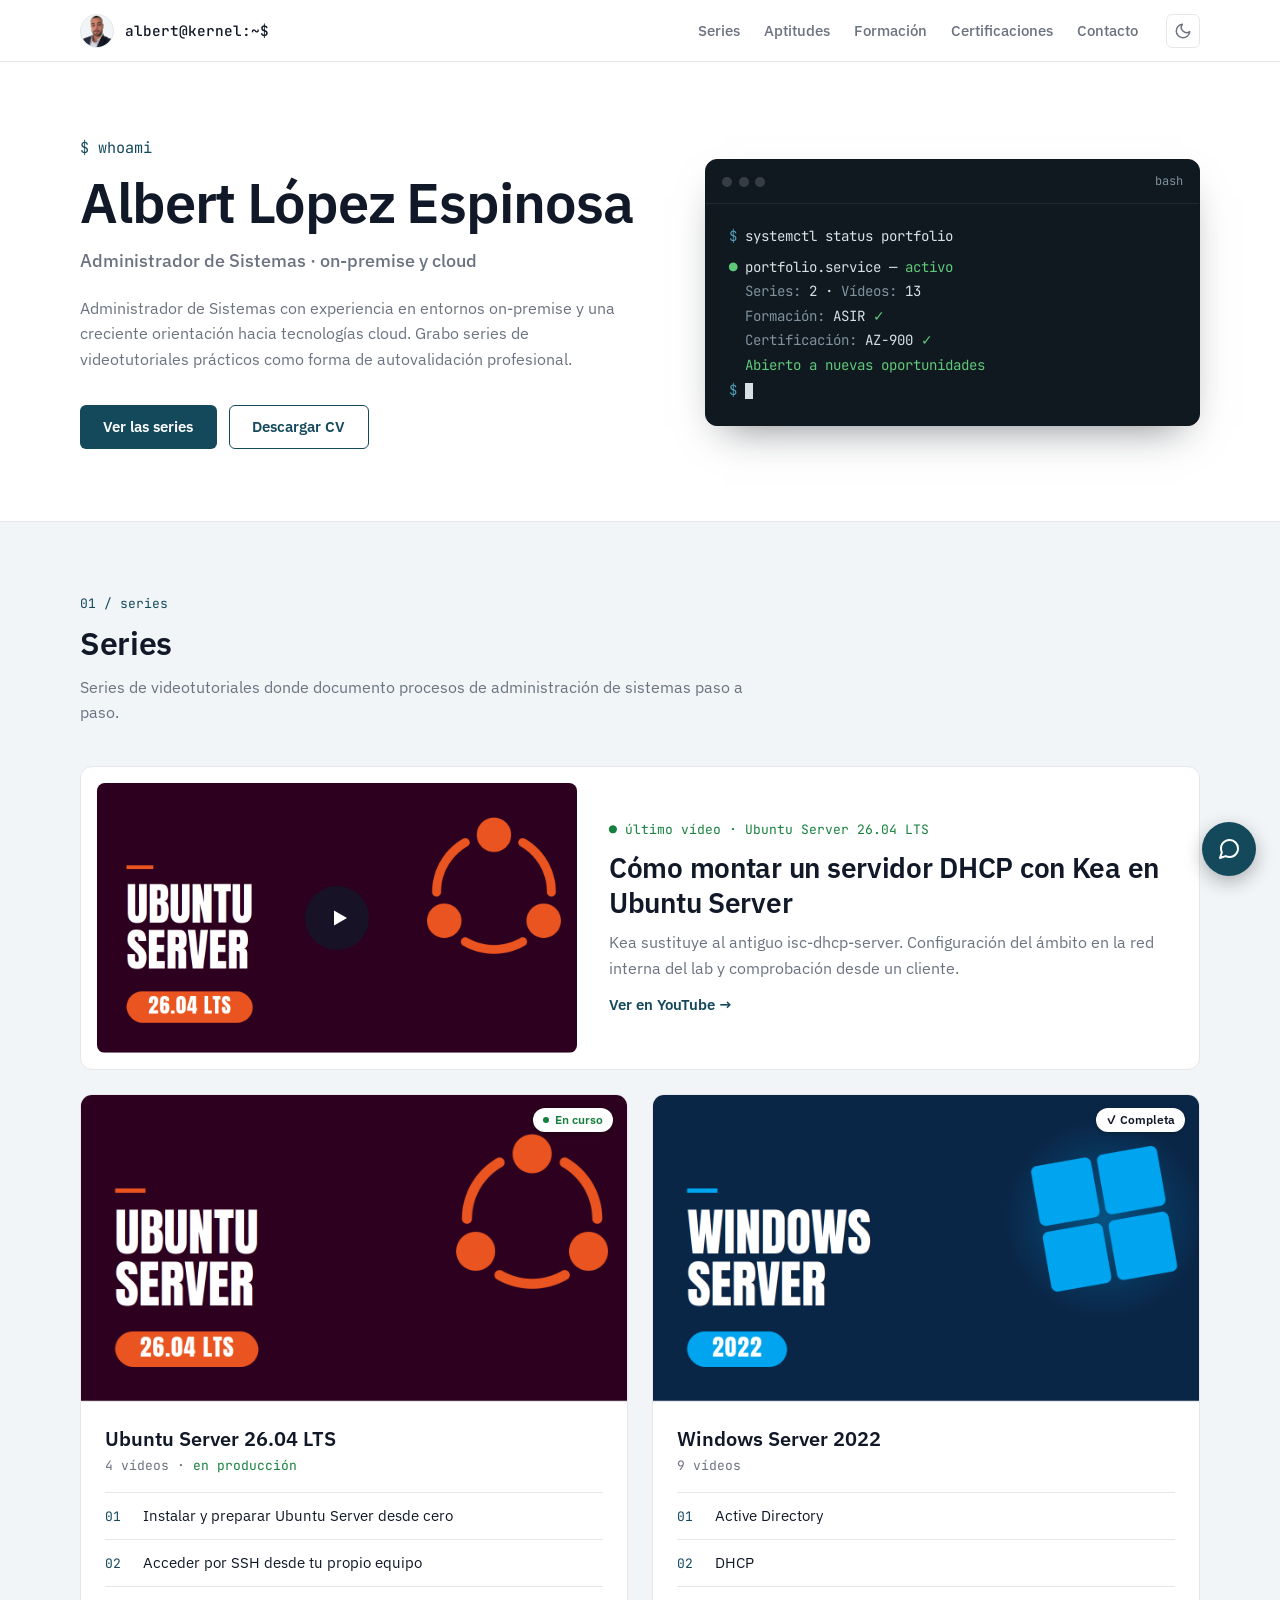
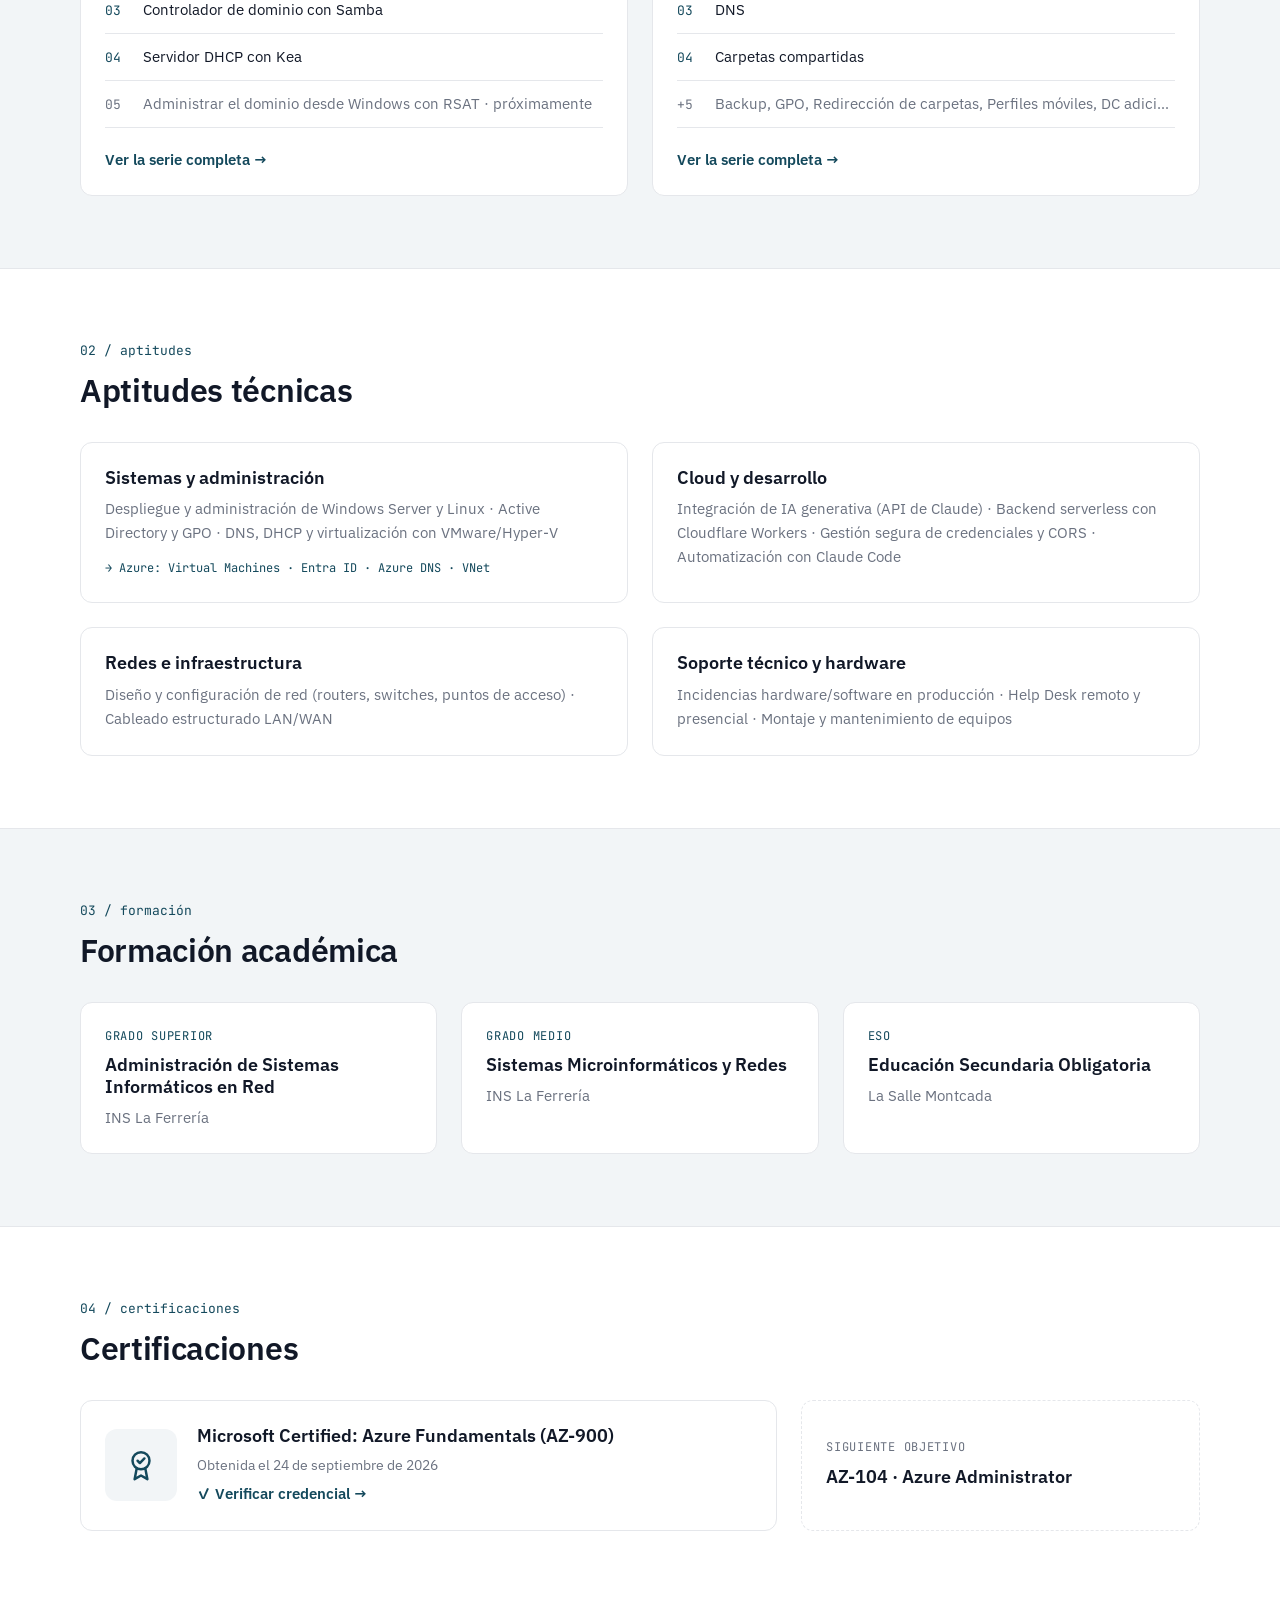
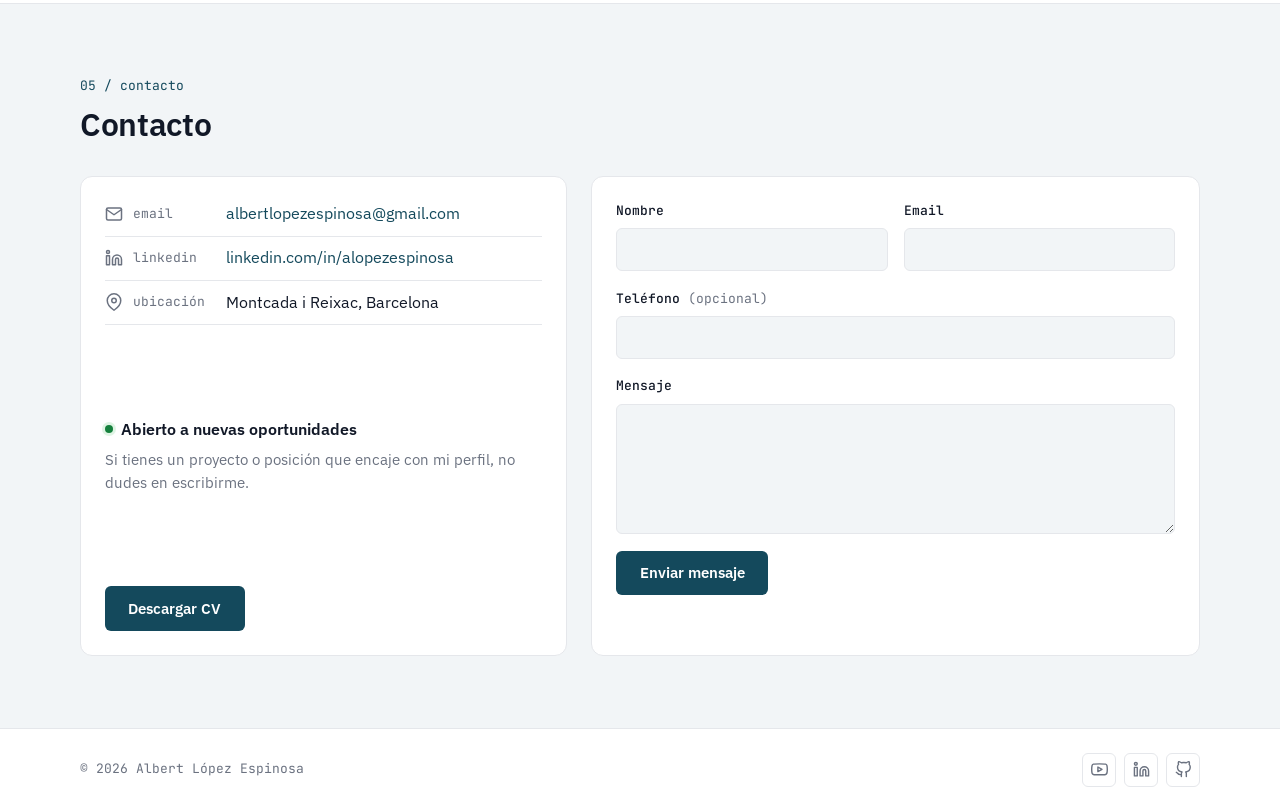
==== commit ca7a9353: "Rediseño visual estilo consola: series destacadas, panel de estado y secciones alternas" ====
--- a/index.html
+++ b/index.html
@@ -14,6 +14,11 @@
   <!-- Favicon -->
   <link rel="icon" type="image/svg+xml" href="favicon.svg">
 
+  <!-- Tipografías: IBM Plex Sans (texto) y JetBrains Mono (detalles de terminal) -->
+  <link rel="preconnect" href="https://fonts.googleapis.com">
+  <link rel="preconnect" href="https://fonts.gstatic.com" crossorigin>
+  <link rel="stylesheet" href="https://fonts.googleapis.com/css2?family=IBM+Plex+Sans:wght@400;500;600&family=JetBrains+Mono:wght@400;500&display=swap">
+
   <!-- Hoja de estilos principal -->
   <link rel="stylesheet" href="css/styles.css">
 </head>
@@ -24,14 +29,13 @@
   <!-- ======================= -->
   <header class="navbar">
     <nav class="navbar__nav">
-      <a href="#inicio" class="navbar__logo">
-        <img src="assets/img/albert.png" alt="Albert López" class="navbar__logo-img">
+      <a href="#inicio" class="navbar__logo" aria-label="Ir al inicio">
+        <img src="assets/img/albert.png" alt="" class="navbar__logo-img">
+        <span class="navbar__prompt">albert@kernel:~$</span>
       </a>
 
       <div class="navbar__right">
         <ul class="navbar__links">
-          <li><a href="#inicio">Inicio</a></li>
-          <li><a href="#sobre-mi">Sobre mí</a></li>
           <li><a href="#series">Series</a></li>
           <li><a href="#aptitudes">Aptitudes</a></li>
           <li><a href="#formacion">Formación</a></li>
@@ -67,291 +71,322 @@
   <main>
 
     <!-- ======================= -->
-    <!-- 1. SECCIÓN INICIO -->
+    <!-- HERO (presentación + terminal) -->
     <!-- ======================= -->
     <section id="inicio" class="hero">
-      <div class="hero__content">
-        <h1 class="hero__nombre">Albert López Espinosa</h1>
-        <p class="hero__titular">Administrador de Sistemas</p>
-        <a href="#series" class="btn btn--primary">Ver series de vídeos</a>
-      </div>
-    </section>
-
-    <!-- ======================= -->
-    <!-- 2. SECCIÓN SOBRE MÍ -->
-    <!-- ======================= -->
-    <section id="sobre-mi" class="section">
-      <h2 class="section__titulo">Sobre mí</h2>
-      <p class="section__texto">
-        Administrador de Sistemas con experiencia en entornos on-premise y una creciente
-        orientación hacia tecnologías cloud. Grabo series de videotutoriales prácticos
-        como forma de autovalidación profesional. Windows Server 2022 ya completa, y
-        actualmente en curso una nueva serie sobre Ubuntu Server 26.04 LTS.
-      </p>
-    </section>
-
-    <!-- ======================= -->
-    <!-- 3. SECCIÓN SERIES -->
-    <!-- ======================= -->
-    <section id="series" class="section">
-      <h2 class="section__titulo">Series</h2>
-      <p class="section__texto">
-        Series de videotutoriales donde documento procesos de administración de sistemas
-        paso a paso.
-      </p>
-
-      <!-- Las tarjetas se generan desde js/series-data.js (ver js/series.js).
-           Para añadir o modificar una serie, edita ese archivo de datos. -->
-      <div class="series__grid" data-series-grid></div>
-    </section>
-
-    <!-- ======================= -->
-    <!-- 4. SECCIÓN APTITUDES TÉCNICAS -->
+      <div class="contenedor hero__grid">
+
+        <div class="hero__texto">
+          <p class="hero__prompt">$ whoami</p>
+          <h1 class="hero__nombre">Albert López Espinosa</h1>
+          <p class="hero__titular">Administrador de Sistemas · on-premise y cloud</p>
+          <p class="hero__bio">
+            Administrador de Sistemas con experiencia en entornos on-premise y una creciente
+            orientación hacia tecnologías cloud. Grabo series de videotutoriales prácticos
+            como forma de autovalidación profesional.
+          </p>
+          <div class="hero__acciones">
+            <a href="#series" class="btn btn--primary">Ver las series</a>
+            <a href="assets/cv/Albert_Lopez_Espinosa_CV.pdf"
+               download="Albert_Lopez_Espinosa_CV.pdf"
+               class="btn btn--outline">Descargar CV</a>
+          </div>
+        </div>
+
+        <!-- Bloque tipo terminal. "Series" y "Vídeos" los rellena js/series.js
+             a partir de js/series-data.js ([data-series-count] y [data-series-total]) -->
+        <div class="terminal">
+          <div class="terminal__barra" aria-hidden="true">
+            <span class="terminal__punto"></span>
+            <span class="terminal__punto"></span>
+            <span class="terminal__punto"></span>
+            <span class="terminal__nombre">bash</span>
+          </div>
+          <div class="terminal__cuerpo">
+            <p class="terminal__linea terminal__comando"><span class="terminal__prompt">$</span> systemctl status portfolio</p>
+            <p class="terminal__linea"><span class="terminal__verde">●</span> portfolio.service — <span class="terminal__verde">activo</span></p>
+            <p class="terminal__linea terminal__sangria"><span class="terminal__suave">Series:</span> <span data-series-count>–</span> · <span class="terminal__suave">Vídeos:</span> <span data-series-total>–</span></p>
+            <p class="terminal__linea terminal__sangria"><span class="terminal__suave">Formación:</span> ASIR <span class="terminal__verde">✓</span></p>
+            <p class="terminal__linea terminal__sangria"><span class="terminal__suave">Certificación:</span> AZ-900 <span class="terminal__verde">✓</span></p>
+            <p class="terminal__linea terminal__sangria terminal__verde">Abierto a nuevas oportunidades</p>
+            <p class="terminal__linea"><span class="terminal__prompt">$</span> <span class="terminal__cursor" aria-hidden="true"></span></p>
+          </div>
+        </div>
+
+      </div>
+    </section>
+
+    <!-- ======================= -->
+    <!-- 01. SERIES -->
+    <!-- ======================= -->
+    <section id="series" class="section section--alterno">
+      <div class="contenedor">
+        <div class="series__cabecera">
+          <p class="section__etiqueta">01 / series</p>
+          <h2 class="section__titulo">Series</h2>
+          <p class="section__texto">
+            Series de videotutoriales donde documento procesos de administración de sistemas
+            paso a paso.
+          </p>
+        </div>
+
+        <!-- El bloque "Último vídeo" y las tarjetas se generan desde
+             js/series-data.js (ver js/series.js). Para añadir vídeos o
+             series, edita solo ese archivo de datos. -->
+        <div data-serie-destacada></div>
+        <div class="series__grid" data-series-grid></div>
+      </div>
+    </section>
+
+    <!-- ======================= -->
+    <!-- 02. APTITUDES TÉCNICAS -->
     <!-- ======================= -->
     <section id="aptitudes" class="section">
-      <h2 class="section__titulo">Aptitudes técnicas</h2>
-
-      <div class="aptitudes__grid">
-
-        <!-- Bloque 1: Sistemas y administración -->
-        <div class="aptitud-card">
-          <h3 class="aptitud-card__titulo">Sistemas y administración</h3>
-          <ul class="aptitud-card__lista">
-            <li>
-              Despliegue y administración de servidores Windows Server y Linux
-              <span class="aptitud-card__azure">Azure: Azure Virtual Machines</span>
-            </li>
-            <li>
-              Gestión de dominios mediante Active Directory y políticas de grupo (GPO)
-              <span class="aptitud-card__azure">Azure: Microsoft Entra ID / Intune</span>
-            </li>
-            <li>
-              Configuración de servicios de red (DNS, DHCP) y virtualización con VMware/Hyper-V
-              <span class="aptitud-card__azure">Azure: Azure DNS, Azure VNet</span>
-            </li>
-          </ul>
-        </div>
-
-        <!-- Bloque 2: Redes e infraestructura -->
-        <div class="aptitud-card">
-          <h3 class="aptitud-card__titulo">Redes e infraestructura</h3>
-          <ul class="aptitud-card__lista">
-            <li>Diseño y configuración de infraestructura de red (routers, switches, puntos de acceso)</li>
-            <li>Instalación de cableado estructurado LAN/WAN</li>
-          </ul>
-        </div>
-
-        <!-- Bloque 3: Soporte técnico y hardware -->
-        <div class="aptitud-card">
-          <h3 class="aptitud-card__titulo">Soporte técnico y hardware</h3>
-          <ul class="aptitud-card__lista">
-            <li>Resolución de incidencias hardware/software en entornos de producción</li>
-            <li>Soporte técnico Help Desk (remoto y presencial)</li>
-            <li>Montaje y mantenimiento de equipos</li>
-          </ul>
-        </div>
-
-        <!-- Bloque 4: Cloud y desarrollo -->
-        <div class="aptitud-card">
-          <h3 class="aptitud-card__titulo">Cloud y desarrollo</h3>
-          <ul class="aptitud-card__lista">
-            <li>Integración de IA generativa (API de Claude) en aplicaciones web</li>
-            <li>Backend serverless con Cloudflare Workers</li>
-            <li>Gestión segura de credenciales y control de acceso (CORS)</li>
-            <li>Automatización con Claude Code</li>
-          </ul>
-        </div>
-
-      </div>
-    </section>
-
-    <!-- ======================= -->
-    <!-- 5. SECCIÓN FORMACIÓN ACADÉMICA -->
-    <!-- ======================= -->
-    <section id="formacion" class="section">
-      <h2 class="section__titulo">Formación académica</h2>
-
-      <div class="formacion__grid">
-
-        <!-- Tarjeta 1: Grado Superior -->
-        <div class="aptitud-card">
-          <h3 class="aptitud-card__titulo">Grado Superior</h3>
-          <p class="formacion-card__programa">Administración de Sistemas Informáticos en Red</p>
-          <p class="formacion-card__centro">INS La Ferrería</p>
-        </div>
-
-        <!-- Tarjeta 2: Grado Medio -->
-        <div class="aptitud-card">
-          <h3 class="aptitud-card__titulo">Grado Medio</h3>
-          <p class="formacion-card__programa">Sistemas Microinformáticos y Redes</p>
-          <p class="formacion-card__centro">INS La Ferrería</p>
-        </div>
-
-        <!-- Tarjeta 3: ESO -->
-        <div class="aptitud-card">
-          <h3 class="aptitud-card__titulo">ESO</h3>
-          <p class="formacion-card__programa">Educación Secundaria Obligatoria</p>
-          <p class="formacion-card__centro">La Salle Montcada</p>
-        </div>
-
-      </div>
-    </section>
-
-    <!-- ======================= -->
-    <!-- 6. SECCIÓN CERTIFICACIONES -->
+      <div class="contenedor">
+        <p class="section__etiqueta">02 / aptitudes</p>
+        <h2 class="section__titulo">Aptitudes técnicas</h2>
+
+        <div class="aptitudes__grid">
+
+          <div class="tarjeta aptitud-card">
+            <h3 class="aptitud-card__titulo">Sistemas y administración</h3>
+            <p class="aptitud-card__texto">
+              Despliegue y administración de Windows Server y Linux · Active Directory y GPO ·
+              DNS, DHCP y virtualización con VMware/Hyper-V
+            </p>
+            <p class="aptitud-card__azure">→ Azure: Virtual Machines · Entra ID · Azure DNS · VNet</p>
+          </div>
+
+          <div class="tarjeta aptitud-card">
+            <h3 class="aptitud-card__titulo">Cloud y desarrollo</h3>
+            <p class="aptitud-card__texto">
+              Integración de IA generativa (API de Claude) · Backend serverless con Cloudflare
+              Workers · Gestión segura de credenciales y CORS · Automatización con Claude Code
+            </p>
+          </div>
+
+          <div class="tarjeta aptitud-card">
+            <h3 class="aptitud-card__titulo">Redes e infraestructura</h3>
+            <p class="aptitud-card__texto">
+              Diseño y configuración de red (routers, switches, puntos de acceso) · Cableado
+              estructurado LAN/WAN
+            </p>
+          </div>
+
+          <div class="tarjeta aptitud-card">
+            <h3 class="aptitud-card__titulo">Soporte técnico y hardware</h3>
+            <p class="aptitud-card__texto">
+              Incidencias hardware/software en producción · Help Desk remoto y presencial ·
+              Montaje y mantenimiento de equipos
+            </p>
+          </div>
+
+        </div>
+      </div>
+    </section>
+
+    <!-- ======================= -->
+    <!-- 03. FORMACIÓN ACADÉMICA -->
+    <!-- ======================= -->
+    <section id="formacion" class="section section--alterno">
+      <div class="contenedor">
+        <p class="section__etiqueta">03 / formación</p>
+        <h2 class="section__titulo">Formación académica</h2>
+
+        <div class="formacion__grid">
+
+          <div class="tarjeta formacion-card">
+            <p class="tarjeta__nivel">Grado Superior</p>
+            <h3 class="tarjeta__titulo">Administración de Sistemas Informáticos en Red</h3>
+            <p class="formacion-card__centro">INS La Ferrería</p>
+          </div>
+
+          <div class="tarjeta formacion-card">
+            <p class="tarjeta__nivel">Grado Medio</p>
+            <h3 class="tarjeta__titulo">Sistemas Microinformáticos y Redes</h3>
+            <p class="formacion-card__centro">INS La Ferrería</p>
+          </div>
+
+          <div class="tarjeta formacion-card">
+            <p class="tarjeta__nivel">ESO</p>
+            <h3 class="tarjeta__titulo">Educación Secundaria Obligatoria</h3>
+            <p class="formacion-card__centro">La Salle Montcada</p>
+          </div>
+
+        </div>
+      </div>
+    </section>
+
+    <!-- ======================= -->
+    <!-- 04. CERTIFICACIONES -->
     <!-- ======================= -->
     <section id="certificaciones" class="section">
-      <h2 class="section__titulo">Certificaciones</h2>
-
-      <div class="certificaciones__grid">
-
-        <!-- Tarjeta: AZ-900 -->
-        <!-- Para añadir una nueva certificación, copia este bloque <div> y cambia
-             el título y el estado. -->
-        <div class="aptitud-card certificacion-card">
-          <div class="certificacion-card__miniatura">
-            <img
-              src="assets/img/certificado-az900.png"
-              alt="Certificado Microsoft Certified: Azure Fundamentals (AZ-900)"
-              class="certificacion-card__miniatura-img"
-              loading="lazy"
-            />
-          </div>
-          <h3 class="aptitud-card__titulo">Microsoft Certified: Azure Fundamentals (AZ-900)</h3>
-          <a
-            href="https://learn.microsoft.com/api/credentials/share/es-es/albertlopezespinosa/4E774868BFC4583F?sharingId=C2A197EA5175F36A"
-            target="_blank"
-            rel="noopener noreferrer"
-            class="certificacion-card__verificar"
-          >
-            <svg class="certificacion-card__verificar-icono" viewBox="0 0 24 24" fill="none" stroke="currentColor" stroke-width="2" stroke-linecap="round" stroke-linejoin="round" aria-hidden="true">
-              <path d="M20 6L9 17l-5-5" />
-            </svg>
-            Verificar credencial
-          </a>
-        </div>
-
-      </div>
-    </section>
-
-    <!-- ======================= -->
-    <!-- 7. SECCIÓN CONTACTO -->
-    <!-- ======================= -->
-    <section id="contacto" class="section">
-      <h2 class="section__titulo">Contacto</h2>
-
-      <div class="contacto__grid">
-        <div class="contacto__info">
-          <ul class="contacto__lista">
-            <li>
-              <svg class="contacto__icono" viewBox="0 0 24 24" fill="none" stroke="currentColor"
-                   stroke-width="2" stroke-linecap="round" stroke-linejoin="round">
-                <rect x="2" y="4" width="20" height="16" rx="2"/>
-                <path d="m22 6-10 7L2 6"/>
+      <div class="contenedor">
+        <p class="section__etiqueta">04 / certificaciones</p>
+        <h2 class="section__titulo">Certificaciones</h2>
+
+        <div class="certificaciones__grid">
+
+          <!-- Tarjeta: AZ-900 (obtenida) -->
+          <div class="tarjeta certificacion-card">
+            <div class="certificacion-card__icono" aria-hidden="true">
+              <!-- Medalla de trazo -->
+              <svg viewBox="0 0 24 24" fill="none" stroke="currentColor" stroke-width="1.75"
+                   stroke-linecap="round" stroke-linejoin="round">
+                <circle cx="12" cy="9" r="6"/>
+                <path d="M9 14.2 7.5 22l4.5-2.6 4.5 2.6-1.5-7.8"/>
+                <path d="m9.6 9 1.6 1.6 3.2-3.2"/>
               </svg>
-              <span class="contacto__etiqueta">Email:</span>
-              <a href="mailto:albertlopezespinosa@gmail.com">albertlopezespinosa@gmail.com</a>
-            </li>
-            <li>
-              <svg class="contacto__icono" viewBox="0 0 24 24" fill="none" stroke="currentColor"
-                   stroke-width="2" stroke-linecap="round" stroke-linejoin="round">
-                <path d="M16 8a6 6 0 0 1 6 6v7h-4v-7a2 2 0 0 0-4 0v7h-4v-7a6 6 0 0 1 6-6Z"/>
-                <rect x="2" y="9" width="4" height="12"/>
-                <circle cx="4" cy="4" r="2"/>
-              </svg>
-              <span class="contacto__etiqueta">LinkedIn:</span>
-              <a href="https://www.linkedin.com/in/alopezespinosa" target="_blank" rel="noopener noreferrer">
-                linkedin.com/in/alopezespinosa
-              </a>
-            </li>
-            <li>
-              <svg class="contacto__icono" viewBox="0 0 24 24" fill="none" stroke="currentColor"
-                   stroke-width="2" stroke-linecap="round" stroke-linejoin="round">
-                <path d="M21 10c0 7-9 13-9 13s-9-6-9-13a9 9 0 0 1 18 0Z"/>
-                <circle cx="12" cy="10" r="3"/>
-              </svg>
-              <span class="contacto__etiqueta">Ubicación:</span>
-              Montcada i Reixac, Barcelona
-            </li>
-          </ul>
-
-          <div class="contacto__disponibilidad">
-            <p class="contacto__disponibilidad-estado">
-              <span class="contacto__punto-estado" aria-hidden="true"></span>
-              Abierto a nuevas oportunidades
-            </p>
-            <p class="contacto__disponibilidad-texto">
-              Si tienes un proyecto o posición que encaje con mi perfil, no dudes en escribirme.
-            </p>
-          </div>
-
-          <a href="assets/cv/Albert_Lopez_Espinosa_CV.pdf"
-             download="Albert_Lopez_Espinosa_CV.pdf"
-             class="btn btn--primary contacto__cv-btn">
-            Descargar CV
-          </a>
-        </div>
-
-        <form id="contacto-form" class="contacto__form" novalidate>
-          <div class="contacto__campo">
-            <label for="contacto-nombre">Nombre</label>
-            <input type="text" id="contacto-nombre" name="name" autocomplete="name" required>
-          </div>
-
-          <div class="contacto__campo">
-            <label for="contacto-email">Email</label>
-            <input type="email" id="contacto-email" name="email" autocomplete="email" required>
-          </div>
-
-          <div class="contacto__campo">
-            <label for="contacto-telefono">Teléfono <span class="contacto__opcional">(opcional)</span></label>
-            <input type="tel" id="contacto-telefono" name="phone" autocomplete="tel">
-          </div>
-
-          <div class="contacto__campo">
-            <label for="contacto-mensaje">Mensaje</label>
-            <textarea id="contacto-mensaje" name="message" rows="5" required></textarea>
-          </div>
-
-          <button type="submit" class="btn btn--primary contacto__form-enviar">
-            Enviar mensaje
-          </button>
-
-          <p id="contacto-form-estado" class="contacto__form-estado" role="status" aria-live="polite"></p>
-        </form>
+            </div>
+            <div class="certificacion-card__texto">
+              <h3 class="certificacion-card__titulo">Microsoft Certified: Azure Fundamentals (AZ-900)</h3>
+              <p class="certificacion-card__fecha">Obtenida el 24 de septiembre de 2026</p>
+              <a
+                href="https://learn.microsoft.com/api/credentials/share/es-es/albertlopezespinosa/4E774868BFC4583F?sharingId=C2A197EA5175F36A"
+                target="_blank"
+                rel="noopener noreferrer"
+                class="certificacion-card__verificar"
+              >✓ Verificar credencial →</a>
+            </div>
+          </div>
+
+          <!-- Tarjeta: siguiente objetivo (borde discontinuo = pendiente).
+               Al obtenerla, sustitúyela por una tarjeta como la de AZ-900. -->
+          <div class="tarjeta objetivo-card">
+            <p class="objetivo-card__etiqueta">Siguiente objetivo</p>
+            <p class="objetivo-card__nombre">AZ-104 · Azure Administrator</p>
+          </div>
+
+        </div>
+      </div>
+    </section>
+
+    <!-- ======================= -->
+    <!-- 05. CONTACTO -->
+    <!-- ======================= -->
+    <section id="contacto" class="section section--alterno">
+      <div class="contenedor">
+        <p class="section__etiqueta">05 / contacto</p>
+        <h2 class="section__titulo">Contacto</h2>
+
+        <div class="contacto__grid">
+          <div class="tarjeta contacto__info">
+            <ul class="contacto__lista">
+              <li>
+                <svg class="contacto__icono" viewBox="0 0 24 24" fill="none" stroke="currentColor"
+                     stroke-width="2" stroke-linecap="round" stroke-linejoin="round" aria-hidden="true">
+                  <rect x="2" y="4" width="20" height="16" rx="2"/>
+                  <path d="m22 6-10 7L2 6"/>
+                </svg>
+                <span class="contacto__etiqueta">email</span>
+                <a href="mailto:albertlopezespinosa@gmail.com">albertlopezespinosa@gmail.com</a>
+              </li>
+              <li>
+                <svg class="contacto__icono" viewBox="0 0 24 24" fill="none" stroke="currentColor"
+                     stroke-width="2" stroke-linecap="round" stroke-linejoin="round" aria-hidden="true">
+                  <path d="M16 8a6 6 0 0 1 6 6v7h-4v-7a2 2 0 0 0-4 0v7h-4v-7a6 6 0 0 1 6-6Z"/>
+                  <rect x="2" y="9" width="4" height="12"/>
+                  <circle cx="4" cy="4" r="2"/>
+                </svg>
+                <span class="contacto__etiqueta">linkedin</span>
+                <a href="https://www.linkedin.com/in/alopezespinosa" target="_blank" rel="noopener noreferrer">
+                  linkedin.com/in/alopezespinosa
+                </a>
+              </li>
+              <li>
+                <svg class="contacto__icono" viewBox="0 0 24 24" fill="none" stroke="currentColor"
+                     stroke-width="2" stroke-linecap="round" stroke-linejoin="round" aria-hidden="true">
+                  <path d="M21 10c0 7-9 13-9 13s-9-6-9-13a9 9 0 0 1 18 0Z"/>
+                  <circle cx="12" cy="10" r="3"/>
+                </svg>
+                <span class="contacto__etiqueta">ubicación</span>
+                <span>Montcada i Reixac, Barcelona</span>
+              </li>
+            </ul>
+
+            <div class="contacto__disponibilidad">
+              <p class="contacto__disponibilidad-estado">
+                <span class="contacto__punto-estado" aria-hidden="true"></span>
+                Abierto a nuevas oportunidades
+              </p>
+              <p class="contacto__disponibilidad-texto">
+                Si tienes un proyecto o posición que encaje con mi perfil, no dudes en escribirme.
+              </p>
+            </div>
+
+            <a href="assets/cv/Albert_Lopez_Espinosa_CV.pdf"
+               download="Albert_Lopez_Espinosa_CV.pdf"
+               class="btn btn--primary contacto__cv-btn">
+              Descargar CV
+            </a>
+          </div>
+
+          <form id="contacto-form" class="tarjeta contacto__form" novalidate>
+            <!-- Nombre y Email en la misma fila -->
+            <div class="contacto__fila">
+              <div class="contacto__campo">
+                <label for="contacto-nombre">Nombre</label>
+                <input type="text" id="contacto-nombre" name="name" autocomplete="name" required>
+              </div>
+
+              <div class="contacto__campo">
+                <label for="contacto-email">Email</label>
+                <input type="email" id="contacto-email" name="email" autocomplete="email" required>
+              </div>
+            </div>
+
+            <div class="contacto__campo">
+              <label for="contacto-telefono">Teléfono <span class="contacto__opcional">(opcional)</span></label>
+              <input type="tel" id="contacto-telefono" name="phone" autocomplete="tel">
+            </div>
+
+            <div class="contacto__campo">
+              <label for="contacto-mensaje">Mensaje</label>
+              <textarea id="contacto-mensaje" name="message" rows="5" required></textarea>
+            </div>
+
+            <button type="submit" class="btn btn--primary contacto__form-enviar">
+              Enviar mensaje
+            </button>
+
+            <p id="contacto-form-estado" class="contacto__form-estado" role="status" aria-live="polite"></p>
+          </form>
+        </div>
       </div>
     </section>
 
   </main>
 
   <footer class="footer">
-    <p class="footer__copy">&copy; 2026 Albert López Espinosa</p>
-
-    <div class="footer__social">
-      <a href="mailto:albertlopezespinosa@gmail.com" class="footer__social-link" aria-label="Enviar email">
-        <svg class="footer__social-icon" viewBox="0 0 24 24" fill="none" stroke="currentColor"
-             stroke-width="2" stroke-linecap="round" stroke-linejoin="round">
-          <rect x="2" y="4" width="20" height="16" rx="2"/>
-          <path d="m22 6-10 7L2 6"/>
-        </svg>
-      </a>
-      <a href="https://www.linkedin.com/in/alopezespinosa" target="_blank" rel="noopener noreferrer"
-         class="footer__social-link" aria-label="Perfil de LinkedIn">
-        <svg class="footer__social-icon" viewBox="0 0 24 24" fill="none" stroke="currentColor"
-             stroke-width="2" stroke-linecap="round" stroke-linejoin="round">
-          <path d="M16 8a6 6 0 0 1 6 6v7h-4v-7a2 2 0 0 0-4 0v7h-4v-7a6 6 0 0 1 6-6Z"/>
-          <rect x="2" y="9" width="4" height="12"/>
-          <circle cx="4" cy="4" r="2"/>
-        </svg>
-      </a>
-      <a href="https://www.youtube.com/@KernelDeAlbert" target="_blank" rel="noopener noreferrer"
-         class="footer__social-link" aria-label="Canal de YouTube">
-        <svg class="footer__social-icon" viewBox="0 0 24 24" fill="none" stroke="currentColor"
-             stroke-width="2" stroke-linecap="round" stroke-linejoin="round">
-          <path d="M22.54 6.42a2.78 2.78 0 0 0-1.94-2C18.88 4 12 4 12 4s-6.88 0-8.6.46a2.78 2.78 0 0 0-1.94 2A29 29 0 0 0 1 11.75a29 29 0 0 0 .46 5.33A2.78 2.78 0 0 0 3.4 19c1.72.46 8.6.46 8.6.46s6.88 0 8.6-.46a2.78 2.78 0 0 0 1.94-2 29 29 0 0 0 .46-5.25 29 29 0 0 0-.46-5.33Z"/>
-          <polygon points="9.75 15.02 15.5 11.75 9.75 8.48 9.75 15.02"/>
-        </svg>
-      </a>
+    <div class="contenedor footer__contenido">
+      <p class="footer__copy">&copy; 2026 Albert López Espinosa</p>
+
+      <div class="footer__social">
+        <a href="https://www.youtube.com/@KernelDeAlbert" target="_blank" rel="noopener noreferrer"
+           class="footer__social-link" aria-label="Canal de YouTube">
+          <svg class="footer__social-icon" viewBox="0 0 24 24" fill="none" stroke="currentColor"
+               stroke-width="2" stroke-linecap="round" stroke-linejoin="round" aria-hidden="true">
+            <path d="M22.54 6.42a2.78 2.78 0 0 0-1.94-2C18.88 4 12 4 12 4s-6.88 0-8.6.46a2.78 2.78 0 0 0-1.94 2A29 29 0 0 0 1 11.75a29 29 0 0 0 .46 5.33A2.78 2.78 0 0 0 3.4 19c1.72.46 8.6.46 8.6.46s6.88 0 8.6-.46a2.78 2.78 0 0 0 1.94-2 29 29 0 0 0 .46-5.25 29 29 0 0 0-.46-5.33Z"/>
+            <polygon points="9.75 15.02 15.5 11.75 9.75 8.48 9.75 15.02"/>
+          </svg>
+        </a>
+        <a href="https://www.linkedin.com/in/alopezespinosa" target="_blank" rel="noopener noreferrer"
+           class="footer__social-link" aria-label="Perfil de LinkedIn">
+          <svg class="footer__social-icon" viewBox="0 0 24 24" fill="none" stroke="currentColor"
+               stroke-width="2" stroke-linecap="round" stroke-linejoin="round" aria-hidden="true">
+            <path d="M16 8a6 6 0 0 1 6 6v7h-4v-7a2 2 0 0 0-4 0v7h-4v-7a6 6 0 0 1 6-6Z"/>
+            <rect x="2" y="9" width="4" height="12"/>
+            <circle cx="4" cy="4" r="2"/>
+          </svg>
+        </a>
+        <a href="https://github.com/albertlopezespinosa" target="_blank" rel="noopener noreferrer"
+           class="footer__social-link" aria-label="Perfil de GitHub">
+          <svg class="footer__social-icon" viewBox="0 0 24 24" fill="none" stroke="currentColor"
+               stroke-width="2" stroke-linecap="round" stroke-linejoin="round" aria-hidden="true">
+            <path d="M9 19c-5 1.5-5-2.5-7-3m14 6v-3.87a3.37 3.37 0 0 0-.94-2.61c3.14-.35 6.44-1.54 6.44-7A5.44 5.44 0 0 0 20 4.77 5.07 5.07 0 0 0 19.91 1S18.73.65 16 2.48a13.38 13.38 0 0 0-7 0C6.27.65 5.09 1 5.09 1A5.07 5.07 0 0 0 5 4.77a5.44 5.44 0 0 0-1.5 3.78c0 5.42 3.3 6.61 6.44 7A3.37 3.37 0 0 0 9 18.13V22"/>
+          </svg>
+        </a>
+      </div>
     </div>
   </footer>
 
@@ -395,7 +430,7 @@
 
   </div>
 
-  <!-- JavaScript principal (scroll suave del menú) -->
+  <!-- JavaScript principal (scroll suave, tema claro/oscuro, nav en móvil) -->
   <script src="js/main.js"></script>
   <!-- Datos de las series (global SERIES) y su renderizado: el orden importa -->
   <script src="js/series-data.js"></script>
--- a/css/styles.css
+++ b/css/styles.css
@@ -1,9 +1,14 @@
 /* =========================================================
+   ESTILO "CONSOLA SOBRIA"
+   Base limpia con IBM Plex Sans para el texto y JetBrains Mono para
+   los detalles "de terminal" (etiquetas de sección, contadores,
+   numeración de episodios, prompt del nav...).
+
    VARIABLES DE COLOR Y TIPOGRAFÍA
-   Definimos aquí los colores principales del sitio para poder
-   cambiar el estilo fácilmente más adelante sin tocar el resto del CSS.
+   Todo el color vive aquí: el modo oscuro solo redefine valores.
    ========================================================= */
 :root {
+  /* --- Paleta base (se mantiene la anterior) --- */
   --color-fondo: #ffffff;
   --color-fondo-alterno: #f2f5f7;
   --color-texto: #111827;
@@ -12,38 +17,73 @@
   --color-borde: #e5e7eb;
   --color-exito: #16a34a;
 
-  /* Versión "r, g, b" del color de fondo, para poder usarlo con
-     transparencia en rgba() (la usa el fondo del nav) */
+  /* Versión "r, g, b" del fondo y del acento, para usarlos con
+     transparencia en rgba() (fondo del nav, sombras, hovers) */
   --color-fondo-rgb: 255, 255, 255;
-
-  /* Versión "r, g, b" del acento, para la sombra tintada de las tarjetas */
   --color-acento-rgb: 20, 73, 92;
 
-  --fuente-principal: "Segoe UI", Roboto, Arial, sans-serif;
-
-  --ancho-maximo: 1100px;
+  /* --- Nuevas variables --- */
+  /* Verde de estado: "en curso", "activo", disponibilidad... */
+  --color-estado: #15803d;
+  /* Texto que va encima de un relleno de --color-estado (badge) */
+  --color-estado-texto: #ffffff;
+
+  /* Botón principal (relleno). En claro coincide con el acento;
+     en oscuro cambia porque #14495c no contrasta sobre fondo oscuro */
+  --color-boton-fondo: #14495c;
+  --color-boton-fondo-hover: #0f3a4a;
+  --color-boton-texto: #ffffff;
+
+  /* Bloque tipo terminal del hero: siempre oscuro, en ambos temas */
+  --terminal-fondo: #101820;
+  --terminal-borde: #101820;
+  --terminal-texto: #d7e0e5;
+  --terminal-suave: #7f939e;
+  --terminal-acento: #4f9fbd;
+  --terminal-verde: #5fc97a;
+
+  --color-error: #dc3545;
+
+  --fuente-principal: "IBM Plex Sans", "Segoe UI", Roboto, Arial, sans-serif;
+  --fuente-mono: "JetBrains Mono", ui-monospace, SFMono-Regular, Menlo, Consolas, monospace;
+
+  --ancho-maximo: 1120px;
+  --radio-tarjeta: 12px;
+  --radio-boton: 6px;
 }
 
 /* Modo oscuro: mismo set de variables, valores distintos.
    Se activa poniendo data-theme="dark" en el <body> (lo hace js/main.js) */
 body[data-theme="dark"] {
+  color-scheme: dark;
+
   --color-fondo: #101820;
   --color-fondo-alterno: #1b2732;
   --color-texto: #eef3f5;
   --color-texto-suave: #93a4ad;
   --color-acento: #4f9fbd;
   --color-borde: #2a3942;
-  /* Verde algo más claro que en modo claro, para mantener contraste
-     sobre el fondo oscuro */
   --color-exito: #4ade80;
   --color-fondo-rgb: 16, 24, 32;
   --color-acento-rgb: 79, 159, 189;
+
+  --color-estado: #5fc97a;
+  --color-estado-texto: #101820;
+
+  --color-boton-fondo: #4f9fbd;
+  --color-boton-fondo-hover: #6bb2cc;
+  --color-boton-texto: #101820;
+
+  /* En oscuro la terminal es un tono más oscuro que el fondo, con
+     borde para que no se funda con la página */
+  --terminal-fondo: #0a1016;
+  --terminal-borde: #2a3942;
+
+  --color-error: #f1707d;
 }
 
 /* =========================================================
    RESET BÁSICO
-   Quitamos márgenes/paddings por defecto del navegador para
-   tener un punto de partida consistente en todos los navegadores.
    ========================================================= */
 * {
   margin: 0;
@@ -58,46 +98,61 @@
 
 body {
   font-family: var(--fuente-principal);
+  font-size: 16px;
   background-color: var(--color-fondo);
   color: var(--color-texto);
   line-height: 1.6;
-  /* Transición suave al cambiar de modo claro/oscuro */
+  -webkit-font-smoothing: antialiased;
   transition: background-color 0.3s ease, color 0.3s ease;
-  /* Patrón "sticky footer": el body ocupa como mínimo toda la altura de la
-     ventana y coloca sus hijos en columna, de modo que <main> (con flex: 1)
-     se estire para llenar el espacio sobrante y el <footer> quede siempre
-     pegado abajo aunque el contenido de la página sea corto. La navbar es
-     position: fixed, así que no cuenta como hijo en flujo de este flex. */
+  /* Patrón "sticky footer": <main> (flex: 1) empuja el footer abajo
+     aunque la página sea corta. La navbar es fixed y no cuenta. */
   display: flex;
   flex-direction: column;
   min-height: 100vh;
 }
 
+h1, h2, h3 {
+  font-weight: 600;
+  line-height: 1.25;
+}
+
 a {
   color: var(--color-acento);
   text-decoration: none;
 }
 
-ul {
+ul,
+ol {
   list-style: none;
 }
 
-/* =========================================================
-   FOCO ACCESIBLE (navegación con teclado)
-   :focus-visible solo se activa cuando el elemento recibe el foco por
-   teclado (Tab), no al hacer click con el ratón — así el outline no
-   aparece "sin motivo" en clicks de ratón, pero sí guía a quien navega
-   con teclado.
-   ========================================================= */
+img {
+  max-width: 100%;
+  display: block;
+}
+
+/* El atributo hidden siempre gana, aunque una clase defina display */
+[hidden] {
+  display: none !important;
+}
+
+/* Foco visible solo con teclado (Tab), no al hacer click con el ratón */
 a:focus-visible,
 button:focus-visible {
   outline: 2px solid var(--color-acento);
   outline-offset: 2px;
 }
 
-img {
-  max-width: 100%;
-  display: block;
+/* Contenedor centrado de 1120px de contenido, con margen lateral
+   mínimo de 1.5rem en pantallas estrechas */
+.contenedor {
+  width: min(var(--ancho-maximo), 100% - 3rem);
+  margin-inline: auto;
+}
+
+/* Al saltar a un ancla (#series...), deja hueco para el nav fijo */
+section[id] {
+  scroll-margin-top: 4.5rem;
 }
 
 /* =========================================================
@@ -108,9 +163,9 @@
   top: 0;
   left: 0;
   width: 100%;
-  /* rgba en vez de var(--color-fondo) directo: así el nav mantiene su
-     ligera transparencia en ambos modos, usando --color-fondo-rgb */
-  background-color: rgba(var(--color-fondo-rgb), 0.95);
+  background-color: rgba(var(--color-fondo-rgb), 0.92);
+  -webkit-backdrop-filter: blur(8px);
+  backdrop-filter: blur(8px);
   border-bottom: 1px solid var(--color-borde);
   z-index: 100;
   transition: background-color 0.3s ease, border-color 0.3s ease,
@@ -118,11 +173,8 @@
 }
 
 /* En móvil, js/main.js añade esta clase al hacer scroll hacia abajo para
-   ocultar el nav (deslizándolo fuera de la pantalla) y ganar espacio de
-   lectura; la quita en cuanto detecta scroll hacia arriba. El propio JS
-   solo la aplica por debajo de 600px, pero el media query es la barrera
-   real: así un resize a escritorio con la clase aún puesta nunca oculta
-   el nav ahí. */
+   ocultar el nav; la quita al detectar scroll hacia arriba. El media query
+   es la barrera real: en escritorio nunca se oculta. */
 @media (max-width: 600px) {
   .navbar--oculto {
     transform: translateY(-100%);
@@ -130,47 +182,55 @@
 }
 
 .navbar__nav {
-  max-width: var(--ancho-maximo);
-  margin: 0 auto;
+  width: min(var(--ancho-maximo), 100% - 3rem);
+  margin-inline: auto;
   display: flex;
   align-items: center;
   justify-content: space-between;
-  padding: 1rem 1.5rem;
-}
-
+  gap: 1rem;
+  padding-block: 0.85rem;
+}
+
+/* Logo: avatar circular + prompt de terminal */
 .navbar__logo {
   display: flex;
   align-items: center;
+  gap: 0.7rem;
+  color: var(--color-texto);
+}
+
+.navbar__logo-img {
+  width: 34px;
+  height: 34px;
+  border-radius: 50%;
+  object-fit: cover;
+  background-color: var(--color-fondo-alterno);
+  border: 1px solid var(--color-borde);
+}
+
+.navbar__prompt {
+  font-family: var(--fuente-mono);
+  font-size: 0.9rem;
+  font-weight: 500;
+  white-space: nowrap;
 }
 
 /* Agrupa los links y el botón de tema a la derecha del logo */
 .navbar__right {
   display: flex;
   align-items: center;
+  gap: 1.75rem;
+}
+
+.navbar__links {
+  display: flex;
   gap: 1.5rem;
 }
 
-/* Avatar circular del menú: recorta la foto (medio cuerpo) centrada en la
-   cara sin deformarla. Usamos box-shadow en vez de border para el anillo
-   de acento: no compite por espacio con border-radius y se ve más limpio
-   en las esquinas de un círculo */
-.navbar__logo-img {
-  width: 38px;
-  height: 38px;
-  border-radius: 50%;
-  object-fit: cover;
-  background-color: var(--color-fondo);
-  box-shadow: 0 0 0 2px var(--color-acento);
-}
-
-.navbar__links {
-  display: flex;
-  gap: 1.5rem;
-}
-
 .navbar__links a {
   color: var(--color-texto-suave);
-  font-size: 0.95rem;
+  font-size: 0.92rem;
+  font-weight: 500;
   transition: color 0.2s ease;
 }
 
@@ -183,29 +243,29 @@
   display: flex;
   align-items: center;
   justify-content: center;
-  width: 32px;
-  height: 32px;
+  width: 34px;
+  height: 34px;
   padding: 0;
-  border: none;
-  border-radius: 50%;
+  border: 1px solid var(--color-borde);
+  border-radius: var(--radio-boton);
   background: none;
   color: var(--color-texto-suave);
   cursor: pointer;
-  transition: color 0.2s ease;
+  transition: color 0.2s ease, border-color 0.2s ease;
 }
 
 .theme-toggle:hover {
   color: var(--color-acento);
+  border-color: var(--color-acento);
 }
 
 .theme-toggle__icon {
-  width: 20px;
-  height: 20px;
-}
-
-/* Por defecto (modo claro) se ve la luna; en modo oscuro se ve el sol.
-   El JS solo pone/quita data-theme="dark" en el body; quién se ve lo
-   decide este CSS */
+  width: 18px;
+  height: 18px;
+}
+
+/* Modo claro: se ve la luna; modo oscuro: el sol. El JS solo pone/quita
+   data-theme="dark" en el body; qué icono se ve lo decide el CSS */
 .theme-toggle__icon--sun {
   display: none;
 }
@@ -218,420 +278,835 @@
   display: block;
 }
 
-/* En pantallas pequeñas, los enlaces del menú se reducen para que quepan */
-@media (max-width: 600px) {
+/* Entre tablet y escritorio, los enlaces se compactan un poco */
+@media (max-width: 900px) {
+  .navbar__right,
+  .navbar__links {
+    gap: 1rem;
+  }
+}
+
+/* En móvil: primera fila logo + botón de tema, segunda fila los enlaces.
+   display: contents "disuelve" .navbar__right para que sus hijos (lista
+   y botón) se coloquen como hijos directos del flex del nav. */
+@media (max-width: 760px) {
   .navbar__nav {
-    flex-direction: column;
-    gap: 0.5rem;
-    padding: 0.75rem 1rem;
+    flex-wrap: wrap;
+    row-gap: 0.6rem;
+    padding-block: 0.7rem;
   }
 
   .navbar__right {
-    flex-direction: column;
-    gap: 0.75rem;
+    display: contents;
   }
 
   .navbar__links {
-    gap: 0.75rem;
+    order: 3;
+    flex-basis: 100%;
     flex-wrap: wrap;
     justify-content: center;
-  }
-}
-
-/* =========================================================
-   UTILIDAD: separación bajo el menú fijo
-   Como el menú es "fixed", el contenido de main necesita un
-   margen superior para no quedar tapado por el menú.
+    gap: 0.35rem 1rem;
+  }
+
+  .navbar__links a {
+    font-size: 0.85rem;
+  }
+}
+
+/* =========================================================
+   SEPARACIÓN BAJO EL MENÚ FIJO
    ========================================================= */
 main {
-  padding-top: 4.5rem;
-  /* Parte "flexible" del sticky footer: crece para ocupar el espacio libre
-     (empujando el footer abajo) pero nunca se encoge por debajo de su
-     contenido en páginas largas. */
+  padding-top: 4rem;
+  /* Parte "flexible" del sticky footer */
   flex: 1 0 auto;
 }
 
-@media (max-width: 600px) {
+@media (max-width: 760px) {
   main {
-    padding-top: 6rem;
-  }
-}
-
-/* =========================================================
-   SECCIÓN INICIO (HERO)
-   ========================================================= */
+    padding-top: 7rem;
+  }
+
+  section[id] {
+    scroll-margin-top: 1rem;
+  }
+}
+
+/* =========================================================
+   ETIQUETAS MONO REUTILIZABLES
+   ========================================================= */
+/* "01 / series", "02 / aptitudes"... encima del título de sección */
+.section__etiqueta {
+  font-family: var(--fuente-mono);
+  font-size: 13px;
+  color: var(--color-acento);
+  margin-bottom: 0.5rem;
+}
+
+/* =========================================================
+   BOTONES
+   ========================================================= */
+.btn {
+  display: inline-flex;
+  align-items: center;
+  justify-content: center;
+  gap: 0.5rem;
+  padding: 0.7rem 1.4rem;
+  border: 1px solid transparent;
+  border-radius: var(--radio-boton);
+  font-family: inherit;
+  font-size: 0.95rem;
+  font-weight: 600;
+  line-height: 1.3;
+  cursor: pointer;
+  transition: background-color 0.2s ease, color 0.2s ease, border-color 0.2s ease;
+}
+
+.btn--primary {
+  background-color: var(--color-boton-fondo);
+  color: var(--color-boton-texto);
+}
+
+.btn--primary:hover {
+  background-color: var(--color-boton-fondo-hover);
+}
+
+.btn--outline {
+  border-color: var(--color-acento);
+  color: var(--color-acento);
+  background-color: transparent;
+}
+
+.btn--outline:hover {
+  background-color: rgba(var(--color-acento-rgb), 0.08);
+}
+
+/* =========================================================
+   HERO (presentación + terminal)
+   ========================================================= */
+/* Mismo padding vertical que el resto de secciones (72px) */
 .hero {
-  min-height: 80vh;
-  display: flex;
-  align-items: center;
-  justify-content: center;
-  text-align: center;
-  padding: 2rem 1.5rem;
-}
-
-.hero__content {
-  max-width: 700px;
-}
-
+  padding-block: 72px;
+}
+
+.hero__grid {
+  display: grid;
+  grid-template-columns: minmax(0, 1.15fr) minmax(0, 1fr);
+  gap: 3.5rem;
+  align-items: center;
+}
+
+.hero__prompt {
+  font-family: var(--fuente-mono);
+  font-size: 0.95rem;
+  color: var(--color-acento);
+  margin-bottom: 0.75rem;
+}
+
+/* 56px en escritorio, reduciéndose en pantallas estrechas */
 .hero__nombre {
-  font-size: 2.5rem;
-  margin-bottom: 0.5rem;
+  font-size: clamp(2.25rem, 6vw, 56px);
+  font-weight: 600;
+  letter-spacing: -0.02em;
+  line-height: 1.08;
+  margin-bottom: 0.85rem;
 }
 
 .hero__titular {
-  font-size: 1.25rem;
-  color: var(--color-acento);
+  font-size: 1.15rem;
+  font-weight: 500;
+  color: var(--color-texto-suave);
+  margin-bottom: 1.25rem;
+}
+
+.hero__bio {
+  color: var(--color-texto-suave);
+  max-width: 560px;
   margin-bottom: 2rem;
 }
 
-/* =========================================================
-   BOTONES
-   ========================================================= */
-.btn {
+.hero__acciones {
+  display: flex;
+  flex-wrap: wrap;
+  gap: 0.75rem;
+}
+
+/* --- Bloque tipo terminal --- */
+.terminal {
+  background-color: var(--terminal-fondo);
+  border: 1px solid var(--terminal-borde);
+  border-radius: var(--radio-tarjeta);
+  color: var(--terminal-texto);
+  font-family: var(--fuente-mono);
+  font-size: 0.88rem;
+  line-height: 1.75;
+  box-shadow: 0 18px 40px -18px rgba(16, 24, 32, 0.55);
+  overflow: hidden;
+}
+
+/* Barra superior con los tres puntos de ventana */
+.terminal__barra {
+  display: flex;
+  align-items: center;
+  gap: 0.4rem;
+  padding: 0.7rem 1rem;
+  border-bottom: 1px solid rgba(255, 255, 255, 0.07);
+}
+
+.terminal__punto {
+  width: 10px;
+  height: 10px;
+  border-radius: 50%;
+  background-color: rgba(255, 255, 255, 0.16);
+}
+
+.terminal__nombre {
+  margin-left: auto;
+  font-size: 0.75rem;
+  color: var(--terminal-suave);
+}
+
+.terminal__cuerpo {
+  padding: 1.25rem 1.4rem 1.4rem;
+  overflow-x: auto;
+}
+
+.terminal__linea {
+  white-space: pre-wrap;
+}
+
+.terminal__sangria {
+  padding-left: 2ch;
+}
+
+.terminal__prompt {
+  color: var(--terminal-acento);
+}
+
+.terminal__suave {
+  color: var(--terminal-suave);
+}
+
+.terminal__verde {
+  color: var(--terminal-verde);
+}
+
+.terminal__comando {
+  margin-bottom: 0.35rem;
+}
+
+/* Cursor parpadeante al final, respetando "reducir movimiento" */
+.terminal__cursor {
   display: inline-block;
-  padding: 0.75rem 1.75rem;
-  border-radius: 6px;
-  font-weight: bold;
-  transition: background-color 0.2s ease, color 0.2s ease, transform 0.2s ease;
-}
-
-.btn:hover {
-  transform: scale(1.02);
-}
-
-.btn--primary {
-  background-color: var(--color-texto);
-  color: var(--color-fondo);
-}
-
-.btn--primary:hover {
-  background-color: var(--color-acento);
-}
-
-/* =========================================================
-   SECCIONES GENERALES (Sobre mí, Aptitudes, Series, Contacto)
-   ========================================================= */
+  width: 0.6em;
+  height: 1.1em;
+  vertical-align: text-bottom;
+  background-color: var(--terminal-texto);
+  animation: terminal-parpadeo 1.1s steps(1) infinite;
+}
+
+@keyframes terminal-parpadeo {
+  50% { opacity: 0; }
+}
+
+@media (prefers-reduced-motion: reduce) {
+  .terminal__cursor {
+    animation: none;
+  }
+}
+
+@media (max-width: 900px) {
+  .hero__grid {
+    grid-template-columns: 1fr;
+    gap: 2.5rem;
+  }
+}
+
+/* =========================================================
+   SECCIONES GENERALES
+   ========================================================= */
+/* Todas las secciones (y el hero) usan 72px arriba y abajo, también en
+   móvil, para que los bloques alternos tengan el mismo margen */
 .section {
-  max-width: var(--ancho-maximo);
-  margin: 0 auto;
-  padding: 4rem 1.5rem;
+  padding-block: 72px;
+}
+
+/* Fondo secundario a todo el ancho, con borde fino arriba y abajo.
+   Alterna con el fondo principal: Hero, Series*, Aptitudes, Formación*,
+   Certificaciones, Contacto* (* = section--alterno). Las tarjetas
+   (.tarjeta, .serie-card, .destacado) usan --color-fondo y destacan solas. */
+.section--alterno {
+  background-color: var(--color-fondo-alterno);
+  border-block: 1px solid var(--color-borde);
+  transition: background-color 0.3s ease, border-color 0.3s ease;
 }
 
 .section__titulo {
   font-size: 2rem;
+  letter-spacing: -0.01em;
+  margin-bottom: 0.75rem;
+}
+
+.section__texto {
+  color: var(--color-texto-suave);
+  max-width: 680px;
+}
+
+@media (max-width: 600px) {
+  .section__titulo {
+    font-size: 1.65rem;
+  }
+}
+
+/* =========================================================
+   TARJETA BASE
+   Fondo de página, borde fino y radio de 12px. Sobre una sección
+   con fondo alterno destaca sola; sobre fondo normal la define el borde.
+   ========================================================= */
+.tarjeta {
+  background-color: var(--color-fondo);
+  border: 1px solid var(--color-borde);
+  border-radius: var(--radio-tarjeta);
+  padding: 1.5rem;
+  transition: background-color 0.3s ease, border-color 0.2s ease;
+}
+
+.tarjeta__titulo {
+  font-size: 1.1rem;
+  margin-bottom: 0.85rem;
+}
+
+/* Etiqueta mono en mayúsculas encima del título (GRADO SUPERIOR...) */
+.tarjeta__nivel {
+  font-family: var(--fuente-mono);
+  font-size: 12px;
+  letter-spacing: 0.06em;
+  text-transform: uppercase;
+  color: var(--color-acento);
+  margin-bottom: 0.5rem;
+}
+
+/* =========================================================
+   SERIES
+   ========================================================= */
+.series__cabecera {
+  margin-bottom: 2.5rem;
+}
+
+/* --- Bloque destacado "Último vídeo" ---
+   Tarjeta con 16px de padding: la carátula (máx. 480px) queda dentro,
+   con su propio radio, y el texto a la derecha. */
+.destacado {
+  display: flex;
+  align-items: center;
+  gap: 1.5rem;
+  padding: 16px;
+  background-color: var(--color-fondo);
+  border: 1px solid var(--color-borde);
+  border-radius: 12px;
+  color: var(--color-texto);
   margin-bottom: 1.5rem;
-  border-left: 4px solid var(--color-acento);
-  padding-left: 0.75rem;
-}
-
-.section__texto {
-  color: var(--color-texto-suave);
-  max-width: 750px;
+  transition: background-color 0.3s ease, border-color 0.2s ease;
+}
+
+.destacado:hover {
+  border-color: var(--color-acento);
+}
+
+.destacado__miniatura {
+  position: relative;
+  flex: 0 1 480px;
+  max-width: 480px;
+  aspect-ratio: 16 / 9;
+  border-radius: 8px;
+  overflow: hidden;
+  background-color: var(--color-borde);
+}
+
+/* Botón de play centrado sobre la carátula */
+.destacado__play {
+  position: absolute;
+  inset: 0;
+  margin: auto;
+  width: 64px;
+  height: 64px;
+  display: flex;
+  align-items: center;
+  justify-content: center;
+  border-radius: 50%;
+  background-color: rgba(17, 24, 39, 0.75);
+  color: #fff;
+  transition: transform 0.2s ease;
+}
+
+.destacado__play svg {
+  width: 24px;
+  height: 24px;
+  margin-left: 3px; /* compensa visualmente el triángulo */
+}
+
+.destacado:hover .destacado__play {
+  transform: scale(1.06);
+}
+
+.destacado__contenido {
+  flex: 1 1 0;
+  min-width: 0;
+  display: flex;
+  flex-direction: column;
+  gap: 10px;
+  padding: 8px;
+}
+
+.destacado__etiqueta {
+  font-family: var(--fuente-mono);
+  font-size: 13px;
+  color: var(--color-estado);
+}
+
+.destacado__titulo {
+  font-size: 28px;
+  font-weight: 600;
+  line-height: 1.25;
+  letter-spacing: -0.01em;
+}
+
+.destacado__descripcion {
+  font-size: 16px;
+  color: var(--color-texto-suave);
+}
+
+.destacado__enlace {
+  color: var(--color-acento);
+  font-weight: 600;
+  font-size: 0.95rem;
+}
+
+.destacado:hover .destacado__enlace {
+  text-decoration: underline;
+}
+
+/* --- Grid de tarjetas de serie ---
+   align-items: start: cada tarjeta mide lo que ocupe su contenido */
+.series__grid {
+  display: grid;
+  grid-template-columns: repeat(2, minmax(0, 1fr));
+  align-items: start;
+  gap: 1.5rem;
+}
+
+.serie-card {
+  display: flex;
+  flex-direction: column;
+  background-color: var(--color-fondo);
+  border: 1px solid var(--color-borde);
+  border-radius: var(--radio-tarjeta);
+  overflow: hidden;
+  transition: background-color 0.3s ease, border-color 0.2s ease;
+}
+
+.serie-card:hover {
+  border-color: rgba(var(--color-acento-rgb), 0.55);
+}
+
+.serie-card__miniatura {
+  position: relative;
+  display: block;
+  aspect-ratio: 16 / 9;
+  overflow: hidden;
+  background-color: var(--color-borde);
+  border-bottom: 1px solid var(--color-borde);
+}
+
+/* Carátulas: los PNG traen una franja de color de 14px (de 720) en el
+   borde superior. La imagen se dibuja un 2% más alta y se sube ese 2%
+   para que la franja quede fuera del recorte (overflow: hidden del
+   contenedor), sin tener que editar los archivos. */
+.serie-card__miniatura img,
+.destacado__miniatura img {
+  width: 100%;
+  height: 102%;
+  object-fit: cover;
+  transform: translateY(-2%);
+}
+
+.serie-card__contenido {
+  display: flex;
+  flex-direction: column;
+  padding: 1.5rem;
+}
+
+.serie-card__titulo {
+  font-size: 1.25rem;
+  margin-bottom: 0.3rem;
+}
+
+.serie-card__titulo a {
+  color: var(--color-texto);
+}
+
+.serie-card__titulo a:hover {
+  color: var(--color-acento);
+}
+
+/* Contador "4 vídeos · en producción" */
+.serie-contador {
+  font-family: var(--fuente-mono);
+  font-size: 13px;
+  color: var(--color-texto-suave);
+}
+
+.serie-contador__estado {
+  color: var(--color-estado);
+}
+
+.serie-card .serie-contador {
+  margin-bottom: 1rem;
+}
+
+.serie-card__enlace {
+  padding-top: 1.25rem;
+  color: var(--color-acento);
+  font-weight: 600;
+  font-size: 0.92rem;
+}
+
+.serie-card__enlace:hover {
+  text-decoration: underline;
+}
+
+/* --- Badges sobre la carátula: píldora en IBM Plex Sans ---
+   Fondo blanco en claro y #101820 en oscuro (--color-fondo) */
+.badge {
+  position: absolute;
+  top: 0.85rem;
+  right: 0.85rem;
+  z-index: 1;
+  display: inline-flex;
+  align-items: center;
+  gap: 6px;
+  padding: 0.25rem 0.65rem;
+  font-family: var(--fuente-principal);
+  font-size: 12px;
+  font-weight: 600;
+  line-height: 1.3;
+  background-color: var(--color-fondo);
+  border-radius: 999px;
+  box-shadow: 0 1px 4px rgba(0, 0, 0, 0.25);
+}
+
+.badge--en-curso {
+  color: var(--color-estado);
+}
+
+.badge--completa {
+  color: var(--color-texto);
+}
+
+.badge__punto {
+  width: 6px;
+  height: 6px;
+  border-radius: 50%;
+  background-color: var(--color-estado);
+}
+
+/* --- Lista numerada de episodios (portada y páginas de serie) ---
+   Número mono en color de acento + título, separados 12px,
+   12px de padding vertical y borde inferior fino */
+.episodios {
+  border-top: 1px solid var(--color-borde);
+}
+
+.episodio {
+  display: flex;
+  align-items: baseline;
+  gap: 12px;
+  padding: 12px 0;
+  border-bottom: 1px solid var(--color-borde);
+  font-size: 15px;
+  line-height: 1.45;
+}
+
+.episodio__numero {
+  flex: 0 0 auto;
+  min-width: 1.6rem;
+  font-family: var(--fuente-mono);
+  font-size: 13px;
+  color: var(--color-acento);
+}
+
+.episodio__titulo {
+  min-width: 0;
+  color: var(--color-texto);
+}
+
+a.episodio__titulo:hover {
+  color: var(--color-acento);
+}
+
+/* En las tarjetas de la portada cada episodio ocupa una sola línea;
+   si un título no cabe se recorta con "…" (el completo va en el tooltip) */
+.episodios--compacta .episodio__titulo {
+  overflow: hidden;
+  white-space: nowrap;
+  text-overflow: ellipsis;
+}
+
+/* Fila "+N" con los títulos restantes, y vídeo "próximamente":
+   en gris y sin enlace */
+.episodio--resto .episodio__numero,
+.episodio--resto .episodio__titulo,
+.episodio--proximo .episodio__numero,
+.episodio--proximo .episodio__titulo {
+  color: var(--color-texto-suave);
+}
+
+@media (max-width: 900px) {
+  .destacado {
+    flex-direction: column;
+    align-items: stretch;
+    gap: 0.75rem;
+  }
+
+  .destacado__miniatura {
+    flex: none;
+    max-width: none;
+    width: 100%;
+  }
+}
+
+@media (max-width: 600px) {
+  .destacado__titulo {
+    font-size: 22px;
+  }
+}
+
+@media (max-width: 800px) {
+  .series__grid {
+    grid-template-columns: 1fr;
+  }
 }
 
 /* =========================================================
    APTITUDES TÉCNICAS
+   Una tarjeta por bloque: título + un párrafo con los puntos
+   separados por " · ", sin divisiones internas.
    ========================================================= */
 .aptitudes__grid {
   display: grid;
-  /* 4 tarjetas en 2x2: con repeat(3, 1fr) la 4ª quedaría suelta en una
-     fila nueva ocupando solo 1/3 del ancho */
-  grid-template-columns: repeat(2, 1fr);
+  grid-template-columns: repeat(2, minmax(0, 1fr));
   gap: 1.5rem;
   margin-top: 2rem;
 }
 
-.aptitud-card {
-  background-color: var(--color-fondo-alterno);
-  border: 1px solid var(--color-borde);
-  border-radius: 8px;
-  padding: 1.5rem;
-  transition: background-color 0.3s ease, border-color 0.3s ease;
-}
-
 .aptitud-card__titulo {
-  color: var(--color-acento);
-  margin-bottom: 1rem;
-  font-size: 1.1rem;
-}
-
-.aptitud-card__lista li {
-  color: var(--color-texto-suave);
-  padding: 0.25rem 0;
-}
-
-/* Etiqueta secundaria con el equivalente Azure de una aptitud on-premise.
-   display: block para que siempre caiga en su propia línea, debajo del
-   texto principal, sin competir visualmente con él (fuente pequeña y
-   colores tenues del propio acento del sitio). */
+  font-size: 18px;
+  font-weight: 600;
+  margin-bottom: 0.5rem;
+}
+
+.aptitud-card__texto {
+  font-size: 15px;
+  line-height: 1.6;
+  color: var(--color-texto-suave);
+}
+
+/* Equivalencias en Azure (solo en el bloque de Sistemas) */
 .aptitud-card__azure {
-  display: block;
-  width: fit-content;
-  margin-top: 0.35rem;
-  padding: 0.1rem 0.5rem;
-  font-size: 0.72rem;
-  font-weight: 600;
-  color: var(--color-acento);
-  background-color: rgba(var(--color-acento-rgb), 0.08);
-  border: 1px solid rgba(var(--color-acento-rgb), 0.2);
-  border-radius: 4px;
-}
-
-/* En tablet/móvil, las tarjetas de aptitudes pasan a una sola columna */
-@media (max-width: 800px) {
-  .aptitudes__grid {
-    grid-template-columns: 1fr;
-  }
+  margin-top: 0.85rem;
+  font-family: var(--fuente-mono);
+  font-size: 12px;
+  color: var(--color-acento);
 }
 
 /* =========================================================
    FORMACIÓN ACADÉMICA
-   Reutiliza la clase .aptitud-card (mismo fondo, borde, padding y
-   tipografía) para mantener el mismo estilo visual de tarjeta;
-   solo cambia el layout de la grid (3 columnas, una por etapa educativa).
    ========================================================= */
 .formacion__grid {
   display: grid;
-  grid-template-columns: repeat(3, 1fr);
+  grid-template-columns: repeat(3, minmax(0, 1fr));
   gap: 1.5rem;
   margin-top: 2rem;
 }
 
-.formacion-card__programa {
-  color: var(--color-texto-suave);
+.formacion-card .tarjeta__titulo {
   margin-bottom: 0.5rem;
 }
 
 .formacion-card__centro {
   color: var(--color-texto-suave);
-  font-size: 0.9rem;
-  font-style: italic;
-}
-
-/* En tablet/móvil, las tarjetas de formación pasan a una sola columna */
+  font-size: 0.92rem;
+}
+
+/* =========================================================
+   CERTIFICACIONES
+   Flex con wrap: la tarjeta obtenida ocupa el doble que la del
+   siguiente objetivo y, si no caben juntas, cada una baja a su fila.
+   ========================================================= */
+.certificaciones__grid {
+  display: flex;
+  flex-wrap: wrap;
+  gap: 1.5rem;
+  margin-top: 2rem;
+}
+
+/* AZ-900: icono a la izquierda, texto a la derecha */
+.certificacion-card {
+  flex: 2 1 420px;
+  display: flex;
+  align-items: center;
+  gap: 1.25rem;
+}
+
+.certificacion-card__icono {
+  flex: 0 0 72px;
+  width: 72px;
+  height: 72px;
+  display: flex;
+  align-items: center;
+  justify-content: center;
+  border-radius: 12px;
+  background-color: var(--color-fondo-alterno);
+  color: var(--color-acento);
+  transition: background-color 0.3s ease;
+}
+
+.certificacion-card__icono svg {
+  width: 34px;
+  height: 34px;
+}
+
+.certificacion-card__texto {
+  min-width: 0;
+  display: flex;
+  flex-direction: column;
+  gap: 6px;
+}
+
+.certificacion-card__titulo {
+  font-size: 18px;
+  font-weight: 600;
+}
+
+.certificacion-card__fecha {
+  font-size: 14px;
+  color: var(--color-texto-suave);
+}
+
+.certificacion-card__verificar {
+  width: fit-content;
+  color: var(--color-acento);
+  font-weight: 600;
+  font-size: 0.92rem;
+}
+
+.certificacion-card__verificar:hover {
+  text-decoration: underline;
+}
+
+/* Siguiente objetivo: borde discontinuo, contenido centrado en vertical */
+.objetivo-card {
+  flex: 1 1 260px;
+  display: flex;
+  flex-direction: column;
+  justify-content: center;
+  gap: 0.35rem;
+  border-style: dashed;
+  border-width: 1.5px;
+  background-color: transparent;
+}
+
+.objetivo-card__etiqueta {
+  font-family: var(--fuente-mono);
+  font-size: 12px;
+  letter-spacing: 0.06em;
+  text-transform: uppercase;
+  color: var(--color-texto-suave);
+}
+
+.objetivo-card__nombre {
+  font-family: var(--fuente-principal);
+  font-size: 18px;
+  font-weight: 600;
+}
+
 @media (max-width: 800px) {
+  .aptitudes__grid,
   .formacion__grid {
     grid-template-columns: 1fr;
   }
 }
 
-/* =========================================================
-   CERTIFICACIONES
-   auto-fill/minmax en vez de un número fijo de columnas: con una sola
-   tarjeta hoy ocupa un tamaño razonable en vez de estirarse a lo ancho,
-   y el grid ya soporta añadir más tarjetas en fila sin tocar el CSS.
-   ========================================================= */
-.certificaciones__grid {
+@media (max-width: 480px) {
+  .certificacion-card {
+    flex-direction: column;
+    align-items: flex-start;
+  }
+}
+
+/* =========================================================
+   CONTACTO
+   ========================================================= */
+/* Info a la izquierda, formulario a la derecha; ambas columnas se
+   estiran a la misma altura. En móvil, una sola columna. */
+.contacto__grid {
   display: grid;
-  grid-template-columns: repeat(auto-fill, minmax(280px, 1fr));
+  grid-template-columns: minmax(0, 1fr) minmax(0, 1.25fr);
   gap: 1.5rem;
   margin-top: 2rem;
 }
 
-.certificacion-card {
+.contacto__info {
   display: flex;
   flex-direction: column;
-  align-items: flex-start;
-  gap: 0.75rem;
-}
-
-/* El estado "En curso" de una certificación usa la misma clase reutilizable
-   .badge-en-curso que las tarjetas de serie (ver sección SERIES), para que
-   el badge sea idéntico en todo el sitio. */
-
-/* Miniatura del certificado: proporción real de la captura (1021x534,
-   más ancha que alta) y radio propio algo menor que el de la tarjeta,
-   ya que queda dentro de su padding en vez de a sangre como en .serie-card. */
-.certificacion-card__miniatura {
-  width: 100%;
-  aspect-ratio: 1021 / 534;
-  border-radius: 6px;
-  overflow: hidden;
-  border: 1px solid var(--color-borde);
-}
-
-.certificacion-card__miniatura-img {
-  display: block;
-  width: 100%;
-  height: 100%;
-  object-fit: cover;
-}
-
-.certificacion-card__verificar {
-  display: inline-flex;
-  align-items: center;
-  gap: 0.4rem;
-  color: var(--color-acento);
-  font-weight: 600;
-  font-size: 0.9rem;
-}
-
-.certificacion-card__verificar:hover {
-  text-decoration: underline;
-}
-
-.certificacion-card__verificar-icono {
-  width: 15px;
-  height: 15px;
-  flex-shrink: 0;
-}
-
-/* =========================================================
-   SERIES (tarjetas)
-   ========================================================= */
-.series__grid {
-  display: grid;
-  grid-template-columns: repeat(auto-fill, minmax(260px, 1fr));
+  justify-content: space-between;
   gap: 1.5rem;
-  margin-top: 2rem;
-}
-
-.serie-card {
-  position: relative;
-  /* overflow: hidden recorta la miniatura a las esquinas redondeadas de la
-     tarjeta, así no hace falta duplicar el border-radius en la imagen */
-  overflow: hidden;
-  background-color: var(--color-fondo-alterno);
-  border: 1px solid var(--color-borde);
-  border-radius: 8px;
-  color: var(--color-texto);
-  transition: background-color 0.3s ease, color 0.3s ease,
-              border-color 0.2s ease, transform 0.2s ease, box-shadow 0.2s ease;
-}
-
-.serie-card:hover {
-  border-color: var(--color-acento);
-  box-shadow: 0 4px 14px rgba(var(--color-acento-rgb), 0.25);
-  transform: translateY(-4px);
-}
-
-/* Carátula de la serie (imagen local en assets/img/), proporción 16:9. */
-.serie-card__miniatura {
-  aspect-ratio: 16 / 9;
-  background-color: var(--color-borde);
-}
-
-.serie-card__miniatura-img {
-  display: block;
-  width: 100%;
-  height: 100%;
-  object-fit: cover;
-}
-
-.serie-card__contenido {
-  padding: 1.5rem;
-}
-
-.serie-card__titulo {
-  margin-bottom: 0.75rem;
-  color: var(--color-texto);
-}
-
-.serie-card__descripcion {
-  color: var(--color-texto-suave);
-  font-size: 0.95rem;
-  margin-bottom: 1rem;
-}
-
-.serie-card__enlace {
-  color: var(--color-acento);
-  font-weight: bold;
-  font-size: 0.9rem;
-}
-
-/* Badge "En curso": pill reutilizable (punto verde + texto). Se usa tanto
-   en las tarjetas de serie como en el estado de una certificación, así que
-   la clase base solo define la apariencia y se mantiene en el flujo normal.
-   Fondo sólido (en vez de tenue) a propósito: en la tarjeta de serie flota
-   sobre la miniatura del vídeo, así que necesita contraste garantizado sea
-   cual sea la imagen de fondo. */
-.badge-en-curso {
-  display: inline-flex;
-  align-items: center;
-  gap: 0.4rem;
-  padding: 0.2rem 0.65rem;
-  font-size: 0.75rem;
-  font-weight: 600;
-  color: #fff;
-  background-color: var(--color-exito);
-  border-radius: 999px;
-  box-shadow: 0 1px 6px rgba(0, 0, 0, 0.35);
-}
-
-/* Dentro de una tarjeta de serie el badge flota sobre la miniatura, en la
-   esquina superior derecha (.serie-card es position: relative). */
-.serie-card .badge-en-curso {
-  position: absolute;
-  top: 1rem;
-  right: 1rem;
-  z-index: 1;
-}
-
-.badge-en-curso__punto {
-  width: 6px;
-  height: 6px;
-  flex-shrink: 0;
-  border-radius: 50%;
-  background-color: #fff;
-}
-
-/* =========================================================
-   CONTACTO
-   ========================================================= */
+}
+
 .contacto__lista li {
   display: flex;
   align-items: center;
   gap: 0.6rem;
-  padding: 0.35rem 0;
+  padding: 0.55rem 0;
   border-bottom: 1px solid var(--color-borde);
 }
 
-/* El email y la URL de LinkedIn son cadenas sin espacios: sin esto, un
-   elemento flex nunca se encoge por debajo del ancho de su contenido
-   (min-width: auto por defecto) y esa cadena larga desborda la tarjeta,
-   empujando toda la sección de Contacto más ancha que el resto en móvil */
+.contacto__lista li:first-child {
+  padding-top: 0;
+}
+
+/* El email y la URL de LinkedIn son cadenas sin espacios: sin esto,
+   desbordan la tarjeta en móvil */
 .contacto__lista li a {
   min-width: 0;
   overflow-wrap: anywhere;
 }
 
 .contacto__icono {
-  width: 20px;
-  height: 20px;
+  width: 18px;
+  height: 18px;
   flex-shrink: 0;
   color: var(--color-texto-suave);
   transition: color 0.2s ease;
 }
 
-/* Hover en toda la fila (no solo en el link) para que el icono
-   acompañe al resto de elementos interactivos del sitio */
 .contacto__lista li:hover .contacto__icono {
   color: var(--color-acento);
 }
 
+/* Ancho fijo para que los valores (email, URL, ciudad) queden alineados */
 .contacto__etiqueta {
-  color: var(--color-texto-suave);
-}
-
-.contacto__cv-btn {
-  /* Sin margin-top: el espacio hasta lo anterior lo reparte el
-     justify-content: space-between de .contacto__info */
-  align-self: flex-start;
-}
-
-/* Bloque de disponibilidad, entre la lista de contacto y el botón de CV.
-   El border-top hace de separador sutil, mismo estilo que ya se usa
-   entre los datos de contacto (border-bottom en .contacto__lista li) */
-.contacto__disponibilidad {
-  border-top: 1px solid var(--color-borde);
-  padding-top: 1rem;
+  flex: 0 0 5.25rem;
+  font-family: var(--fuente-mono);
+  font-size: 13px;
+  color: var(--color-texto-suave);
 }
 
 .contacto__disponibilidad-estado {
   display: flex;
   align-items: center;
   gap: 0.5rem;
-  font-weight: bold;
+  font-weight: 600;
 }
 
 .contacto__punto-estado {
@@ -639,45 +1114,31 @@
   height: 8px;
   flex-shrink: 0;
   border-radius: 50%;
-  background-color: var(--color-exito);
+  background-color: var(--color-estado);
+  box-shadow: 0 0 0 3px rgba(95, 201, 122, 0.2);
 }
 
 .contacto__disponibilidad-texto {
-  margin-top: 0.4rem;
-  font-size: 0.9rem;
-  color: var(--color-texto-suave);
-}
-
-/* Info (lista + CV) a la izquierda, formulario a la derecha. Ambas
-   columnas son tarjetas del mismo estilo y, al no limitar la altura de
-   la fila (sin align-items: start), se estiran a la misma altura: la
-   info reparte lista arriba / botón CV abajo con space-between para no
-   dejar hueco vacío. En móvil pasa a una sola columna, info primero */
-.contacto__grid {
-  display: grid;
-  grid-template-columns: minmax(0, 1fr) minmax(0, 1.2fr);
-  gap: 2.5rem;
-  margin-top: 2rem;
-}
-
-.contacto__info {
-  display: flex;
-  flex-direction: column;
-  justify-content: space-between;
-  background-color: var(--color-fondo-alterno);
-  border: 1px solid var(--color-borde);
-  border-radius: 8px;
-  padding: 1.5rem;
+  margin-top: 0.35rem;
+  font-size: 0.92rem;
+  color: var(--color-texto-suave);
+}
+
+.contacto__cv-btn {
+  align-self: flex-start;
 }
 
 .contacto__form {
   display: flex;
   flex-direction: column;
   gap: 1.1rem;
-  background-color: var(--color-fondo-alterno);
-  border: 1px solid var(--color-borde);
-  border-radius: 8px;
-  padding: 1.5rem;
+}
+
+/* Nombre y Email en la misma fila */
+.contacto__fila {
+  display: grid;
+  grid-template-columns: repeat(2, minmax(0, 1fr));
+  gap: 1rem;
 }
 
 .contacto__campo {
@@ -687,67 +1148,73 @@
 }
 
 .contacto__campo label {
-  font-size: 0.9rem;
-  font-weight: bold;
+  font-family: var(--fuente-mono);
+  font-size: 13px;
+  font-weight: 500;
+  color: var(--color-texto);
 }
 
 .contacto__opcional {
-  font-weight: normal;
+  font-weight: 400;
   color: var(--color-texto-suave);
 }
 
 .contacto__campo input,
 .contacto__campo textarea {
+  width: 100%;
   padding: 0.65rem 0.85rem;
   border: 1px solid var(--color-borde);
-  border-radius: 6px;
-  background-color: var(--color-fondo);
+  border-radius: var(--radio-boton);
+  background-color: var(--color-fondo-alterno);
   color: var(--color-texto);
   font-family: inherit;
   font-size: 0.95rem;
-  transition: border-color 0.2s ease;
+  transition: border-color 0.2s ease, background-color 0.3s ease, box-shadow 0.2s ease;
 }
 
 .contacto__campo textarea {
   resize: vertical;
-  min-height: 120px;
+  min-height: 130px;
 }
 
 .contacto__campo input:focus,
 .contacto__campo textarea:focus {
   outline: none;
   border-color: var(--color-acento);
+  box-shadow: 0 0 0 3px rgba(var(--color-acento-rgb), 0.15);
 }
 
 .contacto__form-enviar {
   align-self: flex-start;
-  border: none;
-  cursor: pointer;
 }
 
 .contacto__form-enviar:disabled {
   cursor: not-allowed;
   opacity: 0.7;
-  transform: none;
 }
 
 .contacto__form-estado {
-  font-size: 0.9rem;
+  font-size: 0.92rem;
   min-height: 1.2em;
 }
 
 .contacto__form-estado--exito {
-  color: var(--color-exito);
+  color: var(--color-estado);
 }
 
 .contacto__form-estado--error {
-  color: #dc3545;
+  color: var(--color-error);
 }
 
 @media (max-width: 800px) {
   .contacto__grid {
     grid-template-columns: 1fr;
-    gap: 2rem;
+  }
+}
+
+@media (max-width: 520px) {
+  .contacto__fila {
+    grid-template-columns: 1fr;
   }
 }
 
@@ -755,118 +1222,128 @@
    FOOTER
    ========================================================= */
 .footer {
-  text-align: center;
-  padding: 1.5rem;
-  background-color: var(--color-fondo-alterno);
+  border-top: 1px solid var(--color-borde);
   color: var(--color-texto-suave);
   font-size: 0.875rem;
-  border-top: 1px solid var(--color-borde);
-  transition: background-color 0.3s ease, border-color 0.3s ease;
+  transition: border-color 0.3s ease;
+}
+
+/* Si la sección anterior ya tiene borde inferior, no duplicarlo */
+.section--alterno:last-child {
+  border-bottom: none;
+}
+
+.footer__contenido {
+  display: flex;
+  align-items: center;
+  justify-content: space-between;
+  gap: 1rem;
+  padding-block: 1.5rem;
 }
 
 .footer__copy {
-  margin-bottom: 0.75rem;
+  font-family: var(--fuente-mono);
+  font-size: 13px;
 }
 
 .footer__social {
   display: flex;
-  justify-content: center;
-  gap: 1.25rem;
+  gap: 0.5rem;
 }
 
 .footer__social-link {
   display: inline-flex;
-  color: var(--color-texto-suave);
-  transition: color 0.2s ease;
+  align-items: center;
+  justify-content: center;
+  width: 34px;
+  height: 34px;
+  border: 1px solid var(--color-borde);
+  border-radius: var(--radio-boton);
+  color: var(--color-texto-suave);
+  transition: color 0.2s ease, border-color 0.2s ease;
 }
 
 .footer__social-link:hover {
   color: var(--color-acento);
+  border-color: var(--color-acento);
 }
 
 .footer__social-icon {
-  width: 18px;
-  height: 18px;
+  width: 17px;
+  height: 17px;
+}
+
+/* En móvil el chat flotante tapa la esquina derecha del footer:
+   apilamos y dejamos hueco abajo */
+@media (max-width: 600px) {
+  .footer__contenido {
+    flex-direction: column;
+    padding-bottom: 5.5rem;
+  }
 }
 
 /* =========================================================
    PÁGINA DE SERIE (series/*.html)
-   Estilos para la lista de vídeos dentro de cada serie.
    ========================================================= */
 .serie-header {
-  max-width: var(--ancho-maximo);
-  margin: 0 auto;
-  padding: 4rem 1.5rem 1rem;
+  padding-block: 3.5rem 2rem;
 }
 
 .serie-header__volver {
   display: inline-block;
+  margin-bottom: 1.75rem;
+  font-family: var(--fuente-mono);
+  font-size: 13px;
+  color: var(--color-texto-suave);
+}
+
+.serie-header__volver:hover {
+  color: var(--color-acento);
+}
+
+.serie-header__titulo {
+  font-size: clamp(1.9rem, 5vw, 2.6rem);
+  letter-spacing: -0.015em;
+  margin-bottom: 0.4rem;
+}
+
+.serie-header .serie-contador {
+  margin-bottom: 1rem;
+}
+
+.serie-header__descripcion {
+  color: var(--color-texto-suave);
+  max-width: 720px;
   margin-bottom: 1.5rem;
-  color: var(--color-texto-suave);
-}
-
-.serie-header__volver:hover {
-  color: var(--color-acento);
-}
-
-.serie-header__titulo {
-  font-size: 2rem;
-  margin-bottom: 0.5rem;
-}
-
-.serie-header__descripcion {
-  color: var(--color-texto-suave);
-  max-width: 750px;
-  margin-bottom: 1rem;
-}
-
-.videos__lista {
-  max-width: var(--ancho-maximo);
-  margin: 0 auto;
-  padding: 1rem 1.5rem 4rem;
-  display: flex;
-  flex-direction: column;
-  gap: 1rem;
-}
-
-.video-item {
-  display: flex;
-  align-items: baseline;
-  gap: 1rem;
-  background-color: var(--color-fondo-alterno);
-  border: 1px solid var(--color-borde);
-  border-radius: 8px;
-  padding: 1rem 1.5rem;
-  transition: background-color 0.3s ease, border-color 0.2s ease;
-}
-
-.video-item:hover {
-  border-color: var(--color-acento);
-}
-
-.video-item__numero {
-  color: var(--color-acento);
-  font-weight: bold;
-  min-width: 1.5rem;
-}
-
-.video-item__titulo {
-  color: var(--color-texto);
-}
-
-/* En móvil, cada vídeo de la lista apila el número encima del título */
-@media (max-width: 600px) {
-  .video-item {
-    flex-direction: column;
-    gap: 0.25rem;
-  }
+}
+
+.serie-videos {
+  padding-bottom: 5rem;
+}
+
+/* La lista de la página usa la misma .episodios que las tarjetas de la
+   portada, dentro de una .tarjeta, con algo más de aire */
+.serie-videos .tarjeta {
+  padding: 0.5rem 1.5rem;
+}
+
+.serie-videos .episodios {
+  border-top: none;
+}
+
+.serie-videos .episodio {
+  padding: 14px 0;
+  font-size: 1rem;
+}
+
+.serie-videos .episodio:last-child {
+  border-bottom: none;
 }
 
 /* =========================================================
    WIDGET DE CHAT FLOTANTE
-   Burbuja fija en la esquina inferior derecha que abre una
-   ventana de chat conectada al backend en Cloudflare Workers
-   (ver js/chat-widget.js).
+   Burbuja fija abajo a la derecha que abre una ventana de chat
+   conectada al backend en Cloudflare Workers (ver js/chat-widget.js).
    ========================================================= */
 .chat-widget {
   position: fixed;
@@ -876,32 +1353,32 @@
 }
 
 .chat-widget__burbuja {
-  width: 56px;
-  height: 56px;
+  width: 54px;
+  height: 54px;
   border: none;
   border-radius: 50%;
-  background-color: var(--color-acento);
-  color: #fff;
+  background-color: var(--color-boton-fondo);
+  color: var(--color-boton-texto);
   display: flex;
   align-items: center;
   justify-content: center;
   cursor: pointer;
-  box-shadow: 0 4px 14px rgba(var(--color-acento-rgb), 0.4);
+  box-shadow: 0 6px 18px rgba(16, 24, 32, 0.3);
   transition: transform 0.2s ease, background-color 0.3s ease;
 }
 
 .chat-widget__burbuja:hover {
-  transform: scale(1.06);
+  background-color: var(--color-boton-fondo-hover);
+  transform: scale(1.05);
 }
 
 .chat-widget__icono {
-  width: 26px;
-  height: 26px;
-}
-
-/* Por defecto (cerrado) se ve el icono de chat; abierto, el de cerrar.
-   Misma idea que el toggle de tema: el JS solo añade/quita la clase
-   "chat-widget--abierto", el CSS decide qué icono mostrar. */
+  width: 24px;
+  height: 24px;
+}
+
+/* Cerrado: icono de chat; abierto: icono de cerrar. El JS solo
+   añade/quita "chat-widget--abierto", el CSS decide qué se ve. */
 .chat-widget__icono--cerrar {
   display: none;
 }
@@ -917,37 +1394,40 @@
 .chat-widget__ventana {
   position: absolute;
   right: 0;
-  bottom: calc(56px + 1rem);
-  width: 340px;
+  bottom: calc(54px + 1rem);
+  width: 350px;
   max-width: calc(100vw - 2rem);
-  height: 460px;
+  height: 470px;
   max-height: calc(100vh - 8rem);
   background-color: var(--color-fondo);
   border: 1px solid var(--color-borde);
-  border-radius: 12px;
-  box-shadow: 0 8px 30px rgba(0, 0, 0, 0.2);
-  /* Oculta por defecto: sin esto, este "display" de autor gana siempre
-     al display:none que el navegador aplica por el atributo [hidden]
-     (una regla de autor prevalece sobre la hoja de estilos user-agent
-     aunque tengan la misma especificidad), y la ventana se vería
-     siempre visible pase lo que pase con [hidden]. */
+  border-radius: var(--radio-tarjeta);
+  box-shadow: 0 14px 40px rgba(16, 24, 32, 0.28);
+  /* Oculta por defecto; la muestra la clase chat-widget--abierto */
   display: none;
   flex-direction: column;
   overflow: hidden;
   transition: background-color 0.3s ease, border-color 0.3s ease;
 }
 
-/* Misma clase de estado que ya usa el icono de la burbuja: una única
-   fuente de verdad para "abierto/cerrado" en vez de depender de [hidden] */
 .chat-widget--abierto .chat-widget__ventana {
   display: flex;
 }
 
+/* Cabecera con aspecto de barra de terminal */
 .chat-widget__cabecera {
-  padding: 1rem 1.25rem;
-  background-color: var(--color-acento);
-  color: #fff;
-  font-weight: bold;
+  padding: 0.85rem 1.1rem;
+  background-color: var(--terminal-fondo);
+  border-bottom: 1px solid var(--terminal-borde);
+  color: var(--terminal-texto);
+  font-family: var(--fuente-mono);
+  font-size: 0.85rem;
+  font-weight: 500;
+}
+
+.chat-widget__cabecera::before {
+  content: "$ ";
+  color: var(--terminal-acento);
 }
 
 .chat-widget__mensajes {
@@ -960,11 +1440,11 @@
 }
 
 .chat-widget__mensaje {
-  max-width: 80%;
+  max-width: 82%;
   padding: 0.55rem 0.85rem;
-  border-radius: 12px;
+  border-radius: 10px;
   font-size: 0.9rem;
-  line-height: 1.4;
+  line-height: 1.45;
   white-space: pre-wrap;
   word-wrap: break-word;
 }
@@ -972,23 +1452,23 @@
 .chat-widget__mensaje--asistente {
   align-self: flex-start;
   background-color: var(--color-fondo-alterno);
+  border: 1px solid var(--color-borde);
   color: var(--color-texto);
-  border-bottom-left-radius: 4px;
+  border-bottom-left-radius: 3px;
 }
 
 .chat-widget__mensaje--usuario {
   align-self: flex-end;
-  background-color: var(--color-acento);
-  color: #fff;
-  border-bottom-right-radius: 4px;
-}
-
-/* Error del backend (ej. límite de peticiones alcanzado): se muestra
-   como un mensaje amigable dentro del propio chat, nunca el error crudo */
+  background-color: var(--color-boton-fondo);
+  color: var(--color-boton-texto);
+  border-bottom-right-radius: 3px;
+}
+
+/* Error del backend: mensaje amigable dentro del chat */
 .chat-widget__mensaje--error {
   align-self: flex-start;
-  background-color: rgba(220, 53, 69, 0.1);
-  color: #dc3545;
+  background-color: rgba(220, 53, 69, 0.08);
+  color: var(--color-error);
   border: 1px solid rgba(220, 53, 69, 0.3);
 }
 
@@ -1038,8 +1518,8 @@
   min-width: 0;
   padding: 0.6rem 0.85rem;
   border: 1px solid var(--color-borde);
-  border-radius: 20px;
-  background-color: var(--color-fondo);
+  border-radius: var(--radio-boton);
+  background-color: var(--color-fondo-alterno);
   color: var(--color-texto);
   font-family: inherit;
   font-size: 0.9rem;
@@ -1055,19 +1535,23 @@
   height: 38px;
   flex-shrink: 0;
   border: none;
-  border-radius: 50%;
-  background-color: var(--color-acento);
-  color: #fff;
+  border-radius: var(--radio-boton);
+  background-color: var(--color-boton-fondo);
+  color: var(--color-boton-texto);
   display: flex;
   align-items: center;
   justify-content: center;
   cursor: pointer;
-  transition: opacity 0.2s ease;
+  transition: opacity 0.2s ease, background-color 0.2s ease;
+}
+
+.chat-widget__enviar:hover {
+  background-color: var(--color-boton-fondo-hover);
 }
 
 .chat-widget__enviar svg {
-  width: 18px;
-  height: 18px;
+  width: 17px;
+  height: 17px;
 }
 
 .chat-widget__enviar:disabled {
@@ -1075,8 +1559,7 @@
   cursor: default;
 }
 
-/* En móvil, la ventana ocupa casi toda la pantalla en vez de un
-   recuadro flotante pequeño, sin tapar la burbuja ni salirse del viewport */
+/* En móvil la ventana ocupa casi toda la pantalla */
 @media (max-width: 480px) {
   .chat-widget {
     right: 1rem;
@@ -1086,6 +1569,6 @@
   .chat-widget__ventana {
     width: calc(100vw - 2rem);
     height: calc(100vh - 7rem);
-    bottom: calc(56px + 0.75rem);
-  }
-}
+    bottom: calc(54px + 0.75rem);
+  }
+}
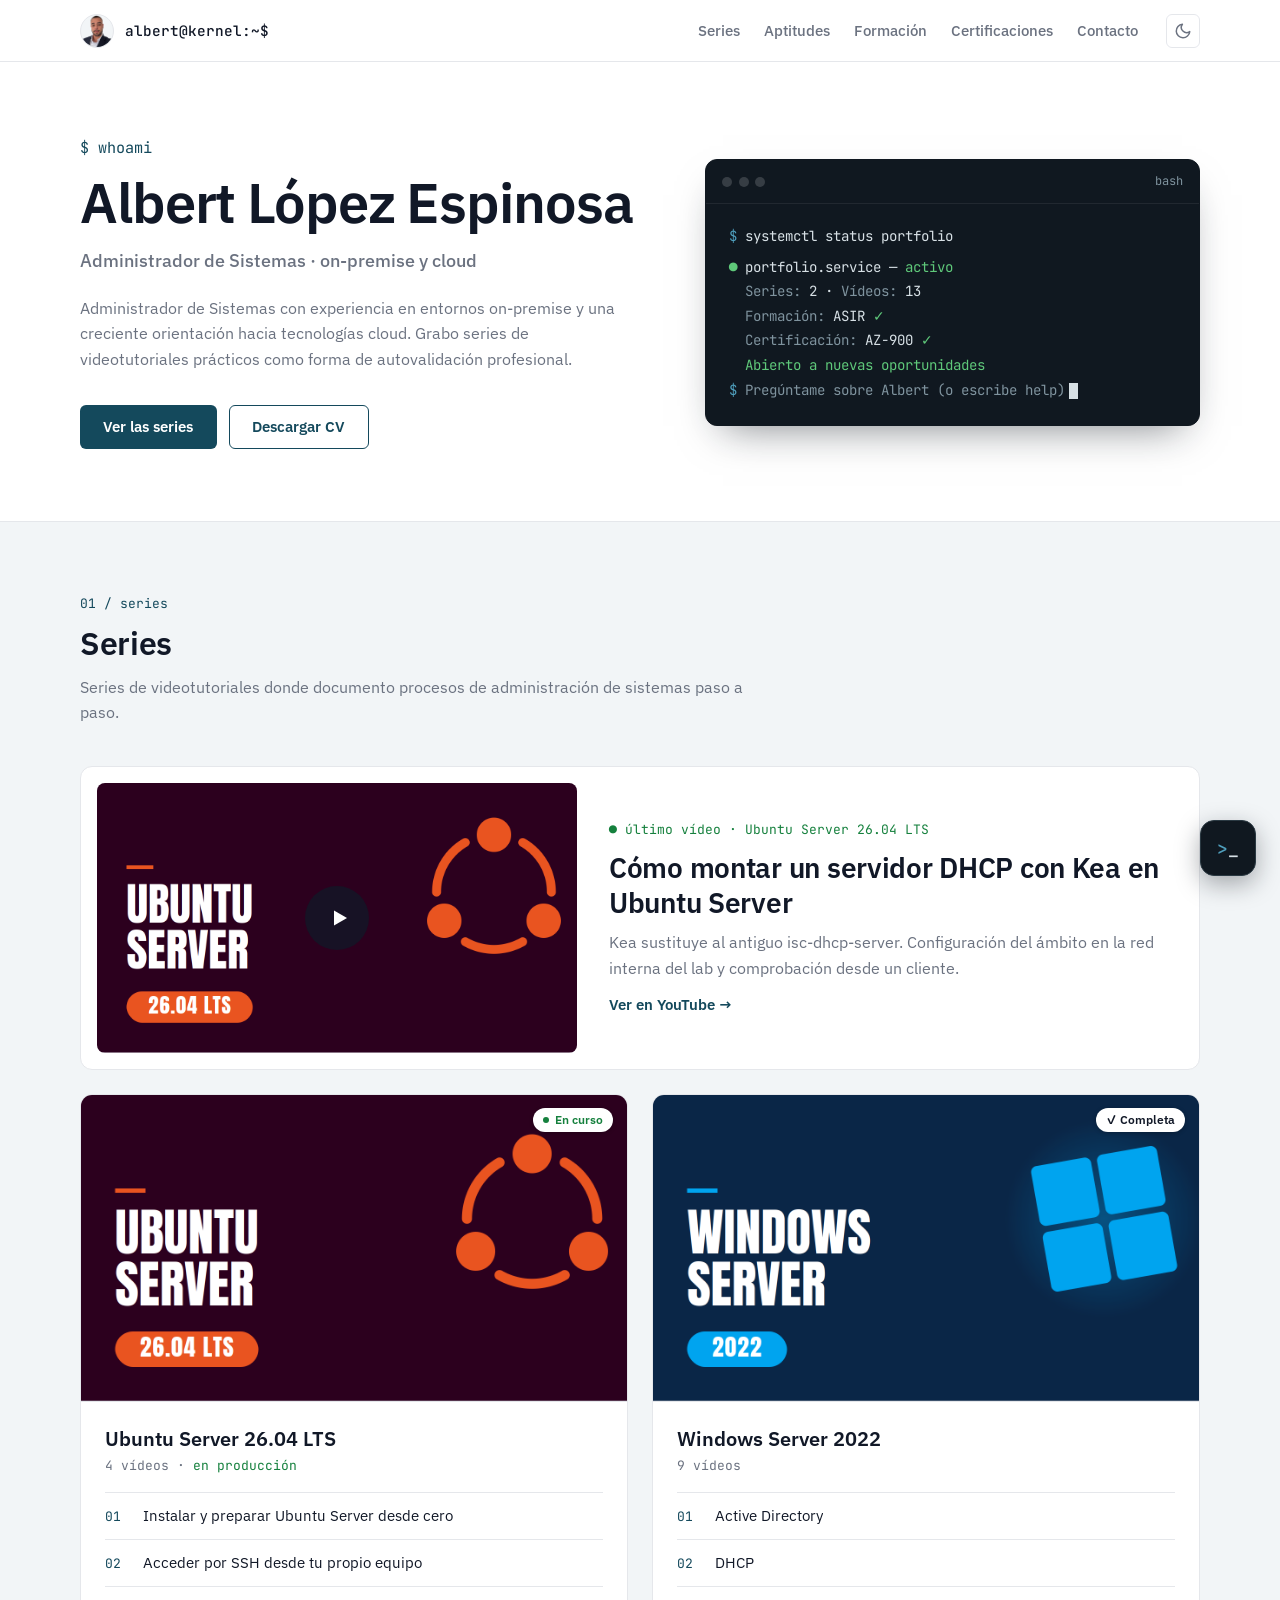
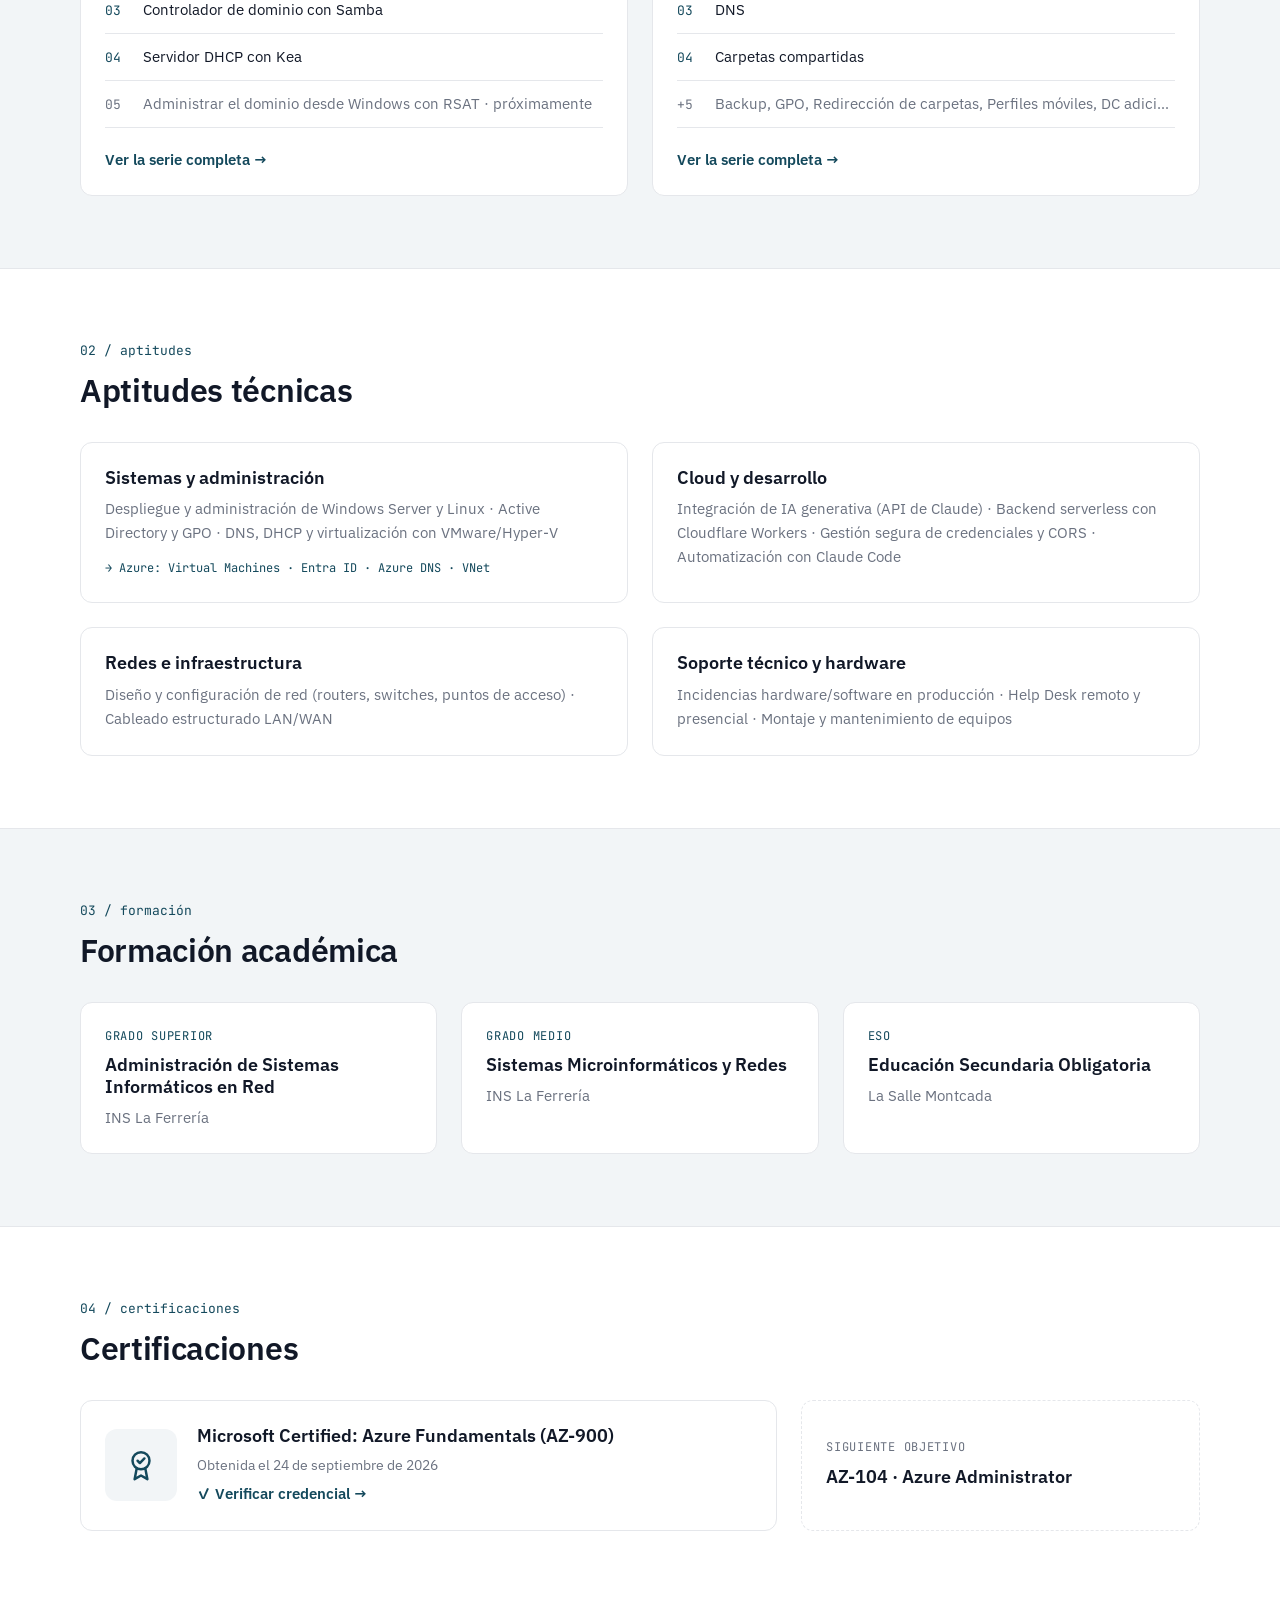
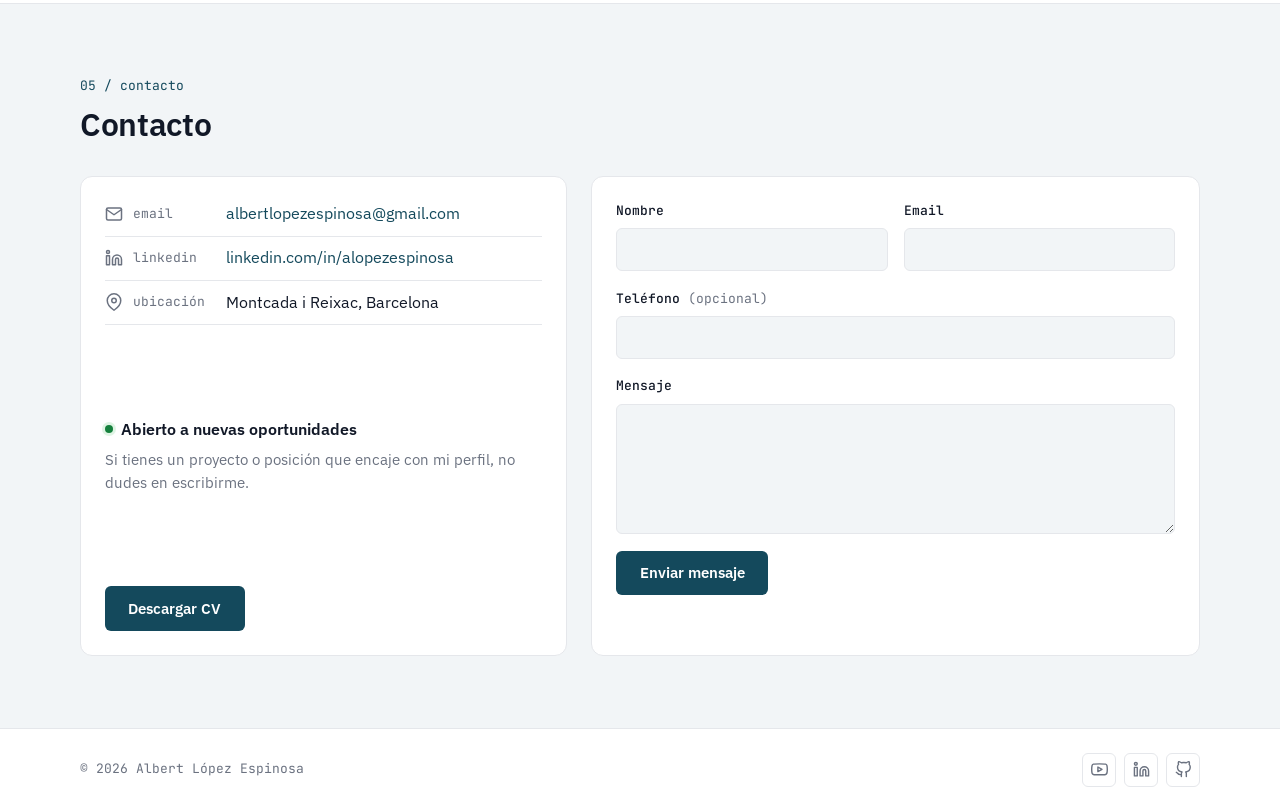
==== commit ac22e8c6: "Integra el chatbot en el terminal del hero y rediseña la burbuja como mini terminal" ====
--- a/index.html
+++ b/index.html
@@ -93,23 +93,37 @@
           </div>
         </div>
 
-        <!-- Bloque tipo terminal. "Series" y "Vídeos" los rellena js/series.js
-             a partir de js/series-data.js ([data-series-count] y [data-series-total]) -->
-        <div class="terminal">
+        <!-- Bloque tipo terminal: estado generado desde SERIES (js/series.js)
+             y, debajo, el chat con el asistente (js/chat-widget.js). -->
+        <div class="terminal" data-chat-vista="hero">
           <div class="terminal__barra" aria-hidden="true">
             <span class="terminal__punto"></span>
             <span class="terminal__punto"></span>
             <span class="terminal__punto"></span>
             <span class="terminal__nombre">bash</span>
           </div>
-          <div class="terminal__cuerpo">
-            <p class="terminal__linea terminal__comando"><span class="terminal__prompt">$</span> systemctl status portfolio</p>
-            <p class="terminal__linea"><span class="terminal__verde">●</span> portfolio.service — <span class="terminal__verde">activo</span></p>
-            <p class="terminal__linea terminal__sangria"><span class="terminal__suave">Series:</span> <span data-series-count>–</span> · <span class="terminal__suave">Vídeos:</span> <span data-series-total>–</span></p>
-            <p class="terminal__linea terminal__sangria"><span class="terminal__suave">Formación:</span> ASIR <span class="terminal__verde">✓</span></p>
-            <p class="terminal__linea terminal__sangria"><span class="terminal__suave">Certificación:</span> AZ-900 <span class="terminal__verde">✓</span></p>
-            <p class="terminal__linea terminal__sangria terminal__verde">Abierto a nuevas oportunidades</p>
-            <p class="terminal__linea"><span class="terminal__prompt">$</span> <span class="terminal__cursor" aria-hidden="true"></span></p>
+          <div class="terminal__cuerpo" data-chat-scroll>
+            <!-- Líneas de "systemctl status": las genera js/series.js desde
+                 SERIES (la misma función rellena también el mini terminal) -->
+            <div class="terminal__estado" data-terminal-estado></div>
+            <!-- Conversación con el asistente (la dibuja js/chat-widget.js).
+                 Es la misma conversación que la del mini terminal flotante. -->
+            <div class="chat-log" data-chat-log aria-live="polite"></div>
+            <!-- Pista bajo la última respuesta (no forma parte del historial) -->
+            <p class="chat-pista" data-chat-pista hidden># escribe clear para limpiar el terminal</p>
+
+            <!-- Prompt: un <input> real. El texto "Pregúntame sobre Albert" con
+                 el cursor es decorativo y se oculta al enfocar o escribir. -->
+            <form class="chat-prompt" data-chat-form>
+              <span class="terminal__prompt" aria-hidden="true">$</span>
+              <span class="chat-prompt__campo">
+                <input class="chat-prompt__input" data-chat-input type="text"
+                       aria-label="Pregúntame sobre Albert" maxlength="500"
+                       autocomplete="off" autocapitalize="off" spellcheck="false"
+                       enterkeyhint="send" placeholder=" ">
+                <span class="chat-prompt__sugerencia" aria-hidden="true">Pregúntame sobre Albert (o escribe help)<span class="terminal__cursor"></span></span>
+              </span>
+            </form>
           </div>
         </div>
 
@@ -391,41 +405,53 @@
   </footer>
 
   <!-- ======================= -->
-  <!-- WIDGET DE CHAT FLOTANTE -->
+  <!-- MINI TERMINAL FLOTANTE (asistente) -->
   <!-- ======================= -->
+  <!-- Comparte la conversación con el terminal del hero (js/chat-widget.js) -->
   <div class="chat-widget">
 
-    <!-- Burbuja que abre/cierra la ventana de chat -->
-    <button id="chat-widget-toggle" class="chat-widget__burbuja" type="button"
-            aria-label="Abrir chat" aria-expanded="false" aria-controls="chat-widget-ventana">
-      <svg class="chat-widget__icono chat-widget__icono--chat" viewBox="0 0 24 24" fill="none"
-           stroke="currentColor" stroke-width="2" stroke-linecap="round" stroke-linejoin="round">
-        <path d="M21 11.5a8.38 8.38 0 0 1-.9 3.8 8.5 8.5 0 0 1-7.6 4.7 8.38 8.38 0 0 1-3.8-.9L3 21l1.9-5.7a8.38 8.38 0 0 1-.9-3.8 8.5 8.5 0 0 1 4.7-7.6 8.38 8.38 0 0 1 3.8-.9h.5a8.48 8.48 0 0 1 8 8v.5z"/>
-      </svg>
-      <svg class="chat-widget__icono chat-widget__icono--cerrar" viewBox="0 0 24 24" fill="none"
-           stroke="currentColor" stroke-width="2" stroke-linecap="round" stroke-linejoin="round">
+    <button id="chat-widget-toggle" class="chat-widget__boton" type="button"
+            aria-label="Abrir el asistente" aria-expanded="false" aria-controls="chat-widget-panel">
+      <span class="chat-widget__icono-abrir" aria-hidden="true"><span class="chat-widget__mayor">&gt;</span>_</span>
+      <svg class="chat-widget__icono-cerrar" viewBox="0 0 24 24" fill="none" stroke="currentColor"
+           stroke-width="2" stroke-linecap="round" stroke-linejoin="round" aria-hidden="true">
         <line x1="18" y1="6" x2="6" y2="18"/>
         <line x1="6" y1="6" x2="18" y2="18"/>
       </svg>
     </button>
 
-    <!-- Ventana de chat: cabecera, historial de mensajes y formulario de envío -->
-    <div id="chat-widget-ventana" class="chat-widget__ventana" hidden>
-      <div class="chat-widget__cabecera">Pregúntame sobre Albert</div>
-
-      <div id="chat-widget-mensajes" class="chat-widget__mensajes" aria-live="polite"></div>
-
-      <form id="chat-widget-form" class="chat-widget__form">
-        <input id="chat-widget-input" class="chat-widget__input" type="text"
-               placeholder="Escribe tu pregunta..." autocomplete="off" aria-label="Escribe tu mensaje">
-        <button type="submit" class="chat-widget__enviar" aria-label="Enviar mensaje">
+    <div id="chat-widget-panel" class="chat-widget__panel" data-chat-vista="burbuja"
+         role="dialog" aria-label="Asistente de Albert" hidden>
+      <div class="chat-widget__cabecera">
+        <span class="terminal__punto" aria-hidden="true"></span>
+        <span class="terminal__punto" aria-hidden="true"></span>
+        <span class="terminal__punto" aria-hidden="true"></span>
+        <span class="chat-widget__titulo">albert@kernel:~</span>
+        <button class="chat-widget__cerrar" type="button" aria-label="Cerrar el asistente">
           <svg viewBox="0 0 24 24" fill="none" stroke="currentColor" stroke-width="2"
-               stroke-linecap="round" stroke-linejoin="round">
-            <line x1="22" y1="2" x2="11" y2="13"/>
-            <polygon points="22 2 15 22 11 13 2 9 22 2"/>
+               stroke-linecap="round" stroke-linejoin="round" aria-hidden="true">
+            <line x1="18" y1="6" x2="6" y2="18"/>
+            <line x1="6" y1="6" x2="18" y2="18"/>
           </svg>
         </button>
-      </form>
+      </div>
+
+      <div class="chat-widget__cuerpo" data-chat-scroll>
+        <!-- Mismas líneas de estado que el hero (js/series.js) -->
+        <div class="terminal__estado" data-terminal-estado></div>
+        <div class="chat-log" data-chat-log aria-live="polite"></div>
+        <p class="chat-pista" data-chat-pista hidden># escribe clear para limpiar el terminal</p>
+        <form class="chat-prompt" data-chat-form>
+          <span class="terminal__prompt" aria-hidden="true">$</span>
+          <span class="chat-prompt__campo">
+            <input class="chat-prompt__input" data-chat-input type="text"
+                   aria-label="Escribe tu pregunta" maxlength="500"
+                   autocomplete="off" autocapitalize="off" spellcheck="false"
+                   enterkeyhint="send" placeholder=" ">
+            <span class="chat-prompt__sugerencia" aria-hidden="true">Pregúntame sobre Albert (o escribe help)<span class="terminal__cursor"></span></span>
+          </span>
+        </form>
+      </div>
     </div>
 
   </div>
@@ -436,7 +462,7 @@
   <script src="js/series-data.js"></script>
   <script src="js/series.js"></script>
   <script src="js/contact-form.js"></script>
-  <!-- Widget de chat flotante conectado al backend en Cloudflare Workers -->
+  <!-- Asistente (terminal del hero + mini terminal flotante), backend en Cloudflare Workers -->
   <script src="js/chat-widget.js"></script>
 </body>
 </html>
--- a/css/styles.css
+++ b/css/styles.css
@@ -466,9 +466,18 @@
   color: var(--terminal-suave);
 }
 
+/* Altura máxima = la altura original del bloque: 7 líneas de 24,64px
+   (comando, 5 de estado y el prompt) + padding = 220px. js/chat-widget.js
+   la afina con --chat-alto-fijo si alguna línea se parte en dos
+   (pantallas estrechas), para que el estado se vea siempre entero sin
+   scroll. Cuando la conversación crece, hace scroll por dentro y se
+   mantiene siempre abajo del todo. */
 .terminal__cuerpo {
+  --alto-linea: calc(0.88rem * 1.75);
+  max-height: var(--chat-alto-fijo, 221px);
+  overflow-y: auto;
   padding: 1.25rem 1.4rem 1.4rem;
-  overflow-x: auto;
+  cursor: text;
 }
 
 .terminal__linea {
@@ -1341,9 +1350,137 @@
 }
 
 /* =========================================================
-   WIDGET DE CHAT FLOTANTE
-   Burbuja fija abajo a la derecha que abre una ventana de chat
-   conectada al backend en Cloudflare Workers (ver js/chat-widget.js).
+   ASISTENTE: conversación dentro de los terminales
+   Lo comparten el terminal del hero y el mini terminal flotante
+   (ver js/chat-widget.js). Ambos son oscuros en los dos temas.
+   ========================================================= */
+.chat-log__linea {
+  white-space: pre-wrap;
+  overflow-wrap: anywhere;
+}
+
+/* Pregunta: "$ texto" en el color de texto claro, con aire arriba */
+.chat-log__linea--pregunta {
+  margin-top: 0.6rem;
+  color: var(--terminal-texto);
+}
+
+.chat-log__linea--respuesta {
+  color: #c8d3d8;
+}
+
+.chat-log__linea--info,
+.chat-log__linea--procesando {
+  color: var(--terminal-suave);
+}
+
+.chat-log__linea--error {
+  color: #f87171;
+}
+
+/* Línea del prompt: "$" + <input> real. El anillo de 2px aparece con
+   :focus-within (también al llegar con Tab). box-shadow no ocupa sitio,
+   así que la línea mide lo mismo con y sin foco. */
+.chat-prompt {
+  display: flex;
+  align-items: flex-start;
+  gap: 1ch;
+  margin-inline: -0.4rem;
+  padding-inline: 0.4rem;
+  border-radius: 4px;
+}
+
+/* Pista "# escribe clear..." justo encima del prompt. La muestra/oculta
+   js/chat-widget.js con el atributo hidden; no forma parte del historial */
+.chat-pista {
+  color: var(--terminal-suave);
+}
+
+/* Separación solo cuando ya hay conversación encima: la pista (si se ve)
+   o el prompt se separan de la conversación; el prompt va pegado a la pista */
+.chat-log:not(:empty) ~ .chat-pista,
+.chat-log:not(:empty) ~ .chat-prompt {
+  margin-top: 0.6rem;
+}
+
+.chat-pista:not([hidden]) + .chat-prompt {
+  margin-top: 0;
+}
+
+.chat-prompt:focus-within {
+  box-shadow: 0 0 0 2px var(--terminal-acento);
+}
+
+/* Input y sugerencia ocupan la misma celda de grid, uno encima del otro:
+   la línea mide lo que mida el más alto de los dos */
+.chat-prompt__campo {
+  display: grid;
+  flex: 1;
+  min-width: 0;
+}
+
+.chat-prompt__campo > * {
+  grid-area: 1 / 1;
+}
+
+/* 16px: con menos, Safari en iPhone hace zoom al enfocar el campo */
+.chat-prompt__input {
+  display: block;
+  width: 100%;
+  /* Exactamente una línea del terminal, aunque el input use 16px */
+  height: var(--alto-linea);
+  padding: 0;
+  border: none;
+  outline: none;
+  background: transparent;
+  color: var(--terminal-texto);
+  caret-color: var(--terminal-acento);
+  font-family: var(--fuente-mono);
+  font-size: 16px;
+}
+
+/* Texto de sugerencia + cursor de bloque, encima del input vacío y sin
+   foco. placeholder=" " en el HTML permite usar :placeholder-shown para
+   saber si está vacío. pointer-events: none deja pasar los clics. */
+.chat-prompt__sugerencia {
+  color: var(--terminal-suave);
+  pointer-events: none;
+}
+
+.chat-prompt__sugerencia .terminal__cursor {
+  margin-left: 0.6ch;
+}
+
+/* visibility (no display:none) para que la línea no cambie de alto al
+   enfocar si en pantallas estrechas la sugerencia ocupa dos líneas */
+.chat-prompt__input:focus + .chat-prompt__sugerencia,
+.chat-prompt__input:not(:placeholder-shown) + .chat-prompt__sugerencia {
+  visibility: hidden;
+}
+
+/* Solo en la burbuja: como se enfoca al abrirse, la sugerencia se ve
+   mientras el input esté vacío aunque tenga el foco, y desaparece al
+   empezar a escribir. Mientras se ve, el cursor nativo se oculta para
+   que solo quede el cursor de bloque animado. */
+.chat-widget__cuerpo .chat-prompt__input:placeholder-shown + .chat-prompt__sugerencia {
+  visibility: visible;
+}
+
+.chat-widget__cuerpo .chat-prompt__input:placeholder-shown {
+  caret-color: transparent;
+}
+
+/* Scrollbar discreta dentro de los terminales */
+.terminal__cuerpo,
+.chat-widget__cuerpo {
+  scrollbar-width: thin;
+  scrollbar-color: rgba(255, 255, 255, 0.18) transparent;
+}
+
+/* =========================================================
+   MINI TERMINAL FLOTANTE
+   Botón ">_" fijo abajo a la derecha que abre un panel de terminal
+   con la misma conversación que el hero.
    ========================================================= */
 .chat-widget {
   position: fixed;
@@ -1352,223 +1489,137 @@
   z-index: 200;
 }
 
-.chat-widget__burbuja {
-  width: 54px;
-  height: 54px;
-  border: none;
-  border-radius: 50%;
-  background-color: var(--color-boton-fondo);
-  color: var(--color-boton-texto);
+.chat-widget__boton {
+  width: 56px;
+  height: 56px;
   display: flex;
   align-items: center;
   justify-content: center;
+  border: 1px solid #2a3942;
+  border-radius: 14px;
+  background-color: var(--terminal-fondo);
+  color: var(--terminal-texto);
+  font-family: var(--fuente-mono);
+  font-size: 18px;
+  font-weight: 500;
   cursor: pointer;
-  box-shadow: 0 6px 18px rgba(16, 24, 32, 0.3);
-  transition: transform 0.2s ease, background-color 0.3s ease;
-}
-
-.chat-widget__burbuja:hover {
-  background-color: var(--color-boton-fondo-hover);
-  transform: scale(1.05);
-}
-
-.chat-widget__icono {
-  width: 24px;
-  height: 24px;
-}
-
-/* Cerrado: icono de chat; abierto: icono de cerrar. El JS solo
-   añade/quita "chat-widget--abierto", el CSS decide qué se ve. */
-.chat-widget__icono--cerrar {
+  box-shadow: 0 8px 24px rgba(16, 24, 32, 0.35);
+  transition: transform 0.2s ease, border-color 0.2s ease;
+}
+
+.chat-widget__boton:hover {
+  border-color: var(--terminal-acento);
+  transform: translateY(-2px);
+}
+
+.chat-widget__boton:focus-visible {
+  outline: 2px solid var(--terminal-acento);
+  outline-offset: 2px;
+}
+
+.chat-widget__mayor {
+  color: var(--terminal-acento);
+}
+
+.chat-widget__icono-cerrar {
   display: none;
-}
-
-.chat-widget--abierto .chat-widget__icono--chat {
+  width: 22px;
+  height: 22px;
+}
+
+/* El JS solo pone/quita "chat-widget--abierto": el CSS decide el icono */
+.chat-widget--abierto .chat-widget__icono-abrir {
   display: none;
 }
 
-.chat-widget--abierto .chat-widget__icono--cerrar {
+.chat-widget--abierto .chat-widget__icono-cerrar {
   display: block;
 }
 
-.chat-widget__ventana {
+.chat-widget__panel {
   position: absolute;
   right: 0;
-  bottom: calc(54px + 1rem);
-  width: 350px;
-  max-width: calc(100vw - 2rem);
-  height: 470px;
-  max-height: calc(100vh - 8rem);
-  background-color: var(--color-fondo);
-  border: 1px solid var(--color-borde);
-  border-radius: var(--radio-tarjeta);
-  box-shadow: 0 14px 40px rgba(16, 24, 32, 0.28);
-  /* Oculta por defecto; la muestra la clase chat-widget--abierto */
-  display: none;
+  bottom: calc(56px + 12px);
+  width: 380px;
+  display: flex;
   flex-direction: column;
-  overflow: hidden;
-  transition: background-color 0.3s ease, border-color 0.3s ease;
-}
-
-.chat-widget--abierto .chat-widget__ventana {
-  display: flex;
-}
-
-/* Cabecera con aspecto de barra de terminal */
-.chat-widget__cabecera {
-  padding: 0.85rem 1.1rem;
   background-color: var(--terminal-fondo);
-  border-bottom: 1px solid var(--terminal-borde);
+  border: 1px solid #2a3942;
+  border-radius: 12px;
+  box-shadow: 0 18px 48px rgba(0, 0, 0, 0.4);
   color: var(--terminal-texto);
   font-family: var(--fuente-mono);
-  font-size: 0.85rem;
-  font-weight: 500;
-}
-
-.chat-widget__cabecera::before {
-  content: "$ ";
-  color: var(--terminal-acento);
-}
-
-.chat-widget__mensajes {
-  flex: 1;
-  padding: 1rem;
-  overflow-y: auto;
-  display: flex;
-  flex-direction: column;
-  gap: 0.6rem;
-}
-
-.chat-widget__mensaje {
-  max-width: 82%;
-  padding: 0.55rem 0.85rem;
-  border-radius: 10px;
-  font-size: 0.9rem;
-  line-height: 1.45;
-  white-space: pre-wrap;
-  word-wrap: break-word;
-}
-
-.chat-widget__mensaje--asistente {
-  align-self: flex-start;
-  background-color: var(--color-fondo-alterno);
-  border: 1px solid var(--color-borde);
-  color: var(--color-texto);
-  border-bottom-left-radius: 3px;
-}
-
-.chat-widget__mensaje--usuario {
-  align-self: flex-end;
-  background-color: var(--color-boton-fondo);
-  color: var(--color-boton-texto);
-  border-bottom-right-radius: 3px;
-}
-
-/* Error del backend: mensaje amigable dentro del chat */
-.chat-widget__mensaje--error {
-  align-self: flex-start;
-  background-color: rgba(220, 53, 69, 0.08);
-  color: var(--color-error);
-  border: 1px solid rgba(220, 53, 69, 0.3);
-}
-
-/* Indicador "escribiendo..." con 3 puntos animados */
-.chat-widget__puntos {
-  display: inline-flex;
-  gap: 0.25rem;
-  align-items: center;
-}
-
-.chat-widget__punto {
-  width: 6px;
-  height: 6px;
-  border-radius: 50%;
-  background-color: var(--color-texto-suave);
-  animation: chat-widget-parpadeo 1.4s infinite ease-in-out both;
-}
-
-.chat-widget__punto:nth-child(2) {
-  animation-delay: 0.2s;
-}
-
-.chat-widget__punto:nth-child(3) {
-  animation-delay: 0.4s;
-}
-
-@keyframes chat-widget-parpadeo {
-  0%, 80%, 100% {
-    opacity: 0.3;
-    transform: scale(0.8);
-  }
-  40% {
-    opacity: 1;
-    transform: scale(1);
-  }
-}
-
-.chat-widget__form {
-  display: flex;
-  gap: 0.5rem;
-  padding: 0.75rem;
-  border-top: 1px solid var(--color-borde);
-}
-
-.chat-widget__input {
-  flex: 1;
-  min-width: 0;
-  padding: 0.6rem 0.85rem;
-  border: 1px solid var(--color-borde);
-  border-radius: var(--radio-boton);
-  background-color: var(--color-fondo-alterno);
-  color: var(--color-texto);
-  font-family: inherit;
-  font-size: 0.9rem;
-}
-
-.chat-widget__input:focus {
-  outline: none;
-  border-color: var(--color-acento);
-}
-
-.chat-widget__enviar {
-  width: 38px;
-  height: 38px;
-  flex-shrink: 0;
+  font-size: 13px;
+  line-height: 1.7;
+  overflow: hidden;
+}
+
+.chat-widget__cabecera {
+  display: flex;
+  align-items: center;
+  gap: 0.4rem;
+  padding: 0.55rem 0.6rem 0.55rem 0.9rem;
+  border-bottom: 1px solid rgba(255, 255, 255, 0.07);
+}
+
+.chat-widget__titulo {
+  margin-left: 0.5rem;
+  color: var(--terminal-suave);
+  font-size: 12px;
+}
+
+.chat-widget__cerrar {
+  margin-left: auto;
+  width: 28px;
+  height: 28px;
+  display: flex;
+  align-items: center;
+  justify-content: center;
+  padding: 0;
   border: none;
   border-radius: var(--radio-boton);
-  background-color: var(--color-boton-fondo);
-  color: var(--color-boton-texto);
-  display: flex;
-  align-items: center;
-  justify-content: center;
+  background: none;
+  color: var(--terminal-suave);
   cursor: pointer;
-  transition: opacity 0.2s ease, background-color 0.2s ease;
-}
-
-.chat-widget__enviar:hover {
-  background-color: var(--color-boton-fondo-hover);
-}
-
-.chat-widget__enviar svg {
-  width: 17px;
-  height: 17px;
-}
-
-.chat-widget__enviar:disabled {
-  opacity: 0.5;
-  cursor: default;
-}
-
-/* En móvil la ventana ocupa casi toda la pantalla */
+}
+
+.chat-widget__cerrar:hover {
+  color: var(--terminal-texto);
+  background-color: rgba(255, 255, 255, 0.06);
+}
+
+.chat-widget__cerrar:focus-visible {
+  outline: 2px solid var(--terminal-acento);
+}
+
+.chat-widget__cerrar svg {
+  width: 16px;
+  height: 16px;
+}
+
+.chat-widget__cuerpo {
+  --alto-linea: calc(13px * 1.7);
+  height: 300px;
+  overflow-y: auto;
+  padding: 0.9rem 1rem 1rem;
+}
+
+/* En móvil, el panel ocupa todo el ancho menos 16px a cada lado */
 @media (max-width: 480px) {
   .chat-widget {
-    right: 1rem;
-    bottom: 1rem;
-  }
-
-  .chat-widget__ventana {
-    width: calc(100vw - 2rem);
-    height: calc(100vh - 7rem);
-    bottom: calc(54px + 0.75rem);
-  }
-}
+    right: 16px;
+    bottom: 16px;
+  }
+
+  .chat-widget__panel {
+    position: fixed;
+    left: 16px;
+    right: 16px;
+    bottom: calc(16px + 56px + 12px);
+    width: auto;
+  }
+
+  .chat-widget__cuerpo {
+    height: min(300px, 100vh - 12rem);
+  }
+}
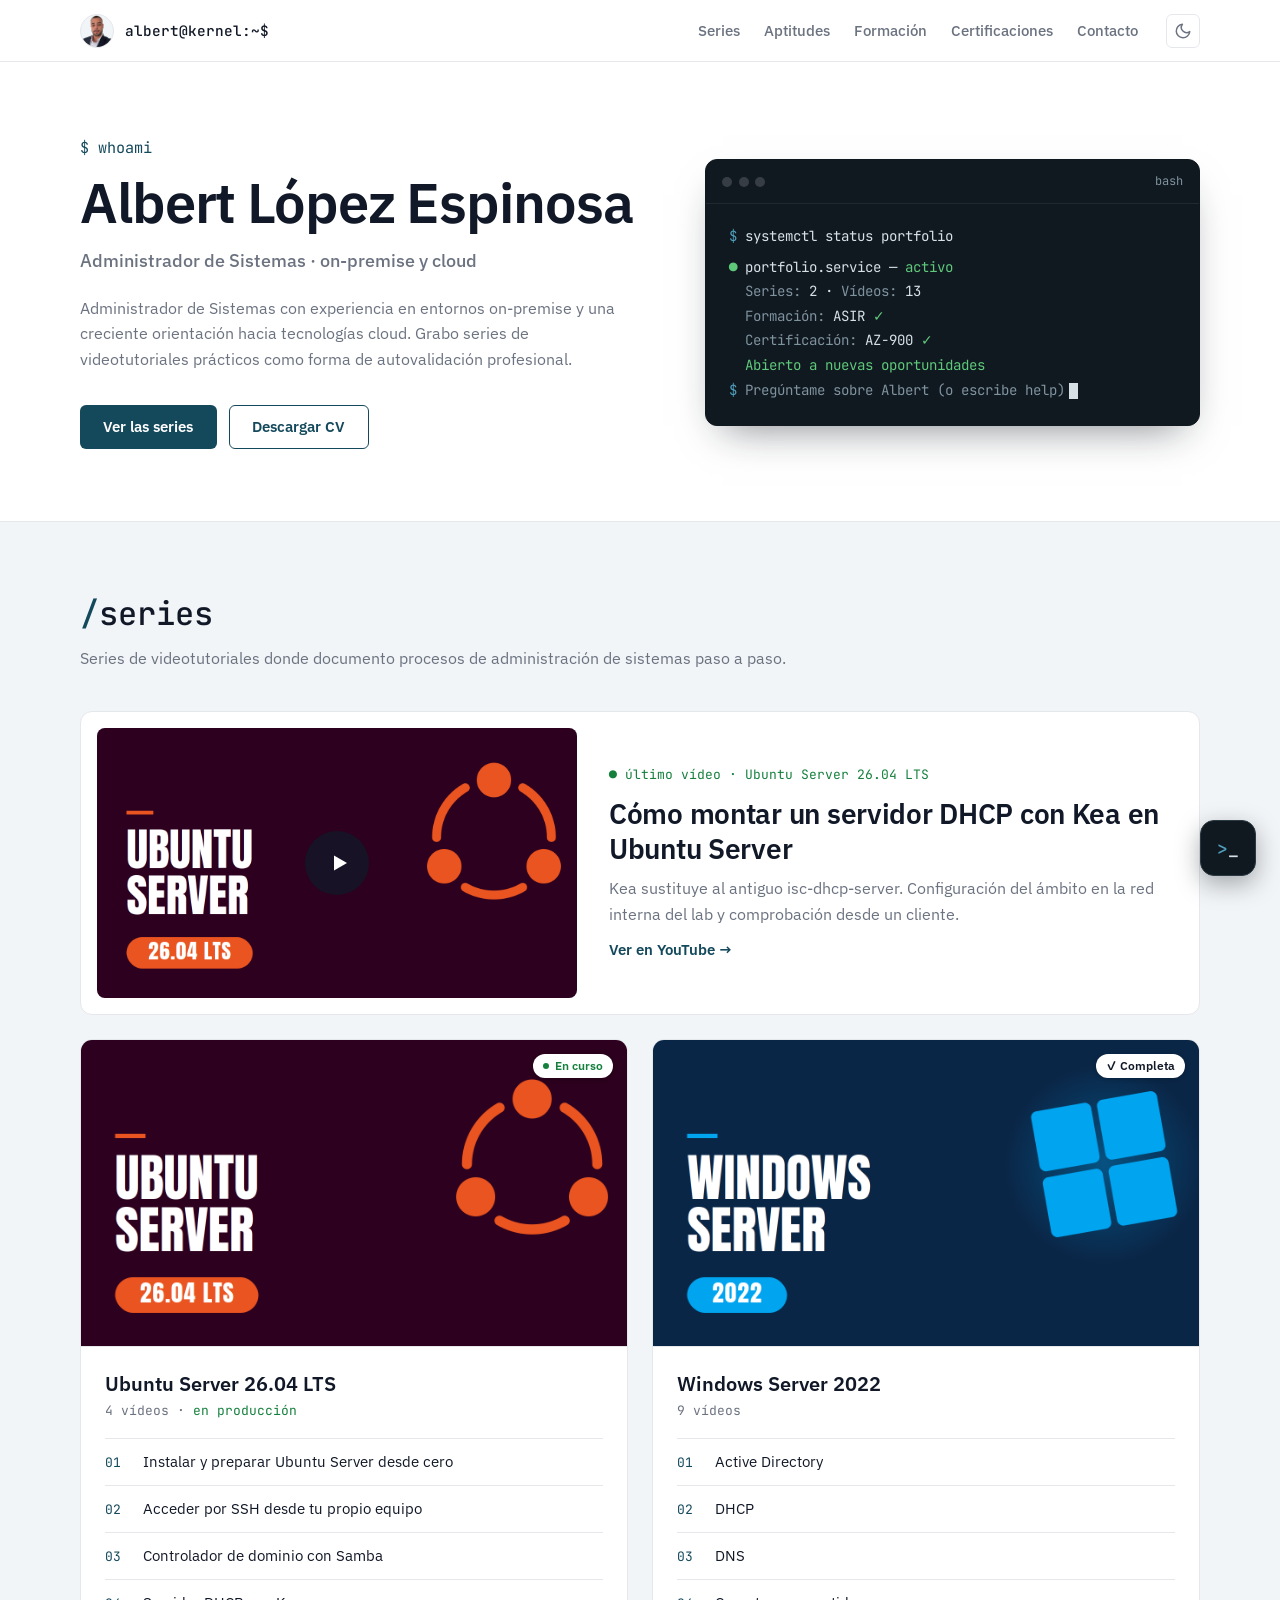
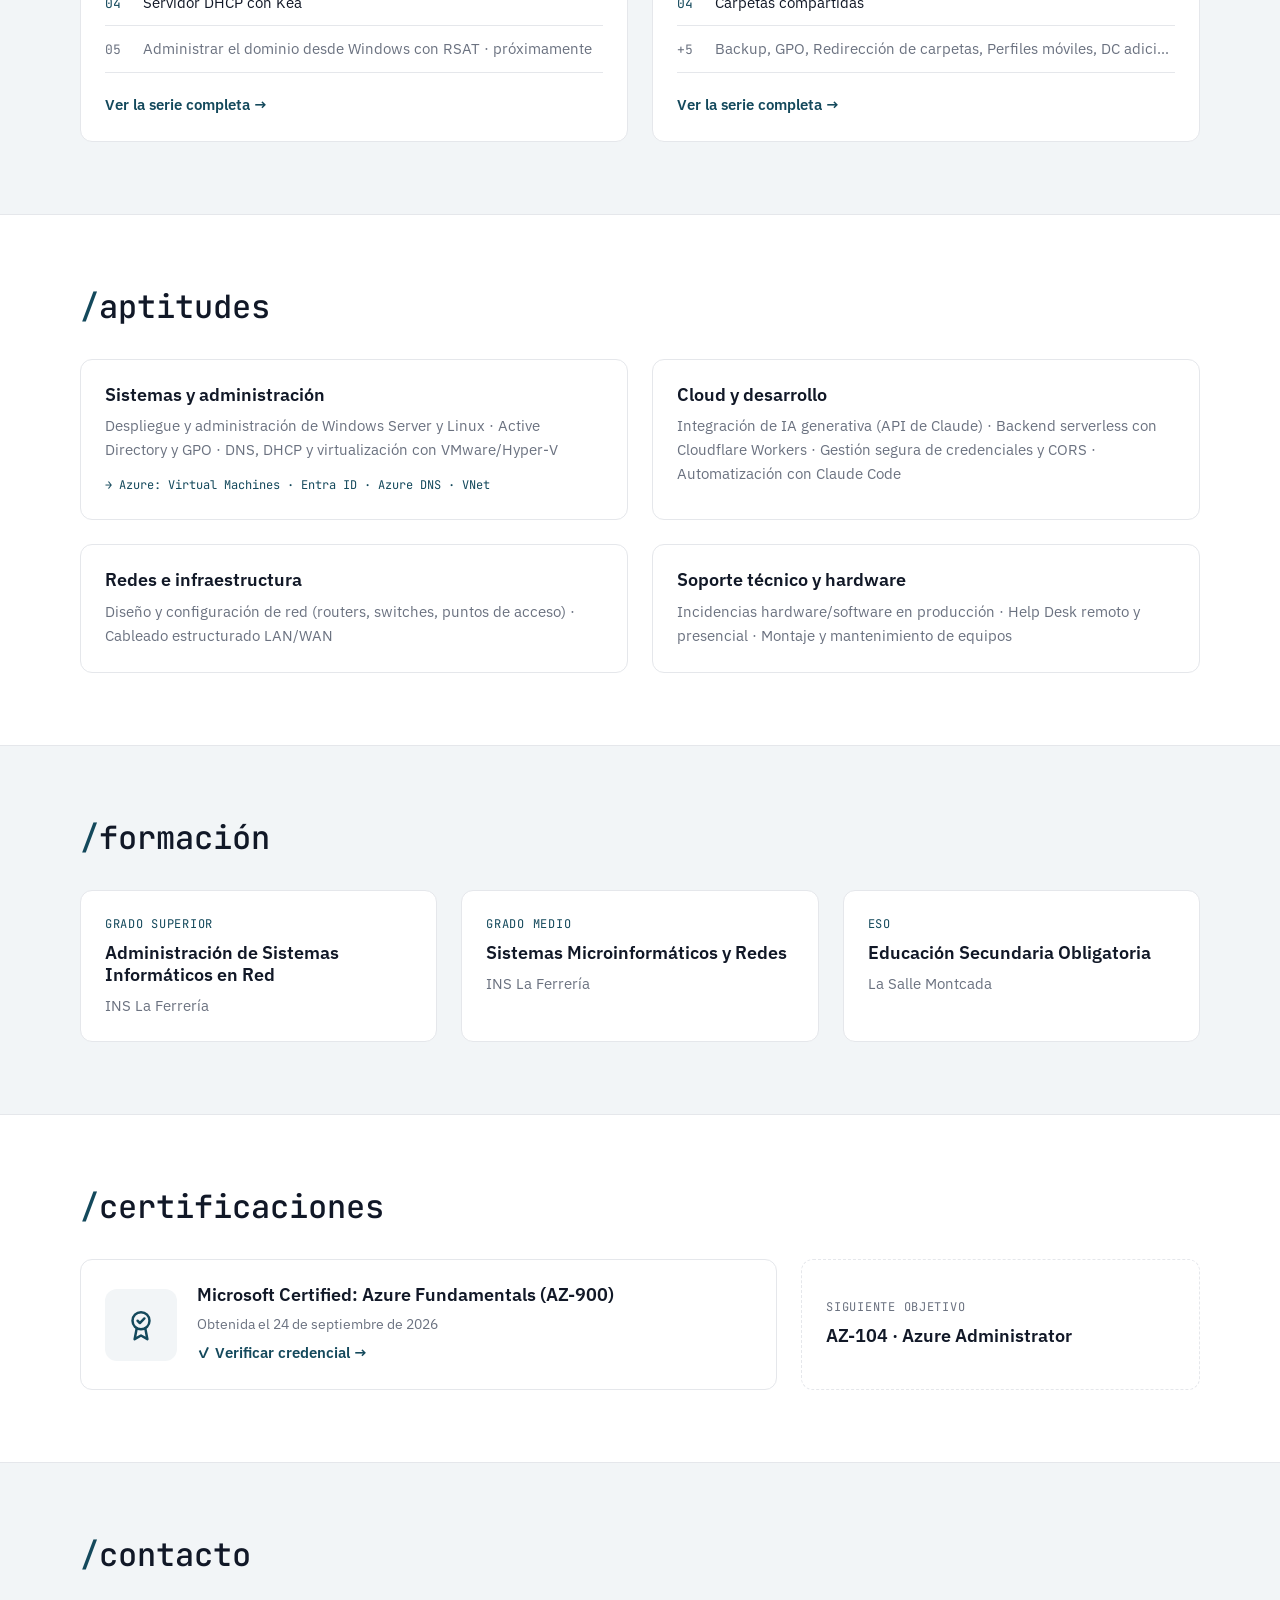
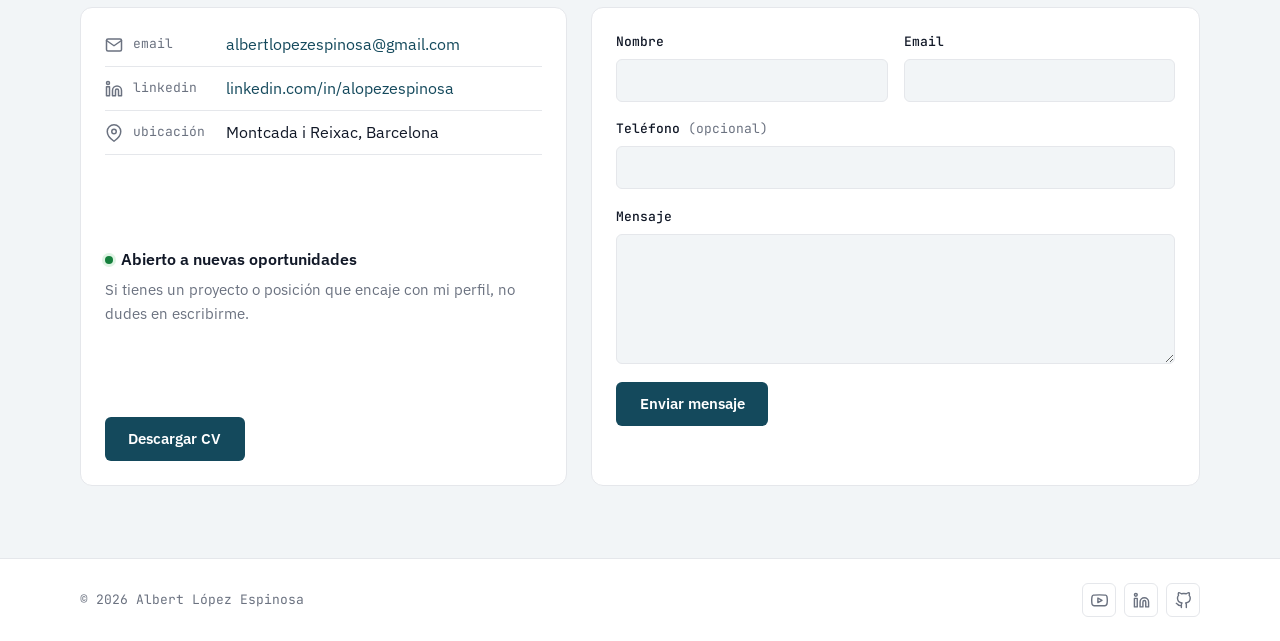
==== commit 779f95a3: "Miniatura de YouTube en último vídeo, intro de Series en una línea y títulos de sección como ruta" ====
--- a/index.html
+++ b/index.html
@@ -136,8 +136,7 @@
     <section id="series" class="section section--alterno">
       <div class="contenedor">
         <div class="series__cabecera">
-          <p class="section__etiqueta">01 / series</p>
-          <h2 class="section__titulo">Series</h2>
+          <h2 class="section__titulo" aria-label="Series"><span class="section__titulo-ruta">/</span>series</h2>
           <p class="section__texto">
             Series de videotutoriales donde documento procesos de administración de sistemas
             paso a paso.
@@ -157,8 +156,7 @@
     <!-- ======================= -->
     <section id="aptitudes" class="section">
       <div class="contenedor">
-        <p class="section__etiqueta">02 / aptitudes</p>
-        <h2 class="section__titulo">Aptitudes técnicas</h2>
+        <h2 class="section__titulo" aria-label="Aptitudes técnicas"><span class="section__titulo-ruta">/</span>aptitudes</h2>
 
         <div class="aptitudes__grid">
 
@@ -204,8 +202,7 @@
     <!-- ======================= -->
     <section id="formacion" class="section section--alterno">
       <div class="contenedor">
-        <p class="section__etiqueta">03 / formación</p>
-        <h2 class="section__titulo">Formación académica</h2>
+        <h2 class="section__titulo" aria-label="Formación académica"><span class="section__titulo-ruta">/</span>formación</h2>
 
         <div class="formacion__grid">
 
@@ -236,8 +233,7 @@
     <!-- ======================= -->
     <section id="certificaciones" class="section">
       <div class="contenedor">
-        <p class="section__etiqueta">04 / certificaciones</p>
-        <h2 class="section__titulo">Certificaciones</h2>
+        <h2 class="section__titulo" aria-label="Certificaciones"><span class="section__titulo-ruta">/</span>certificaciones</h2>
 
         <div class="certificaciones__grid">
 
@@ -280,8 +276,7 @@
     <!-- ======================= -->
     <section id="contacto" class="section section--alterno">
       <div class="contenedor">
-        <p class="section__etiqueta">05 / contacto</p>
-        <h2 class="section__titulo">Contacto</h2>
+        <h2 class="section__titulo" aria-label="Contacto"><span class="section__titulo-ruta">/</span>contacto</h2>
 
         <div class="contacto__grid">
           <div class="tarjeta contacto__info">
--- a/css/styles.css
+++ b/css/styles.css
@@ -335,7 +335,7 @@
 /* =========================================================
    ETIQUETAS MONO REUTILIZABLES
    ========================================================= */
-/* "01 / series", "02 / aptitudes"... encima del título de sección */
+/* "serie / ubuntu-server-26-04"... encima del título de las páginas de series/ */
 .section__etiqueta {
   font-family: var(--fuente-mono);
   font-size: 13px;
@@ -550,15 +550,24 @@
   transition: background-color 0.3s ease, border-color 0.3s ease;
 }
 
+/* Título de sección con forma de ruta: "~/series". El h2 lleva un
+   aria-label con el nombre legible para los lectores de pantalla.
+   Peso 500: la monoespaciada se ve más pesada que IBM Plex Sans. */
 .section__titulo {
+  font-family: var(--fuente-mono);
   font-size: 2rem;
-  letter-spacing: -0.01em;
+  font-weight: 500;
+  color: var(--color-texto);
   margin-bottom: 0.75rem;
 }
 
+/* "~/" en el color de acento */
+.section__titulo-ruta {
+  color: var(--color-acento);
+}
+
 .section__texto {
   color: var(--color-texto-suave);
-  max-width: 680px;
 }
 
 @media (max-width: 600px) {
@@ -737,6 +746,15 @@
   height: 102%;
   object-fit: cover;
   transform: translateY(-2%);
+}
+
+/* Miniatura de YouTube en "Último vídeo": no tiene la franja de las
+   carátulas, así que se anula el ajuste anterior. cover mantiene el
+   16:9 y recorta las franjas negras de hqdefault (4:3). Si se cae a la
+   carátula, series.js quita la clase y vuelve a aplicarse el ajuste. */
+.destacado__miniatura img.destacado__img--youtube {
+  height: 100%;
+  transform: none;
 }
 
 .serie-card__contenido {
